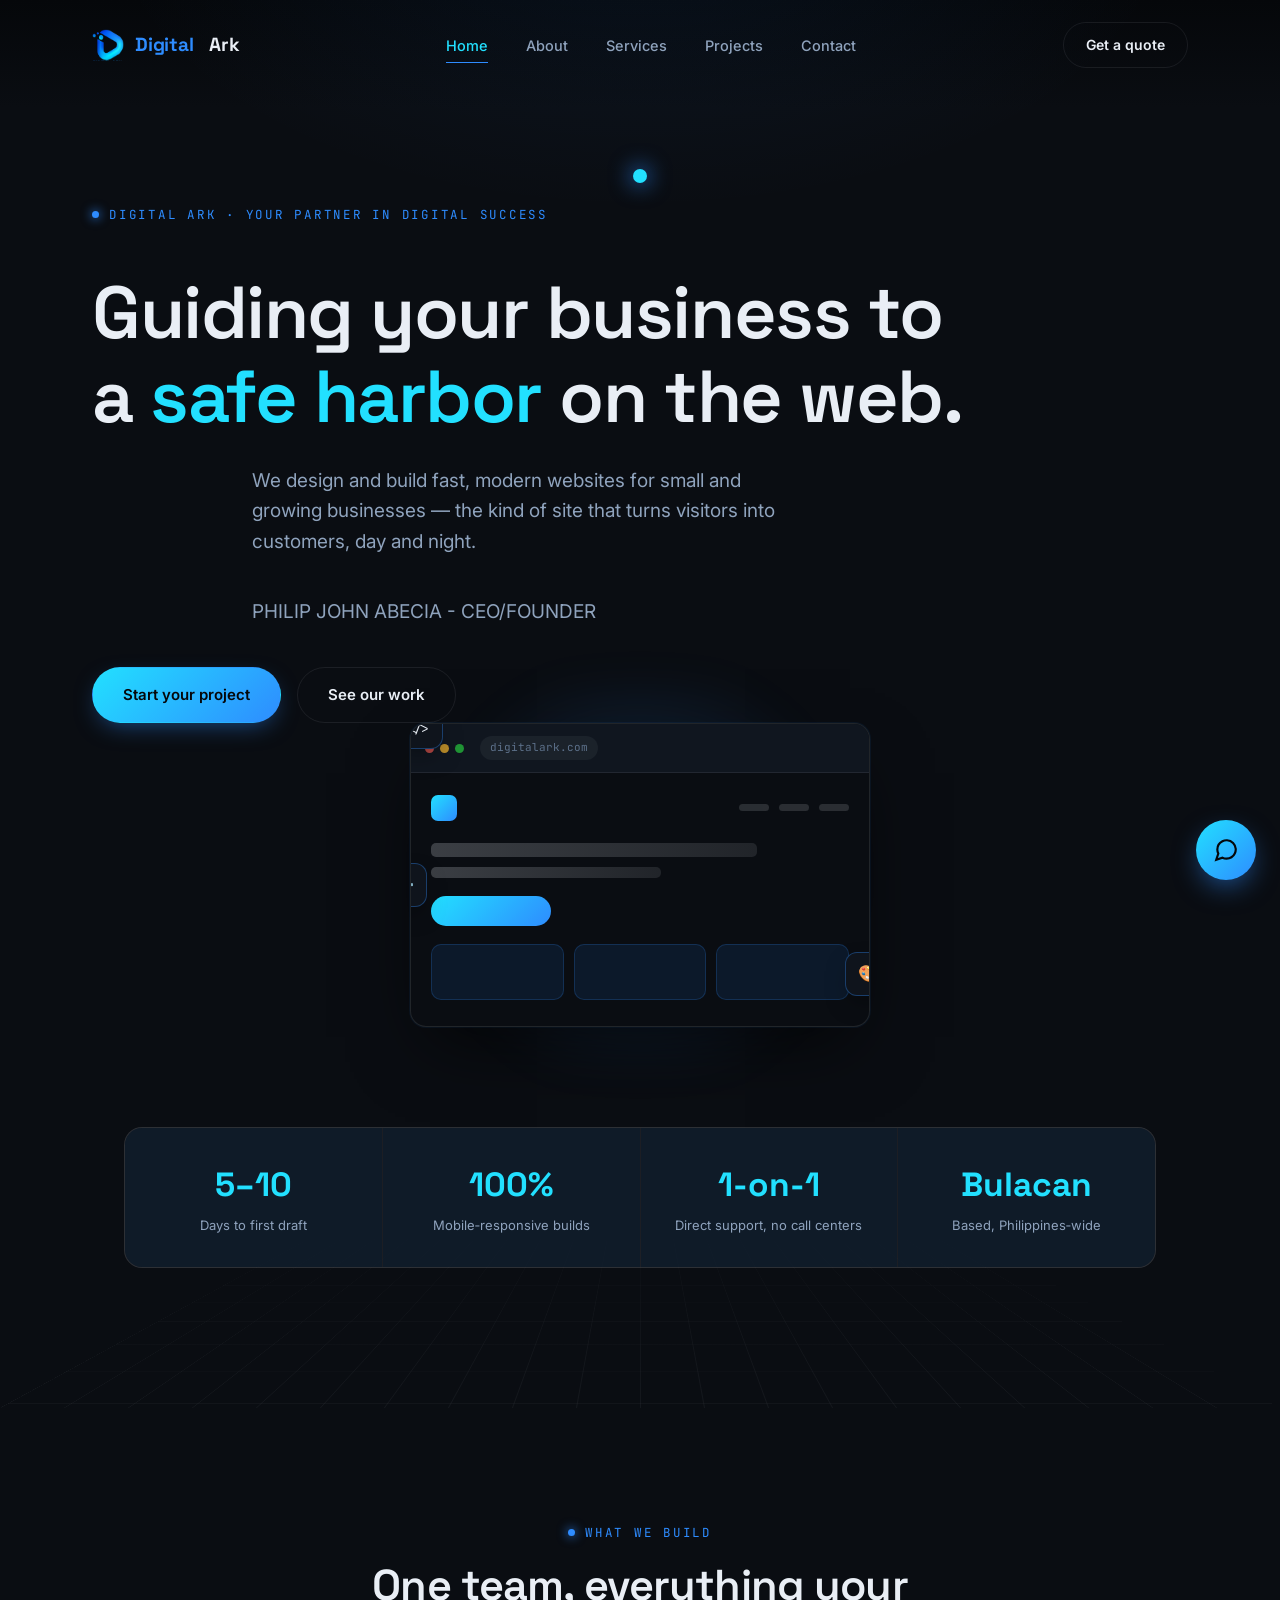
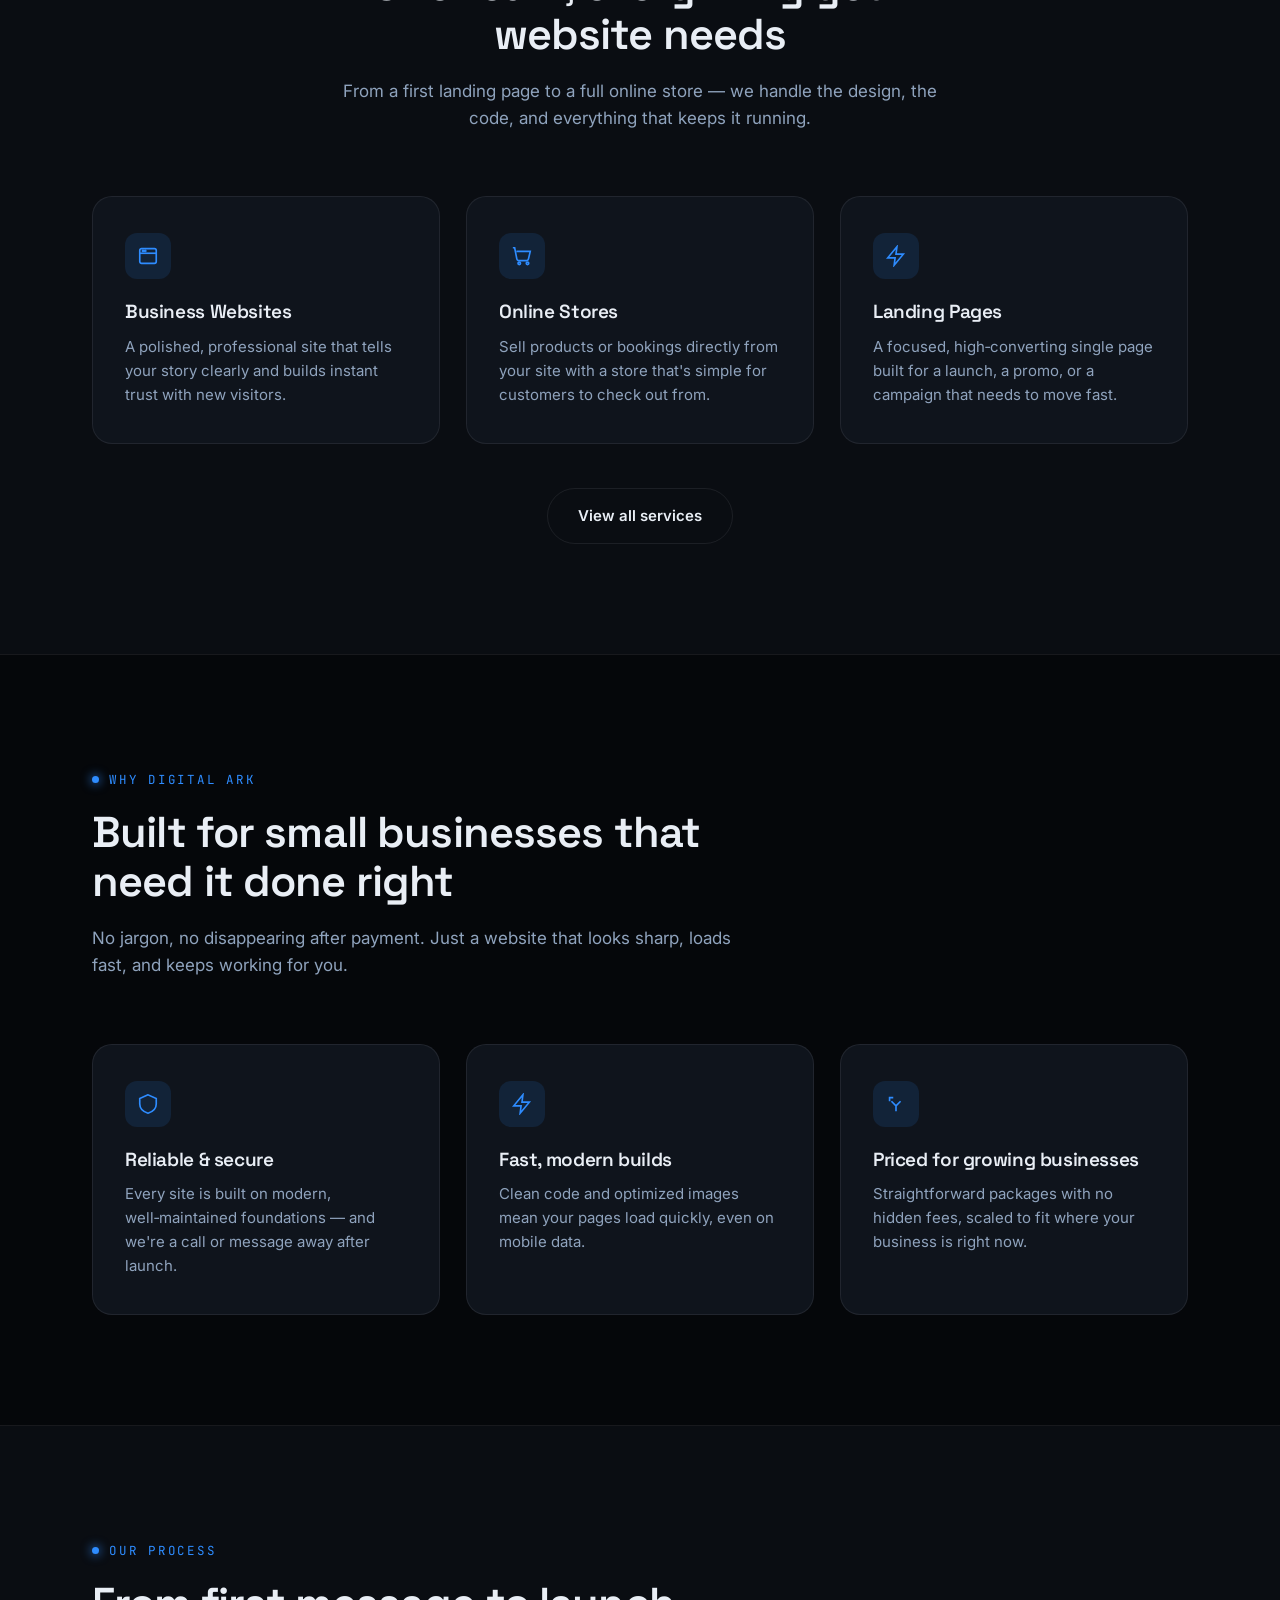
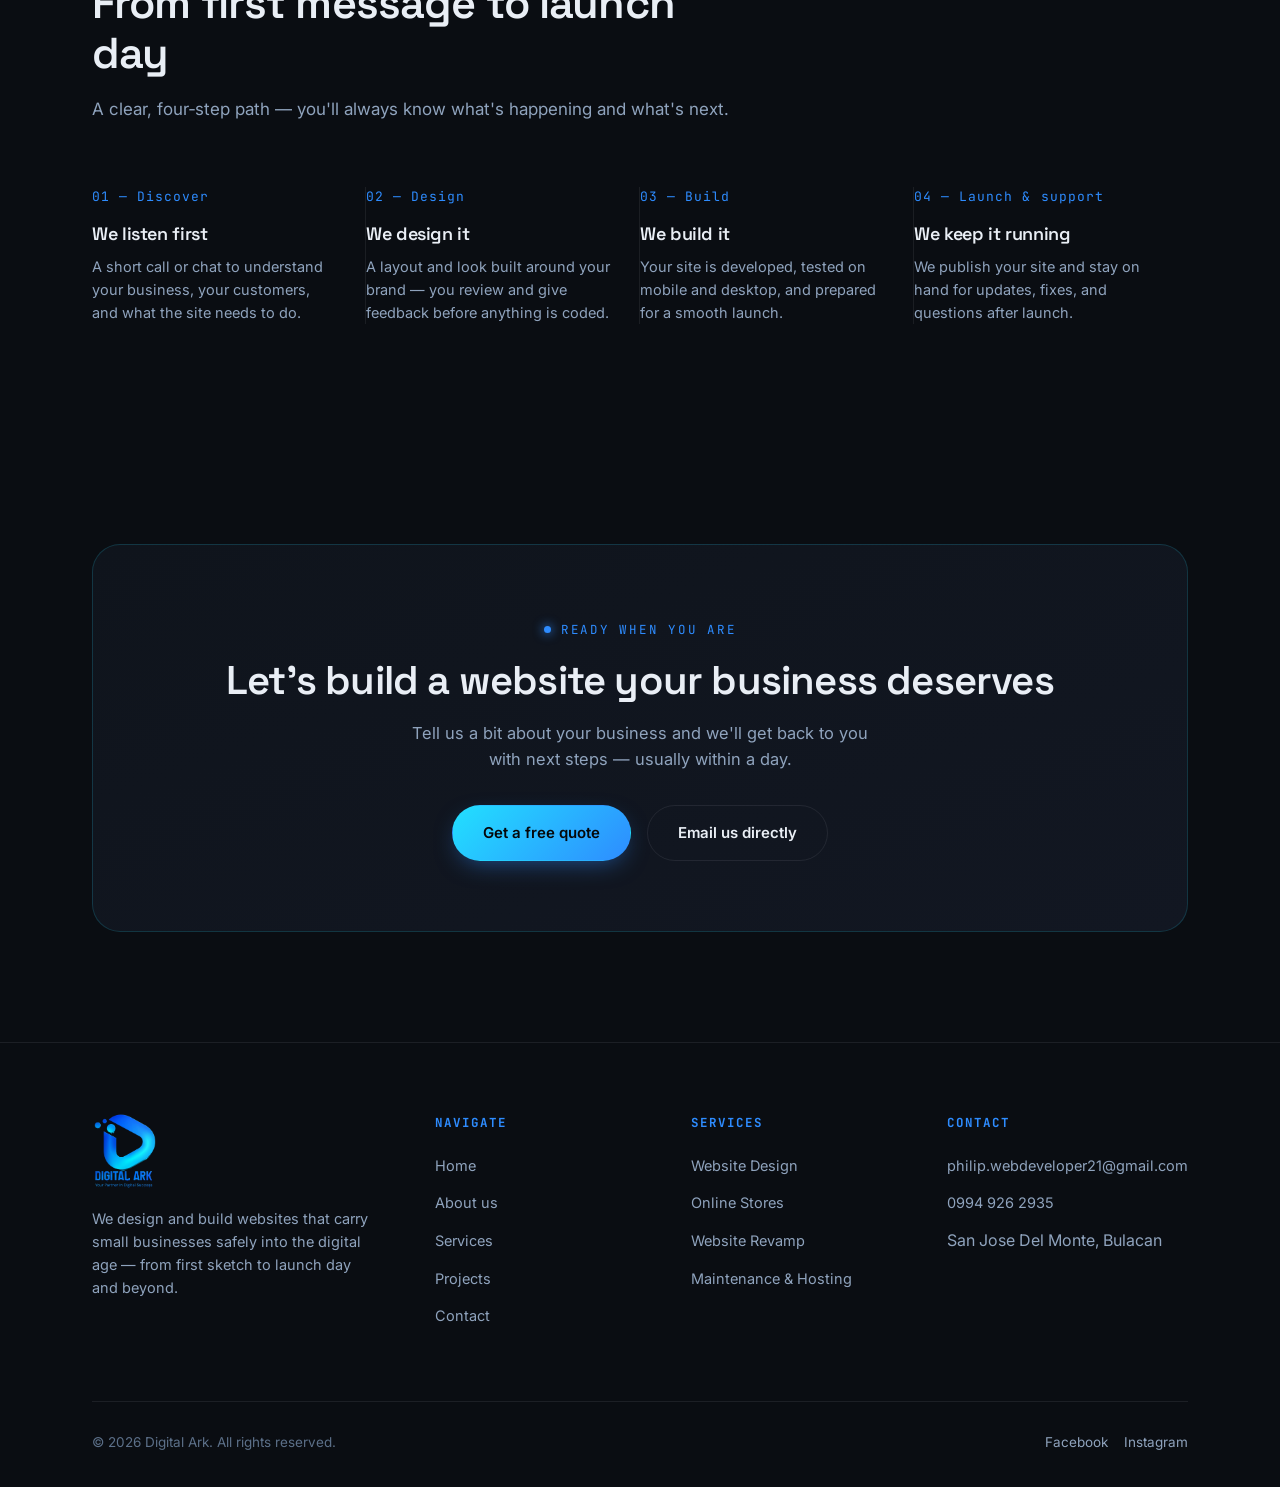
==== index.html @ a7126fb8 "Update index.html" ====
<!DOCTYPE html>
<html lang="en">
<head>
<meta charset="UTF-8">
<meta name="viewport" content="width=device-width, initial-scale=1.0">
<title>Digital Ark — Websites That Carry Your Business Forward</title>
<meta name="description" content="Digital Ark designs and builds modern, high-performing websites for small businesses in Bulacan and beyond. Get a website that works as hard as you do.">
<link rel="icon" type="image/png" href="assets/logo-icon.png">
<link rel="preconnect" href="https://fonts.googleapis.com">
<link rel="stylesheet" href="css/style.css">
</head>
<body>
  
  <button id="faq-chat-fab" class="ai-chat-fab" aria-label="Chat with Digital Ark">
  <svg viewBox="0 0 24 24" fill="none" stroke="currentColor" stroke-width="2"><path d="M21 11.5a8.38 8.38 0 0 1-.9 3.8 8.5 8.5 0 0 1-7.6 4.7 8.38 8.38 0 0 1-3.8-.9L3 21l1.9-5.7a8.38 8.38 0 0 1-.9-3.8 8.5 8.5 0 0 1 4.7-7.6 8.38 8.38 0 0 1 3.8-.9h.5a8.48 8.48 0 0 1 8 8v.5z"/></svg>
</button>

<div id="faq-chat-window" class="ai-chat-window" role="dialog" aria-label="Digital Ark chat">
  <div class="ai-chat-header">
    <img src="assets/logo-icon.png" alt="">
    <div>
      <strong>Digital Ark</strong>
      <span>Ask about our services</span>
    </div>
    <button id="faq-chat-close" aria-label="Close chat">
      <svg viewBox="0 0 24 24" fill="none" stroke="currentColor" stroke-width="2"><path d="M18 6 6 18M6 6l12 12"/></svg>
    </button>
  </div>

  <div id="faq-chat-messages" class="ai-chat-messages">
    <div class="ai-msg ai-msg-bot">
      Hi! 👋 I'm here to help with quick questions about Digital Ark. Pick a topic below, or type your question.
    </div>
    <div id="faq-chat-chips" class="faq-chip-row"></div>
  </div>

  <form id="faq-chat-form" class="ai-chat-input-row">
    <input id="faq-chat-input" type="text" placeholder="Type your question…" autocomplete="off" required>
    <button type="submit" aria-label="Send message">
      <svg viewBox="0 0 24 24" fill="none" stroke="currentColor" stroke-width="2"><path d="m22 2-7 20-4-9-9-4Z"/><path d="M22 2 11 13"/></svg>
    </button>
  </form>
</div>
  
<nav class="nav">
  <div class="container nav-inner">
    <a href="index.html" class="brand"><img src="assets/logo-icon.png" alt="Digital Ark logo"><span>Digital</span>&nbsp;Ark</a>
    <div class="nav-links">
      <a href="index.html">Home</a>
      <a href="about.html">About</a>
      <a href="services.html">Services</a>
      <a href="projects.html">Projects</a>
      <a href="contact.html">Contact</a>
    </div>
    <div class="nav-cta">
      <a href="contact.html" class="btn btn-ghost">Get a quote</a>
      <button class="nav-toggle" aria-label="Toggle menu"><span></span><span></span><span></span></button>
    </div>
  </div>
</nav>

<!-- HERO -->
<header class="hero">
  <div class="hero-beacon-wrap"><div class="beacon"></div></div>
  <div class="horizon"></div>
  <div class="container hero-flex">
    <div class="hero-content">
    <div class="eyebrow">Digital Ark · Your Partner in Digital Success</div>
    <h1>Guiding your business to a <em>safe harbor</em> on the web.</h1>
    <p class="lead">We design and build fast, modern websites for small and growing businesses — the kind of site that turns visitors into customers, day and night.</p>
    <p class="lead">
  <a href="https://www.facebook.com/philipjohnabecia"
     target="_blank"
     rel="noopener noreferrer"
    class="ceo-link"
     style="text-decoration: none; color: inherit;">
    PHILIP JOHN ABECIA - CEO/FOUNDER
  </a>
</p>
    <div class="hero-ctas">
      <a href="contact.html" class="btn btn-primary">Start your project</a>
      <a href="projects.html" class="btn btn-ghost">See our work</a>
    </div>
  </div>

    <div class="hero-device" aria-hidden="true">
  <div class="device-glow"></div>

  <div class="device-frame">
    <div class="device-bar">
      <span></span><span></span><span></span>
      <div class="device-url">digitalark.com</div>
    </div>

    <div class="device-screen">
      <div class="build-nav">
        <div class="build-logo"></div>
        <div class="build-nav-links"><span></span><span></span><span></span></div>
      </div>

      <div class="build-hero">
        <div class="build-line build-line-lg"></div>
        <div class="build-line build-line-md"></div>
        <div class="build-btn"></div>
      </div>

      <div class="build-grid">
        <div class="build-card"></div>
        <div class="build-card"></div>
        <div class="build-card"></div>
      </div>

  <div class="floating-chip chip-1">&lt;/&gt;</div>
  <div class="floating-chip chip-2">🎨</div>
  <div class="floating-chip chip-3">⚙️</div>
    </div>
     </div>
</div>


  <div class="container">
    <div class="hero-stats reveal">
      <div><strong>5–10</strong><span>Days to first draft</span></div>
      <div><strong>100%</strong><span>Mobile‑responsive builds</span></div>
      <div><strong>1‑on‑1</strong><span>Direct support, no call centers</span></div>
      <div><strong>Bulacan</strong><span>Based, Philippines‑wide</span></div>
    </div>
  </div>
</header>

<!-- SERVICES PREVIEW -->
<section id="services-preview">
  <div class="container">
    <div class="section-head center reveal">
      <div class="eyebrow" style="justify-content:center">What We Build</div>
      <h2>One team, everything your website needs</h2>
      <p>From a first landing page to a full online store — we handle the design, the code, and everything that keeps it running.</p>
    </div>

    <div class="grid grid-3">
      <div class="card reveal">
        <div class="icon">
          <svg width="22" height="22" viewBox="0 0 24 24" fill="none" stroke="currentColor" stroke-width="1.8"><rect x="3" y="4" width="18" height="16" rx="2"/><path d="M3 9h18"/><circle cx="6.5" cy="6.5" r=".6" fill="currentColor"/><circle cx="9" cy="6.5" r=".6" fill="currentColor"/></svg>
        </div>
        <h3>Business Websites</h3>
        <p>A polished, professional site that tells your story clearly and builds instant trust with new visitors.</p>
      </div>
      <div class="card reveal reveal-delay-1">
        <div class="icon">
          <svg width="22" height="22" viewBox="0 0 24 24" fill="none" stroke="currentColor" stroke-width="1.8"><circle cx="9" cy="20" r="1.4"/><circle cx="18" cy="20" r="1.4"/><path d="M2 3h2l2.4 12.4a2 2 0 0 0 2 1.6h8.6a2 2 0 0 0 2-1.6L21 7H6"/></svg>
        </div>
        <h3>Online Stores</h3>
        <p>Sell products or bookings directly from your site with a store that's simple for customers to check out from.</p>
      </div>
      <div class="card reveal reveal-delay-2">
        <div class="icon">
          <svg width="22" height="22" viewBox="0 0 24 24" fill="none" stroke="currentColor" stroke-width="1.8"><path d="M13 2 3 14h8l-1 8 10-12h-8z"/></svg>
        </div>
        <h3>Landing Pages</h3>
        <p>A focused, high‑converting single page built for a launch, a promo, or a campaign that needs to move fast.</p>
      </div>
    </div>

    <div style="text-align:center; margin-top:44px;" class="reveal">
      <a href="services.html" class="btn btn-ghost">View all services</a>
    </div>
  </div>
</section>

<!-- WHY CHOOSE US -->
<section style="background:var(--bg-deep); border-top:1px solid var(--line-soft); border-bottom:1px solid var(--line-soft);">
  <div class="container">
    <div class="section-head reveal">
      <div class="eyebrow">Why Digital Ark</div>
      <h2>Built for small businesses that need it done right</h2>
      <p>No jargon, no disappearing after payment. Just a website that looks sharp, loads fast, and keeps working for you.</p>
    </div>

    <div class="grid grid-3">
      <div class="card reveal">
        <div class="icon"><svg width="22" height="22" viewBox="0 0 24 24" fill="none" stroke="currentColor" stroke-width="1.8"><path d="M12 2 3 6v6c0 5 4 8.5 9 10 5-1.5 9-5 9-10V6z"/></svg></div>
        <h3>Reliable & secure</h3>
        <p>Every site is built on modern, well‑maintained foundations — and we're a call or message away after launch.</p>
      </div>
      <div class="card reveal reveal-delay-1">
        <div class="icon"><svg width="22" height="22" viewBox="0 0 24 24" fill="none" stroke="currentColor" stroke-width="1.8"><path d="M13 2 3 14h8l-1 8 10-12h-8z"/></svg></div>
        <h3>Fast, modern builds</h3>
        <p>Clean code and optimized images mean your pages load quickly, even on mobile data.</p>
      </div>
      <div class="card reveal reveal-delay-2">
        <div class="icon"><svg width="22" height="22" viewBox="0 0 24 24" fill="none" stroke="currentColor" stroke-width="1.8"><path d="M12 20v-6M12 14l-5-5M12 14l5-5M5 9V5h4"/></svg></div>
        <h3>Priced for growing businesses</h3>
        <p>Straightforward packages with no hidden fees, scaled to fit where your business is right now.</p>
      </div>
    </div>
  </div>
</section>

<!-- PROCESS -->
<section>
  <div class="container">
    <div class="section-head reveal">
      <div class="eyebrow">Our Process</div>
      <h2>From first message to launch day</h2>
      <p>A clear, four‑step path — you'll always know what's happening and what's next.</p>
    </div>

    <div class="steps">
      <div class="step reveal">
        <div class="num">01 — Discover</div>
        <h3>We listen first</h3>
        <p>A short call or chat to understand your business, your customers, and what the site needs to do.</p>
      </div>
      <div class="step reveal reveal-delay-1">
        <div class="num">02 — Design</div>
        <h3>We design it</h3>
        <p>A layout and look built around your brand — you review and give feedback before anything is coded.</p>
      </div>
      <div class="step reveal reveal-delay-2">
        <div class="num">03 — Build</div>
        <h3>We build it</h3>
        <p>Your site is developed, tested on mobile and desktop, and prepared for a smooth launch.</p>
      </div>
      <div class="step reveal reveal-delay-3">
        <div class="num">04 — Launch & support</div>
        <h3>We keep it running</h3>
        <p>We publish your site and stay on hand for updates, fixes, and questions after launch.</p>
      </div>
    </div>
  </div>
</section>

<!-- CTA -->
<section>
  <div class="container">
    <div class="cta-banner reveal">
      <div class="eyebrow" style="justify-content:center">Ready when you are</div>
      <h2>Let's build a website your business deserves</h2>
      <p>Tell us a bit about your business and we'll get back to you with next steps — usually within a day.</p>
      <div class="actions">
        <a href="contact.html" class="btn btn-primary">Get a free quote</a>
        <a href="mailto:digitalark77@gmail.com" class="btn btn-ghost">Email us directly</a>
      </div>
    </div>
  </div>
</section>

<footer>
  <div class="container">
    <div class="footer-top">
      <div class="footer-brand">
        <a href="index.html" class="brand"><img src="assets/logo-full.png" alt="Digital Ark — Your Partner in Digital Success"></a>
        <p>We design and build websites that carry small businesses safely into the digital age — from first sketch to launch day and beyond.</p>
      </div>
      <div class="footer-col">
        <h5>Navigate</h5>
        <ul>
          <li><a href="index.html">Home</a></li>
          <li><a href="about.html">About us</a></li>
          <li><a href="services.html">Services</a></li>
          <li><a href="projects.html">Projects</a></li>
          <li><a href="contact.html">Contact</a></li>
        </ul>
      </div>
      <div class="footer-col">
        <h5>Services</h5>
        <ul>
          <li><a href="services.html">Website Design</a></li>
          <li><a href="services.html">Online Stores</a></li>
          <li><a href="services.html">Website Revamp</a></li>
          <li><a href="services.html">Maintenance & Hosting</a></li>
        </ul>
      </div>
      <div class="footer-col">
        <h5>Contact</h5>
        <ul>
          <li><a href="mailto:philip.webdeveloper21@gmail.com">philip.webdeveloper21@gmail.com</a></li>
          <li><a href="tel:+639949262935">0994 926 2935</a></li>
          <li><span class="text-muted">San Jose Del Monte, Bulacan</span></li>
        </ul>
      </div>
    </div>
    <div class="footer-bottom">
      <p>© 2026 Digital Ark. All rights reserved.</p>
      <div class="socials">
<a href="https://www.facebook.com/profile.php?id=61579037024996" aria-label="Facebook" target="_blank" rel="noopener noreferrer">
    Facebook
</a>

<a href="https://www.instagram.com/phlp_john/" aria-label="Instagram" target="_blank" rel="noopener noreferrer">
    Instagram
</a>
      </div>
    </div>
  </div>
</footer>

<script src="js/main.js"></script>
<script src="js/faq-chatbot.js"></script>
</body>
</html>
---- css/style.css ----
/* ============================================================
   DIGITAL ARK — Design System
   Matched to the brand logo: a deep-blue-to-cyan "D" mark on
   near-black. The glow is the signal here — a bright electric
   current running through a dark interface.
   ============================================================ */

@import url('https://fonts.googleapis.com/css2?family=Space+Grotesk:wght@400;500;600;700&family=Inter:wght@400;500;600;700&family=JetBrains+Mono:wght@400;500&display=swap');

:root {
  --bg-deep: #05070a;
  --bg-navy: #0a0d12;
  --bg-navy-light: #121722;
  --bg-card: #0f141c;
  --bg-card-hover: #161e2b;
  --line: rgba(34, 224, 255, 0.16);
  --line-soft: rgba(233, 238, 245, 0.08);
  --gold: #2e8cff;
  --gold-bright: #22e0ff;
  --gold-dim: rgba(46, 140, 255, 0.5);
  --text: #e9eef5;
  --text-muted: #8fa3bd;
  --text-faint: #5c7089;
  --font-display: 'Space Grotesk', sans-serif;
  --font-body: 'Inter', sans-serif;
  --font-mono: 'JetBrains Mono', monospace;
  --ease: cubic-bezier(0.16, 1, 0.3, 1);
  --container: 1160px;
}

* { margin: 0; padding: 0; box-sizing: border-box; }

html { scroll-behavior: smooth; }

@media (prefers-reduced-motion: reduce) {
  html { scroll-behavior: auto; }
  *, *::before, *::after {
    animation-duration: 0.001ms !important;
    animation-iteration-count: 1 !important;
    transition-duration: 0.001ms !important;
    scroll-behavior: auto !important;
  }
}

body {
  background: var(--bg-navy);
  color: var(--text);
  font-family: var(--font-body);
  line-height: 1.6;
  overflow-x: hidden;
  background-image:
    radial-gradient(ellipse 900px 500px at 50% -10%, rgba(46,140,255,0.08), transparent 60%),
    linear-gradient(180deg, var(--bg-deep) 0%, var(--bg-navy) 12%);
  background-attachment: fixed;
}

a { color: inherit; text-decoration: none; }
ul { list-style: none; }
img { max-width: 100%; display: block; }
button { font-family: inherit; cursor: pointer; }

.container {
  max-width: var(--container);
  margin: 0 auto;
  padding: 0 32px;
}

h1, h2, h3, h4 {
  font-family: var(--font-display);
  font-weight: 600;
  letter-spacing: -0.02em;
  line-height: 1.15;
}

.eyebrow {
  display: inline-flex;
  align-items: center;
  gap: 10px;
  font-family: var(--font-mono);
  font-size: 12.5px;
  letter-spacing: 0.14em;
  text-transform: uppercase;
  color: var(--gold);
  margin-bottom: 18px;
}
.eyebrow::before {
  content: '';
  width: 7px; height: 7px;
  border-radius: 50%;
  background: var(--gold);
  box-shadow: 0 0 10px 2px var(--gold-dim);
}

.text-muted { color: var(--text-muted); }

/* ---------------- Buttons ---------------- */
.btn {
  display: inline-flex;
  align-items: center;
  justify-content: center;
  gap: 8px;
  padding: 15px 30px;
  border-radius: 999px;
  font-weight: 600;
  font-size: 15px;
  border: 1px solid transparent;
  transition: transform .35s var(--ease), box-shadow .35s var(--ease), background .35s var(--ease), border-color .35s var(--ease);
  white-space: nowrap;
}
.btn-primary {
  background: linear-gradient(135deg, var(--gold-bright), var(--gold));
  color: #05070a;
  box-shadow: 0 8px 24px -8px rgba(46,140,255,0.55);
}
.btn-primary:hover { transform: translateY(-2px); box-shadow: 0 14px 30px -8px rgba(46,140,255,0.7); }
.btn-ghost {
  background: transparent;
  color: var(--text);
  border-color: var(--line-soft);
}
.btn-ghost:hover { border-color: var(--gold-dim); background: rgba(46,140,255,0.06); transform: translateY(-2px); }
.btn-block { width: 100%; }

/* ---------------- Nav ---------------- */
.nav {
  position: fixed;
  top: 0; left: 0; right: 0;
  z-index: 1000;
  padding: 22px 0;
  transition: padding .4s var(--ease), background .4s var(--ease), border-color .4s var(--ease);
  border-bottom: 1px solid transparent;
}
.nav.scrolled {
  padding: 14px 0;
  background: rgba(6, 11, 20, 0.82);
  backdrop-filter: blur(14px);
  -webkit-backdrop-filter: blur(14px);
  border-bottom: 1px solid var(--line-soft);
}
.nav-inner { display: flex; align-items: center; justify-content: space-between; }
.brand { display: flex; align-items: center; gap: 11px; font-family: var(--font-display); font-weight: 700; font-size: 19px; letter-spacing: -0.01em; }
.brand img { width: 32px; height: 32px; }
.brand span { color: var(--gold); }

.nav-links { display: flex; align-items: center; gap: 38px; }
.nav-links a {
  font-size: 14.5px; font-weight: 500; color: var(--text-muted);
  position: relative; padding: 4px 0; transition: color .3s;
}
.nav-links a::after {
  content: ''; position: absolute; left: 0; bottom: -2px;
  width: 0; height: 1px; background: var(--gold);
  transition: width .35s var(--ease);
}
.nav-links a:hover { color: var(--text); }
.nav-links a:hover::after { width: 100%; }
.nav-links a.active { color: var(--gold-bright); }
.nav-links a.active::after { width: 100%; }
.nav-cta { display: flex; align-items: center; gap: 18px; }
.nav-cta .btn { padding: 11px 22px; font-size: 14px; }

.nav-toggle {
  display: none;
  flex-direction: column;
  gap: 5px;
  background: none; border: none;
  z-index: 1001;
}
.nav-toggle span { width: 24px; height: 2px; background: var(--text); border-radius: 2px; transition: transform .3s var(--ease), opacity .3s; }
.nav-toggle.open span:nth-child(1) { transform: translateY(7px) rotate(45deg); }
.nav-toggle.open span:nth-child(2) { opacity: 0; }
.nav-toggle.open span:nth-child(3) { transform: translateY(-7px) rotate(-45deg); }

/* ---------------- Beacon signature element ---------------- */
.beacon {
  position: relative;
  width: 14px; height: 14px;
  border-radius: 50%;
  background: var(--gold-bright);
  box-shadow: 0 0 20px 4px var(--gold-dim);
}
.beacon::before, .beacon::after {
  content: '';
  position: absolute;
  inset: 0;
  border-radius: 50%;
  border: 1px solid var(--gold);
  animation: sonar 3.2s var(--ease) infinite;
  opacity: 0;
}
.beacon::after { animation-delay: 1.6s; }
@keyframes sonar {
  0% { transform: scale(1); opacity: 0.65; }
  100% { transform: scale(9); opacity: 0; }
}

.hero-beacon-wrap {
  position: absolute;
  top: 12%;
  left: 50%;
  transform: translateX(-50%);
}

/* Horizon grid backdrop for hero sections */
.horizon {
  position: absolute;
  left: 0; right: 0; bottom: 0;
  height: 46%;
  background-image:
    linear-gradient(var(--line-soft) 1px, transparent 1px),
    linear-gradient(90deg, var(--line-soft) 1px, transparent 1px);
  background-size: 64px 64px;
  mask-image: linear-gradient(to top, black, transparent 90%);
  -webkit-mask-image: linear-gradient(to top, black, transparent 90%);
  transform: perspective(500px) rotateX(55deg);
  transform-origin: bottom;
  opacity: 0.55;
  pointer-events: none;
}

/* ---------------- Page hero (inner pages) ---------------- */
.page-hero {
  position: relative;
  padding: 168px 0 90px;
  overflow: hidden;
  border-bottom: 1px solid var(--line-soft);
}
.page-hero h1 { font-size: clamp(2.4rem, 5vw, 3.6rem); max-width: 780px; }
.page-hero p { margin-top: 20px; font-size: 18px; color: var(--text-muted); max-width: 560px; }

/* ---------------- Hero (home) ---------------- */
.hero {
  position: relative;
  padding: 200px 0 140px;
  overflow: hidden;
}
.hero-content { position: relative; z-index: 2; text-align: center; max-width: 880px; margin: 0 auto; }
.hero h1 {
  font-size: clamp(2.6rem, 6.4vw, 4.6rem);
  margin-top: 28px;
}
.hero h1 em { font-style: normal; color: var(--gold-bright); }
.hero p.lead {
  margin: 26px auto 40px;
  font-size: 19px;
  color: var(--text-muted);
  max-width: 560px;
}
.hero-ctas { display: flex; gap: 16px; justify-content: center; flex-wrap: wrap; }

.hero-stats {
  position: relative; z-index: 2;
  display: grid;
  grid-template-columns: repeat(4, 1fr);
  gap: 1px;
  margin-top: 100px;
  background: var(--line-soft);
  border: 1px solid var(--line-soft);
  border-radius: 18px;
  overflow: hidden;
}
.hero-stats div {
  background: rgba(11,26,44,0.7);
  padding: 30px 20px;
  text-align: center;
}
.hero-stats strong {
  display: block;
  font-family: var(--font-display);
  font-size: clamp(1.5rem, 3vw, 2.1rem);
  color: var(--gold-bright);
}
.hero-stats span { font-size: 13px; color: var(--text-muted); }

/* ---------------- Sections ---------------- */
section { position: relative; padding: 110px 0; }
.section-head { max-width: 640px; margin-bottom: 64px; }
.section-head.center { margin-left: auto; margin-right: auto; text-align: center; }
.section-head h2 { font-size: clamp(1.9rem, 3.6vw, 2.7rem); }
.section-head p { margin-top: 18px; font-size: 17px; color: var(--text-muted); }

.divider {
  display: flex; align-items: center; gap: 16px;
  color: var(--text-faint);
}
.divider::before, .divider::after { content: ''; flex: 1; height: 1px; background: var(--line-soft); }

/* ---------------- Cards ---------------- */
.grid { display: grid; gap: 26px; }
.grid-3 { grid-template-columns: repeat(3, 1fr); }
.grid-2 { grid-template-columns: repeat(2, 1fr); }

.card {
  background: var(--bg-card);
  border: 1px solid var(--line-soft);
  border-radius: 20px;
  padding: 36px 32px;
  transition: transform .4s var(--ease), border-color .4s var(--ease), background .4s var(--ease);
}
.card:hover {
  transform: translateY(-6px);
  border-color: var(--gold-dim);
  background: var(--bg-card-hover);
}
.card .icon {
  width: 46px; height: 46px;
  border-radius: 12px;
  background: rgba(46,140,255,0.12);
  display: flex; align-items: center; justify-content: center;
  margin-bottom: 22px;
  color: var(--gold);
}
.card h3 { font-size: 19px; margin-bottom: 12px; }
.card p { color: var(--text-muted); font-size: 15px; }
.card ul { margin-top: 16px; display: flex; flex-direction: column; gap: 9px; }
.card ul li {
  font-size: 14px; color: var(--text-muted);
  display: flex; align-items: center; gap: 10px;
}
.card ul li::before { content: ''; width: 5px; height: 5px; border-radius: 50%; background: var(--gold); flex-shrink: 0; }
.card .price { margin-top: 20px; font-family: var(--font-display); font-size: 30px; color: var(--gold-bright); }
.card .price span { font-family: var(--font-body); font-size: 14px; color: var(--text-muted); font-weight: 400; }

.card.featured { border-color: var(--gold-dim); position: relative; background: linear-gradient(180deg, rgba(46,140,255,0.08), var(--bg-card) 40%); }
.card.featured::before {
  content: 'Most chosen';
  position: absolute; top: -13px; left: 32px;
  font-family: var(--font-mono); font-size: 11px; letter-spacing: 0.1em; text-transform: uppercase;
  background: var(--gold); color: #05070a; padding: 5px 12px; border-radius: 999px; font-weight: 600;
}

/* ---------------- Process / numbered steps ---------------- */
.steps { display: grid; grid-template-columns: repeat(4, 1fr); gap: 0; }
.step {
  position: relative;
  padding: 0 26px 0 0;
  border-right: 1px solid var(--line-soft);
}
.step:last-child { border-right: none; }
.step .num {
  font-family: var(--font-mono);
  font-size: 13px;
  color: var(--gold);
  letter-spacing: 0.08em;
}
.step h3 { margin: 16px 0 10px; font-size: 18px; }
.step p { font-size: 14.5px; color: var(--text-muted); }

/* ---------------- Values grid (about) ---------------- */
.value-row {
  display: flex;
  gap: 28px;
  padding: 30px 0;
  border-bottom: 1px solid var(--line-soft);
  align-items: flex-start;
}
.value-row:first-child { border-top: 1px solid var(--line-soft); }
.value-row .tag {
  font-family: var(--font-mono);
  font-size: 12.5px;
  color: var(--gold);
  width: 140px;
  flex-shrink: 0;
  padding-top: 4px;
  text-transform: uppercase;
  letter-spacing: 0.08em;
}
.value-row h4 { font-size: 19px; margin-bottom: 8px; }
.value-row p { color: var(--text-muted); font-size: 15px; max-width: 620px; }

/* ---------------- Projects ---------------- */
.filters { display: flex; gap: 10px; flex-wrap: wrap; margin-bottom: 46px; }
.filter-btn {
  padding: 9px 20px;
  border-radius: 999px;
  border: 1px solid var(--line-soft);
  background: transparent;
  color: var(--text-muted);
  font-size: 13.5px;
  font-weight: 500;
  transition: all .3s var(--ease);
}
.filter-btn:hover { border-color: var(--gold-dim); color: var(--text); }
.filter-btn.active { background: var(--gold); color: #05070a; border-color: var(--gold); font-weight: 600; }

.project-card { overflow: hidden; padding: 0; }
.project-thumb {
  height: 210px;
  position: relative;
  display: flex; align-items: center; justify-content: center;
  overflow: hidden;
}
.project-thumb::after {
  content: '';
  position: absolute; inset: 0;
  background-image: linear-gradient(rgba(233,238,245,0.06) 1px, transparent 1px), linear-gradient(90deg, rgba(233,238,245,0.06) 1px, transparent 1px);
  background-size: 26px 26px;
}
.project-thumb span {
  position: relative; z-index: 1;
  font-family: var(--font-display);
  font-size: 15px;
  color: rgba(233,238,245,0.75);
  letter-spacing: 0.02em;
}
.project-body { padding: 28px 30px 32px; }
.project-body .tag-row { display: flex; gap: 8px; margin-bottom: 14px; flex-wrap: wrap; }
.project-body .pill {
  font-family: var(--font-mono); font-size: 11px; letter-spacing: 0.05em; text-transform: uppercase;
  color: var(--gold); border: 1px solid var(--line); padding: 4px 10px; border-radius: 999px;
}
.project-body h3 { font-size: 20px; margin-bottom: 10px; }
.project-body p { color: var(--text-muted); font-size: 14.5px; }
.note-banner {
  margin-top: 50px;
  border: 1px dashed var(--line);
  border-radius: 16px;
  padding: 26px 30px;
  color: var(--text-muted);
  font-size: 14.5px;
  text-align: center;
}

/* ---------------- Contact ---------------- */
.contact-grid { display: grid; grid-template-columns: 1fr 1.3fr; gap: 60px; align-items: start; }
.contact-info-card {
  display: flex; gap: 18px; align-items: flex-start;
  padding: 24px 0;
  border-bottom: 1px solid var(--line-soft);
}
.contact-info-card:first-child { padding-top: 0; }
.contact-info-card .icon {
  width: 44px; height: 44px; flex-shrink: 0;
  border-radius: 12px; background: rgba(46,140,255,0.12);
  display: flex; align-items: center; justify-content: center; color: var(--gold);
}
.contact-info-card h4 { font-size: 15px; margin-bottom: 6px; color: var(--text-muted); font-weight: 500; text-transform: uppercase; letter-spacing: 0.05em; font-size: 12.5px; font-family: var(--font-mono); }
.contact-info-card p { font-size: 16.5px; }
.contact-info-card a:hover { color: var(--gold-bright); }

.map-wrap {
  margin-top: 30px;
  border-radius: 18px;
  overflow: hidden;
  border: 1px solid var(--line-soft);
  filter: grayscale(0.4) invert(0.92) contrast(0.9);
  height: 260px;
}
.map-wrap iframe { width: 100%; height: 100%; border: 0; }

.form-card { background: var(--bg-card); border: 1px solid var(--line-soft); border-radius: 22px; padding: 44px; }
.field { margin-bottom: 22px; }
.field label { display: block; font-size: 13px; font-family: var(--font-mono); letter-spacing: 0.05em; color: var(--text-muted); margin-bottom: 9px; text-transform: uppercase; }
.field input, .field select, .field textarea {
  width: 100%;
  background: var(--bg-navy);
  border: 1px solid var(--line-soft);
  border-radius: 12px;
  padding: 13px 16px;
  color: var(--text);
  font-family: var(--font-body);
  font-size: 15px;
  transition: border-color .3s;
}
.field input:focus, .field select:focus, .field textarea:focus {
  outline: none; border-color: var(--gold);
}
.field textarea { resize: vertical; min-height: 120px; }
.form-status { margin-top: 16px; font-size: 14px; color: var(--gold-bright); min-height: 20px; }

/* ---------------- CTA banner ---------------- */
.cta-banner {
  position: relative;
  border-radius: 28px;
  padding: 70px 50px;
  text-align: center;
  overflow: hidden;
  background: linear-gradient(160deg, var(--bg-card), var(--bg-navy-light));
  border: 1px solid var(--line);
}
.cta-banner h2 { font-size: clamp(1.8rem, 3.6vw, 2.5rem); margin-bottom: 16px; }
.cta-banner p { color: var(--text-muted); max-width: 480px; margin: 0 auto 32px; font-size: 16.5px; }
.cta-banner .actions { display: flex; gap: 16px; justify-content: center; flex-wrap: wrap; }

/* ---------------- Footer ---------------- */
footer { border-top: 1px solid var(--line-soft); padding: 70px 0 34px; }
.footer-top { display: grid; grid-template-columns: 1.4fr 1fr 1fr 1fr; gap: 40px; margin-bottom: 60px; }
.footer-brand .brand { margin-bottom: 18px; align-items: flex-start; }
.footer-brand .brand img { width: auto; height: 76px; }
.footer-brand p { color: var(--text-muted); font-size: 14.5px; max-width: 280px; }
.footer-col h5 { font-family: var(--font-mono); font-size: 12.5px; text-transform: uppercase; letter-spacing: 0.08em; color: var(--gold); margin-bottom: 20px; }
.footer-col ul li { margin-bottom: 12px; }
.footer-col ul li a { font-size: 14.5px; color: var(--text-muted); transition: color .3s; }
.footer-col ul li a:hover { color: var(--text); }
.footer-bottom {
  display: flex; justify-content: space-between; align-items: center;
  padding-top: 30px; border-top: 1px solid var(--line-soft);
  font-size: 13.5px; color: var(--text-faint); flex-wrap: wrap; gap: 12px;
}
.footer-bottom .socials { display: flex; gap: 16px; }
.footer-bottom .socials a { color: var(--text-muted); transition: color .3s; }
.footer-bottom .socials a:hover { color: var(--gold); }

/* ---------------- Reveal on scroll ---------------- */
.reveal { opacity: 0; transform: translateY(28px); transition: opacity .8s var(--ease), transform .8s var(--ease); }
.reveal.in { opacity: 1; transform: translateY(0); }
.reveal-delay-1 { transition-delay: .1s; }
.reveal-delay-2 { transition-delay: .2s; }
.reveal-delay-3 { transition-delay: .3s; }

/* ---------------- Responsive ---------------- */
@media (max-width: 980px) {
  .grid-3 { grid-template-columns: repeat(2, 1fr); }
  .footer-top { grid-template-columns: 1fr 1fr; }
  .steps { grid-template-columns: repeat(2, 1fr); row-gap: 40px; }
  .step { border-right: none; border-bottom: 1px solid var(--line-soft); padding-bottom: 30px; }
  .contact-grid { grid-template-columns: 1fr; }
  .hero-stats { grid-template-columns: repeat(2, 1fr); }
}

@media (max-width: 760px) {
  .nav-links, .nav-cta .btn-ghost { display: none; }
  .nav-toggle { display: flex; }
  .nav.mobile-open .nav-links {
    display: flex; position: fixed; inset: 0; top: 68px;
    flex-direction: column; background: var(--bg-deep);
    padding: 40px 32px; gap: 8px; height: calc(100vh - 68px);
  }
  .nav.mobile-open .nav-links a { font-size: 20px; padding: 14px 0; border-bottom: 1px solid var(--line-soft); width: 100%; }
  .grid-3, .grid-2 { grid-template-columns: 1fr; }
  .hero { padding: 150px 0 100px; }
  .page-hero { padding: 140px 0 70px; }
  .value-row { flex-direction: column; gap: 10px; }
  .value-row .tag { width: auto; }
  .footer-top { grid-template-columns: 1fr; gap: 34px; }
  section { padding: 80px 0; }
  .form-card { padding: 30px 24px; }
}
.ceo-link {
  display: inline-block;
  position: relative;
  text-decoration: none;
  color: white;
  transition: all 0.35s ease;
}

.ceo-link::after {
  content: "";
  position: absolute;
  left: 0;
  bottom: -3px;
  width: 0;
  height: 2px;
  background: #00c8ff;
  transition: width 0.35s ease;
}

.ceo-link:hover {
  color: #00BFFF;
  transform: scale(1.08);
  text-shadow: 0 0 15px rgba(0, 200, 255, 0.7);
}

.ceo-link:hover::after {
  width: 100%;
}

.ai-chat-fab {
  position: fixed;
  right: 24px;
  bottom: 20px; /* stacked above the Messenger button at bottom:24px */
  z-index: 999;
  width: 60px;
  height: 60px;
  border-radius: 50%;
  border: none;
  display: flex;
  align-items: center;
  justify-content: center;
  background: linear-gradient(135deg, var(--gold-bright), var(--gold));
  box-shadow: 0 10px 28px -6px rgba(46,140,255,0.6);
  color: #05070a;
  cursor: pointer;
  transition: transform .35s cubic-bezier(0.16,1,0.3,1), box-shadow .35s cubic-bezier(0.16,1,0.3,1);
}
.ai-chat-fab:hover { transform: translateY(-3px) scale(1.05); box-shadow: 0 16px 34px -6px rgba(46,140,255,0.75); }
.ai-chat-fab svg { width: 26px; height: 26px; }

/* If you are NOT using the Messenger button, change bottom: 96px above to bottom: 24px */

.ai-chat-window {
  position: fixed;
  right: 24px;
  bottom: 20px;
  z-index: 1000;
  width: 360px;
  max-width: calc(100vw - 32px);
  height: 480px;
  max-height: calc(100vh - 200px);
  background: #0a0d12;
  border: 1px solid rgba(233, 238, 245, 0.08);
  border-radius: 20px;
  box-shadow: 0 30px 60px -12px rgba(0,0,0,0.6);
  display: flex;
  flex-direction: column;
  overflow: hidden;
  opacity: 0;
  transform: translateY(16px) scale(0.98);
  pointer-events: none;
  transition: opacity .3s cubic-bezier(0.16,1,0.3,1), transform .3s cubic-bezier(0.16,1,0.3,1);
}
.ai-chat-window.open {
  opacity: 1;
  transform: translateY(0) scale(1);
  pointer-events: auto;
}

.ai-chat-header {
  display: flex;
  align-items: center;
  gap: 12px;
  padding: 16px 18px;
  border-bottom: 1px solid rgba(233, 238, 245, 0.08);
  background: linear-gradient(135deg, rgba(46,140,255,0.14), transparent);
}
.ai-chat-header img { width: 34px; height: 34px; flex-shrink: 0; }
.ai-chat-header div { flex: 1; display: flex; flex-direction: column; line-height: 1.3; }
.ai-chat-header strong { font-family: 'Space Grotesk', sans-serif; font-size: 14.5px; color: #e9eef5; }
.ai-chat-header span { font-size: 12px; color: #8fa3bd; }
.ai-chat-header button {
  background: none; border: none; color: #8fa3bd; cursor: pointer;
  padding: 4px; display: flex; transition: color .2s;
}
.ai-chat-header button:hover { color: #e9eef5; }
.ai-chat-header button svg { width: 18px; height: 18px; }

.ai-chat-messages {
  flex: 1;
  overflow-y: auto;
  padding: 18px;
  display: flex;
  flex-direction: column;
  gap: 12px;
}
.ai-chat-messages::-webkit-scrollbar { width: 6px; }
.ai-chat-messages::-webkit-scrollbar-thumb { background: rgba(233,238,245,0.15); border-radius: 999px; }

.ai-msg {
  max-width: 84%;
  padding: 10px 14px;
  border-radius: 14px;
  font-size: 14px;
  line-height: 1.5;
  white-space: pre-wrap;
}
.ai-msg-bot {
  align-self: flex-start;
  background: #10233a;
  color: #e9eef5;
  border-bottom-left-radius: 4px;
}
.ai-msg-user {
  align-self: flex-end;
  background: linear-gradient(135deg, #22e0ff, #2e8cff);
  color: #05070a;
  font-weight: 500;
  border-bottom-right-radius: 4px;
}
.ai-msg-typing {
  align-self: flex-start;
  display: flex;
  gap: 4px;
  padding: 12px 14px;
  background: #10233a;
  border-radius: 14px;
  border-bottom-left-radius: 4px;
}
.ai-msg-typing span {
  width: 6px; height: 6px; border-radius: 50%;
  background: #8fa3bd;
  animation: ai-typing 1.2s infinite ease-in-out;
}
.ai-msg-typing span:nth-child(2) { animation-delay: .2s; }
.ai-msg-typing span:nth-child(3) { animation-delay: .4s; }
@keyframes ai-typing {
  0%, 60%, 100% { transform: translateY(0); opacity: .5; }
  30% { transform: translateY(-4px); opacity: 1; }
}

.ai-chat-input-row {
  display: flex;
  align-items: center;
  gap: 10px;
  padding: 14px;
  border-top: 1px solid rgba(233, 238, 245, 0.08);
}
.ai-chat-input-row input {
  flex: 1;
  background: #10233a;
  border: 1px solid rgba(233, 238, 245, 0.08);
  border-radius: 999px;
  padding: 11px 16px;
  color: #e9eef5;
  font-size: 14px;
  font-family: 'Inter', sans-serif;
}
.ai-chat-input-row input:focus { outline: none; border-color: #2e8cff; }
.ai-chat-input-row button {
  width: 40px; height: 40px;
  border-radius: 50%;
  border: none;
  background: linear-gradient(135deg, #22e0ff, #2e8cff);
  color: #05070a;
  display: flex; align-items: center; justify-content: center;
  cursor: pointer;
  flex-shrink: 0;
  transition: transform .2s;
}
.ai-chat-input-row button:hover { transform: scale(1.06); }
.ai-chat-input-row button svg { width: 17px; height: 17px; }
.ai-chat-input-row button:disabled { opacity: .5; cursor: not-allowed; transform: none; }

@media (max-width: 600px) {
  .ai-chat-fab { right: 16px; bottom: 96px; width: 54px; height: 54px; }
  .ai-chat-window { right: 16px; bottom: 20px; width: calc(100vw - 32px); }
}

/* ---------------- Quick-reply chips (FAQ bot) ---------------- */
.faq-chip-row {
  display: flex;
  flex-wrap: wrap;
  gap: 8px;
  margin-top: 4px;
}
.faq-chip {
  background: #10233a;
  border: 1px solid rgba(46,140,255,0.35);
  color: #e9eef5;
  font-size: 13px;
  font-weight: 500;
  padding: 8px 14px;
  border-radius: 999px;
  cursor: pointer;
  transition: background .25s, border-color .25s, transform .2s;
  font-family: 'Inter', sans-serif;
}
.faq-chip:hover {
  background: rgba(46,140,255,0.16);
  border-color: var(--gold);
  transform: translateY(-1px);
}
chatbot-widget.css

/* Turns the hero into a two-column layout: text left, animation
   right, on wider screens. Stacks on mobile. */
.hero-flex {
  display: flex;
  align-items: center;
  gap: 60px;
}
.hero .hero-content {
  flex: 1 1 480px;
  text-align: left;
  margin: 0;
}
.hero .hero-content .hero-ctas { justify-content: flex-start; }

.hero-device {
  position: relative;
  flex: 1 1 420px;
  max-width: 460px;
  margin: 0 auto;
  display: flex;
  align-items: center;
  justify-content: center;
}

.device-glow {
  position: absolute;
  inset: -40px;
  background: radial-gradient(circle, rgba(46,140,255,0.28), transparent 65%);
  filter: blur(20px);
  animation: glowPulse 4s ease-in-out infinite;
  z-index: 0;
}
@keyframes glowPulse {
  0%, 100% { opacity: 0.6; transform: scale(1); }
  50% { opacity: 1; transform: scale(1.08); }
}

.device-frame {
  position: relative;
  z-index: 1;
  width: 100%;
  background: #0a0d12;
  border: 1px solid rgba(233,238,245,0.1);
  border-radius: 16px;
  overflow: hidden;
  box-shadow: 0 30px 70px -20px rgba(0,0,0,0.7), 0 0 0 1px rgba(46,140,255,0.08);
}

.device-bar {
  display: flex;
  align-items: center;
  gap: 6px;
  padding: 12px 14px;
  background: #10161f;
  border-bottom: 1px solid rgba(233,238,245,0.08);
}
.device-bar span {
  width: 9px; height: 9px; border-radius: 50%;
  background: rgba(233,238,245,0.18);
}
.device-bar span:nth-child(1) { background: #ff5f56; opacity: .7; }
.device-bar span:nth-child(2) { background: #ffbd2e; opacity: .7; }
.device-bar span:nth-child(3) { background: #27c93f; opacity: .7; }
.device-url {
  margin-left: 10px;
  font-family: 'JetBrains Mono', monospace;
  font-size: 11px;
  color: #5c7089;
  background: rgba(233,238,245,0.05);
  padding: 3px 10px;
  border-radius: 999px;
}

.device-screen {
  padding: 22px 20px 26px;
  min-height: 240px;
  display: flex;
  flex-direction: column;
  gap: 18px;
}

/* nav row */
.build-nav {
  display: flex;
  align-items: center;
  justify-content: space-between;
}
.build-logo {
  width: 26px; height: 26px;
  border-radius: 7px;
  background: linear-gradient(135deg, #22e0ff, #2e8cff);
  transform-origin: left center;
  animation: buildA 7s ease-in-out infinite;
}
.build-nav-links { display: flex; gap: 10px; }
.build-nav-links span {
  width: 30px; height: 7px; border-radius: 4px;
  background: rgba(233,238,245,0.14);
  display: block;
  transform-origin: left center;
  animation: buildB 7s ease-in-out infinite;
}
.build-nav-links span:nth-child(2) { animation-delay: .08s; }
.build-nav-links span:nth-child(3) { animation-delay: .16s; }

/* headline block */
.build-hero { display: flex; flex-direction: column; gap: 10px; margin-top: 4px; }
.build-line {
  height: 14px;
  border-radius: 5px;
  background: linear-gradient(90deg, rgba(233,238,245,0.22), rgba(233,238,245,0.1));
  transform-origin: left center;
}
.build-line-lg { width: 78%; animation: buildC 7s ease-in-out infinite; }
.build-line-md { width: 55%; height: 11px; animation: buildD 7s ease-in-out infinite; }
.build-btn {
  margin-top: 8px;
  width: 120px; height: 30px;
  border-radius: 999px;
  background: linear-gradient(135deg, #22e0ff, #2e8cff);
  transform-origin: left center;
  animation: buildE 7s ease-in-out infinite;
}

/* card grid */
.build-grid { display: flex; gap: 10px; margin-top: auto; }
.build-card {
  flex: 1;
  height: 56px;
  border-radius: 10px;
  background: rgba(46,140,255,0.1);
  border: 1px solid rgba(46,140,255,0.2);
  transform-origin: bottom center;
}
.build-card:nth-child(1) { animation: buildF 7s ease-in-out infinite; }
.build-card:nth-child(2) { animation: buildG 7s ease-in-out infinite; }
.build-card:nth-child(3) { animation: buildH 7s ease-in-out infinite; }

/* Staggered build-in, hold, then all wipe out together near the
   end of the 7s cycle before restarting — creates a build > pause
   > reset > rebuild loop, entirely in CSS. */
@keyframes buildA {
  0%, 2%   { transform: scaleX(0); opacity: 0; }
  8%       { transform: scaleX(1); opacity: 1; }
  82%      { transform: scaleX(1); opacity: 1; }
  92%, 100%{ transform: scaleX(0); opacity: 0; }
}
@keyframes buildB {
  0%, 10%  { transform: scaleX(0); opacity: 0; }
  16%      { transform: scaleX(1); opacity: 1; }
  82%      { transform: scaleX(1); opacity: 1; }
  92%, 100%{ transform: scaleX(0); opacity: 0; }
}
@keyframes buildC {
  0%, 18%  { transform: scaleX(0); opacity: 0; }
  26%      { transform: scaleX(1); opacity: 1; }
  82%      { transform: scaleX(1); opacity: 1; }
  92%, 100%{ transform: scaleX(0); opacity: 0; }
}
@keyframes buildD {
  0%, 27%  { transform: scaleX(0); opacity: 0; }
  35%      { transform: scaleX(1); opacity: 1; }
  82%      { transform: scaleX(1); opacity: 1; }
  92%, 100%{ transform: scaleX(0); opacity: 0; }
}
@keyframes buildE {
  0%, 37%  { transform: scaleX(0); opacity: 0; }
  45%      { transform: scaleX(1); opacity: 1; }
  82%      { transform: scaleX(1); opacity: 1; }
  92%, 100%{ transform: scaleX(0); opacity: 0; }
}
@keyframes buildF {
  0%, 48%  { transform: scaleY(0); opacity: 0; }
  56%      { transform: scaleY(1); opacity: 1; }
  82%      { transform: scaleY(1); opacity: 1; }
  92%, 100%{ transform: scaleY(0); opacity: 0; }
}
@keyframes buildG {
  0%, 53%  { transform: scaleY(0); opacity: 0; }
  61%      { transform: scaleY(1); opacity: 1; }
  82%      { transform: scaleY(1); opacity: 1; }
  92%, 100%{ transform: scaleY(0); opacity: 0; }
}
@keyframes buildH {
  0%, 58%  { transform: scaleY(0); opacity: 0; }
  66%      { transform: scaleY(1); opacity: 1; }
  82%      { transform: scaleY(1); opacity: 1; }
  92%, 100%{ transform: scaleY(0); opacity: 0; }
}

/* floating chips around the device */
.floating-chip {
  position: absolute;
  z-index: 2;
  background: var(--bg-card, #0f141c);
  border: 1px solid rgba(46,140,255,0.35);
  color: #e9eef5;
  font-family: 'JetBrains Mono', monospace;
  font-size: 13px;
  padding: 8px 12px;
  border-radius: 12px;
  box-shadow: 0 10px 24px -8px rgba(0,0,0,0.5);
  animation: chipFloat 4.5s ease-in-out infinite;
}
.chip-1 { top: -14px; left: -18px; animation-delay: 0s; }
.chip-2 { bottom: 30px; right: -22px; animation-delay: 1.1s; font-size: 16px; }
.chip-3 { top: 46%; left: -30px; animation-delay: 2.2s; font-size: 16px; }
@keyframes chipFloat {
  0%, 100% { transform: translateY(0); }
  50% { transform: translateY(-10px); }
}

@media (prefers-reduced-motion: reduce) {
  .device-glow, .build-logo, .build-nav-links span, .build-line,
  .build-btn, .build-card, .floating-chip {
    animation: none !important;
    opacity: 1 !important;
    transform: none !important;
  }
}

@media (max-width: 980px) {
  .hero .container { flex-direction: column; }
  .hero .hero-content { text-align: center; }
  .hero .hero-content .hero-ctas { justify-content: center; }
  .hero-device { margin-top: 40px; max-width: 380px; }
}

@media (max-width: 480px) {
  .floating-chip { display: none; }
}
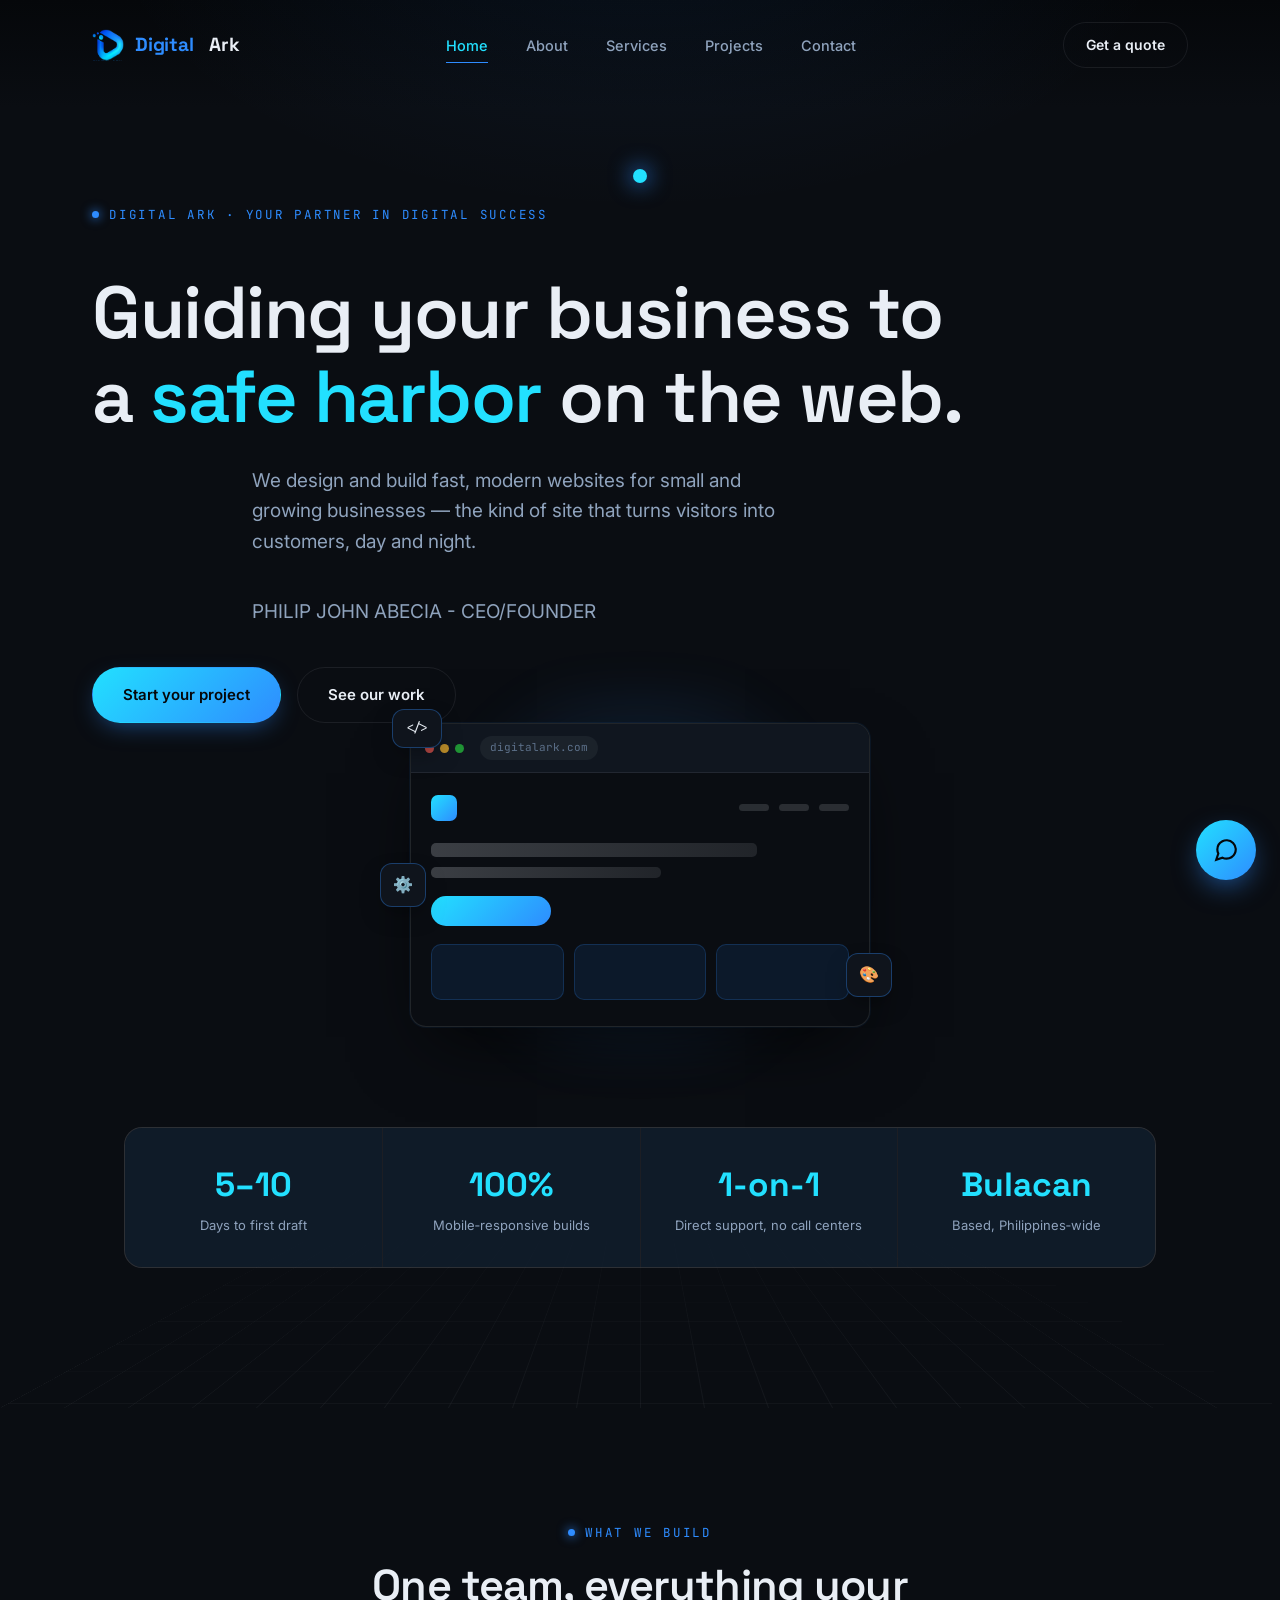
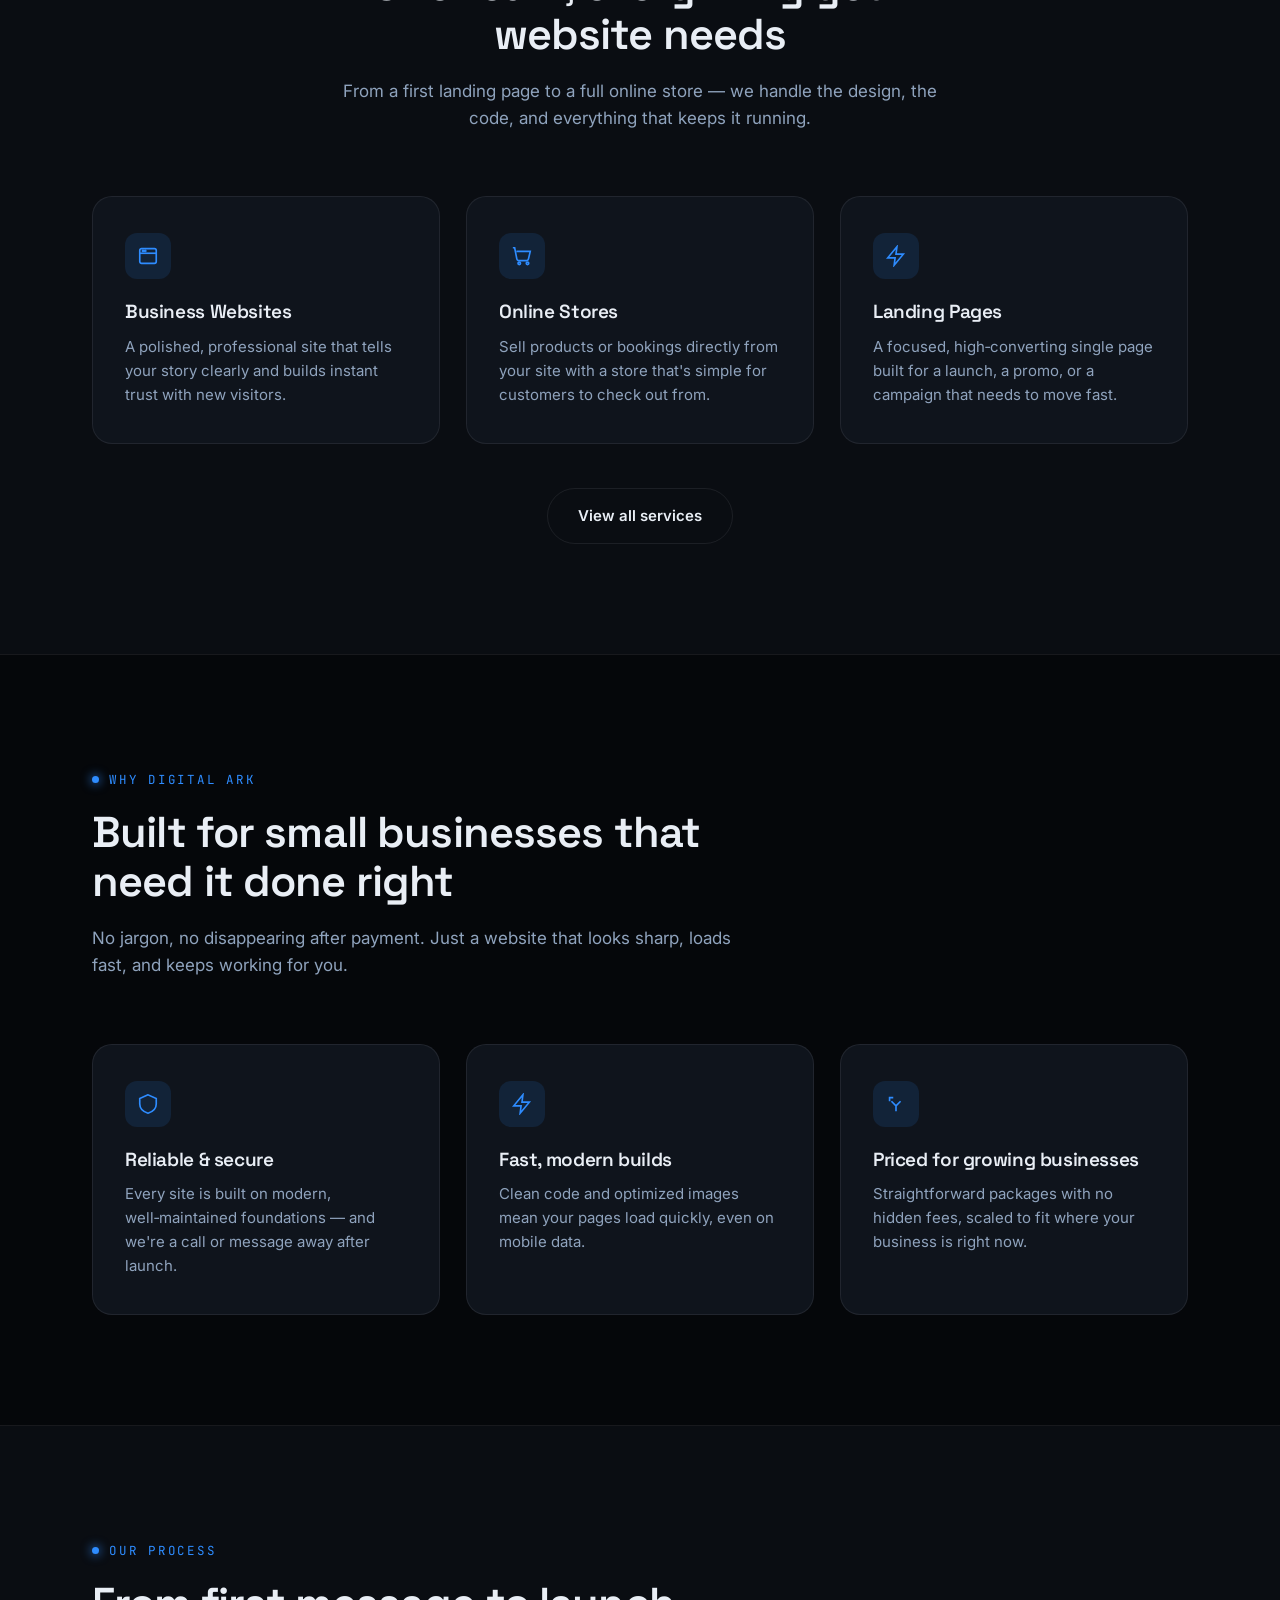
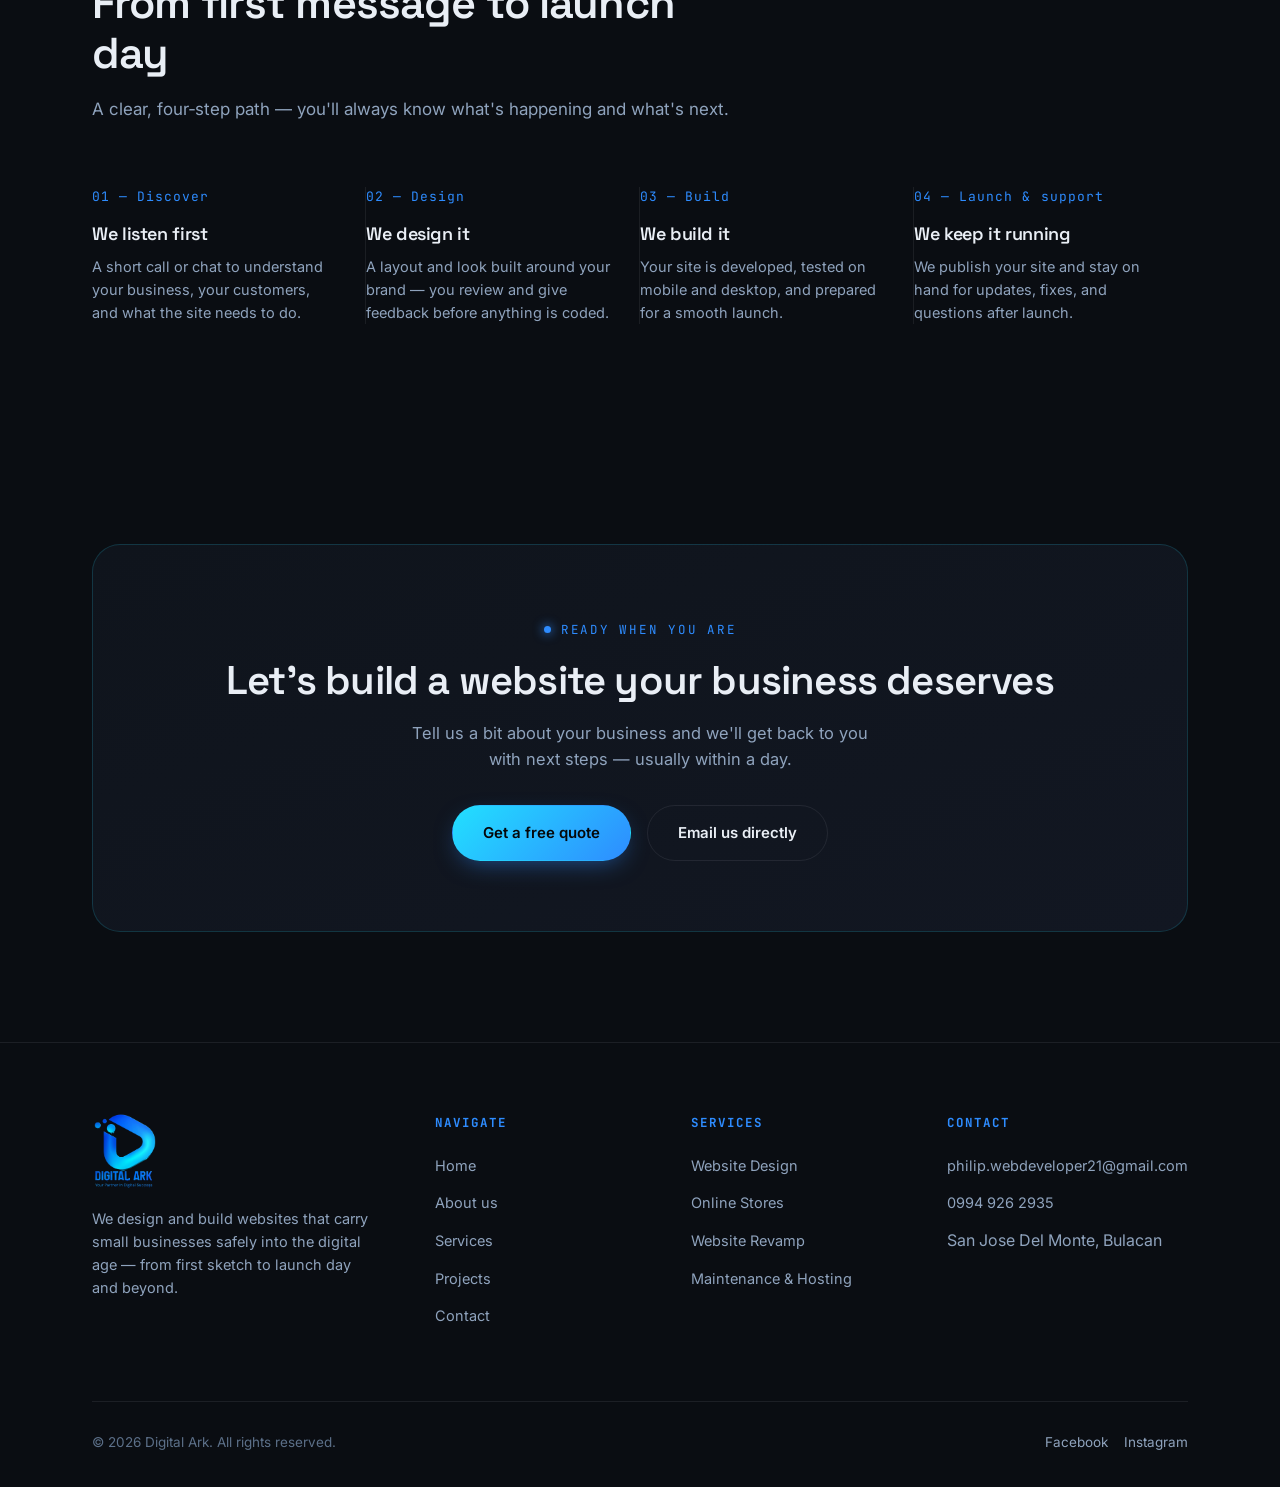
==== commit 51d87c75: "Update index.html" ====
--- a/index.html
+++ b/index.html
@@ -83,7 +83,7 @@
     </div>
   </div>
 
-    <div class="hero-device" aria-hidden="true">
+   <div class="hero-device" aria-hidden="true">
   <div class="device-glow"></div>
 
   <div class="device-frame">
@@ -109,13 +109,14 @@
         <div class="build-card"></div>
         <div class="build-card"></div>
       </div>
+    </div>
+  </div>
 
   <div class="floating-chip chip-1">&lt;/&gt;</div>
   <div class="floating-chip chip-2">🎨</div>
   <div class="floating-chip chip-3">⚙️</div>
-    </div>
-     </div>
 </div>
+
 
 
   <div class="container">
--- a/css/style.css
+++ b/css/style.css
@@ -751,9 +751,17 @@
 }
 chatbot-widget.css
 
+/* ============================================================
+   DIGITAL ARK — Hero "site being built" animation styles
+   Add this to the END of your css/style.css file.
+   Pure CSS — no JavaScript required, nothing to load or break.
+   Uses your existing --gold / --gold-bright / --bg-card variables
+   so it automatically matches your site's blue/cyan theme.
+   ============================================================ */
+
 /* Turns the hero into a two-column layout: text left, animation
    right, on wider screens. Stacks on mobile. */
-.hero-flex {
+.hero .container {
   display: flex;
   align-items: center;
   gap: 60px;
@@ -982,5 +990,3 @@
 @media (max-width: 480px) {
   .floating-chip { display: none; }
 }
-
-
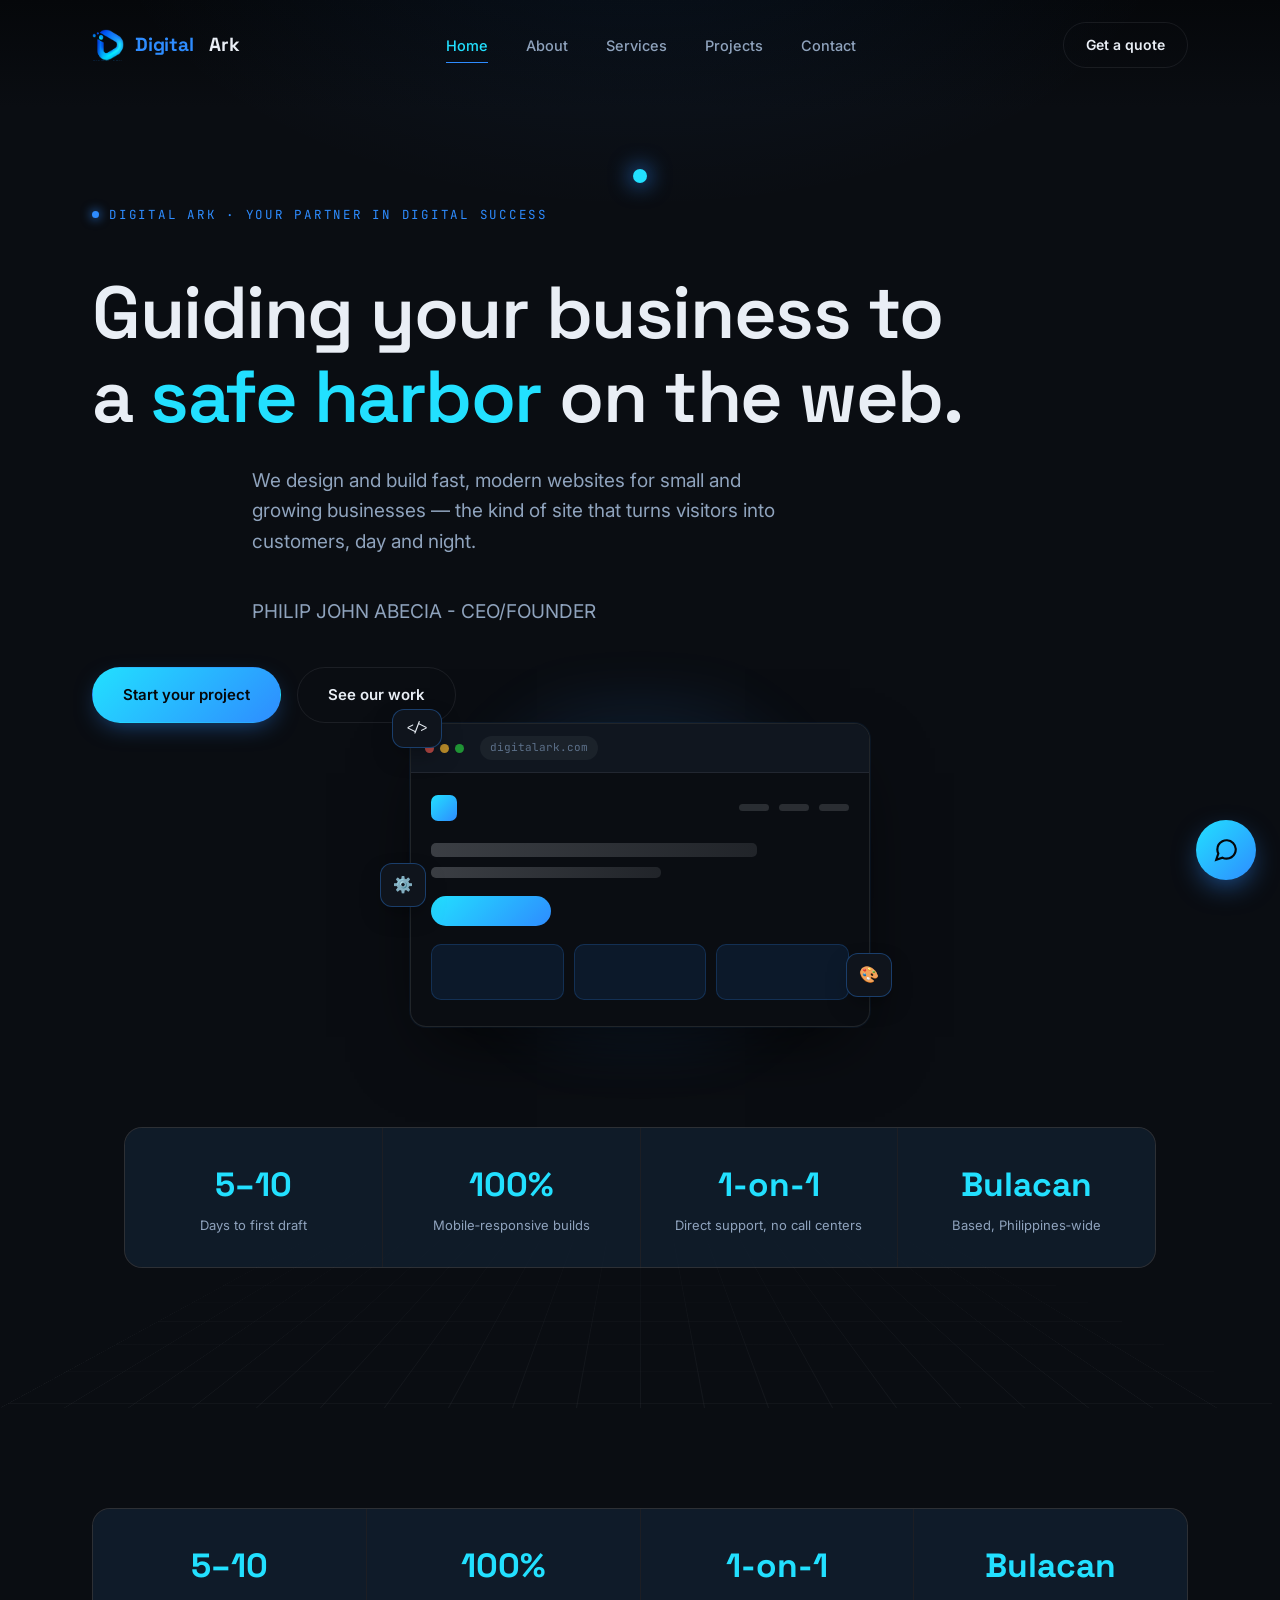
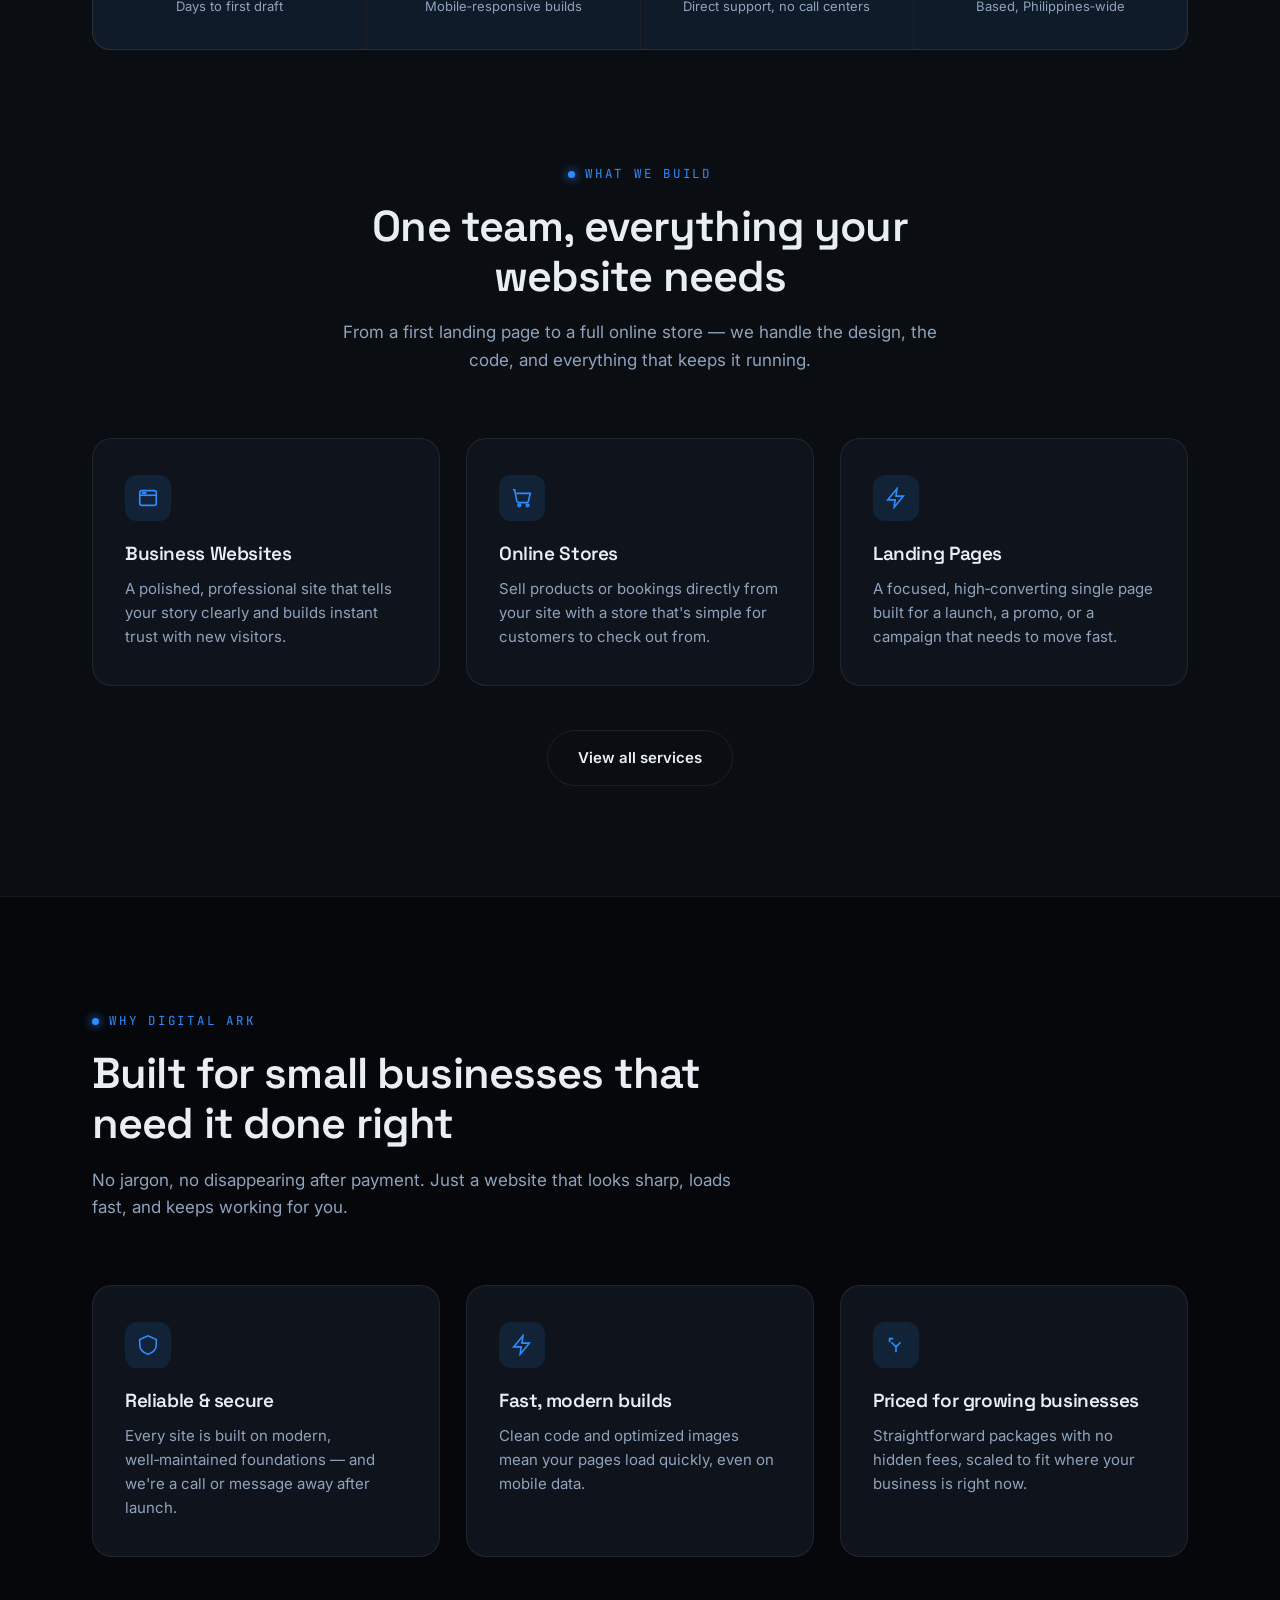
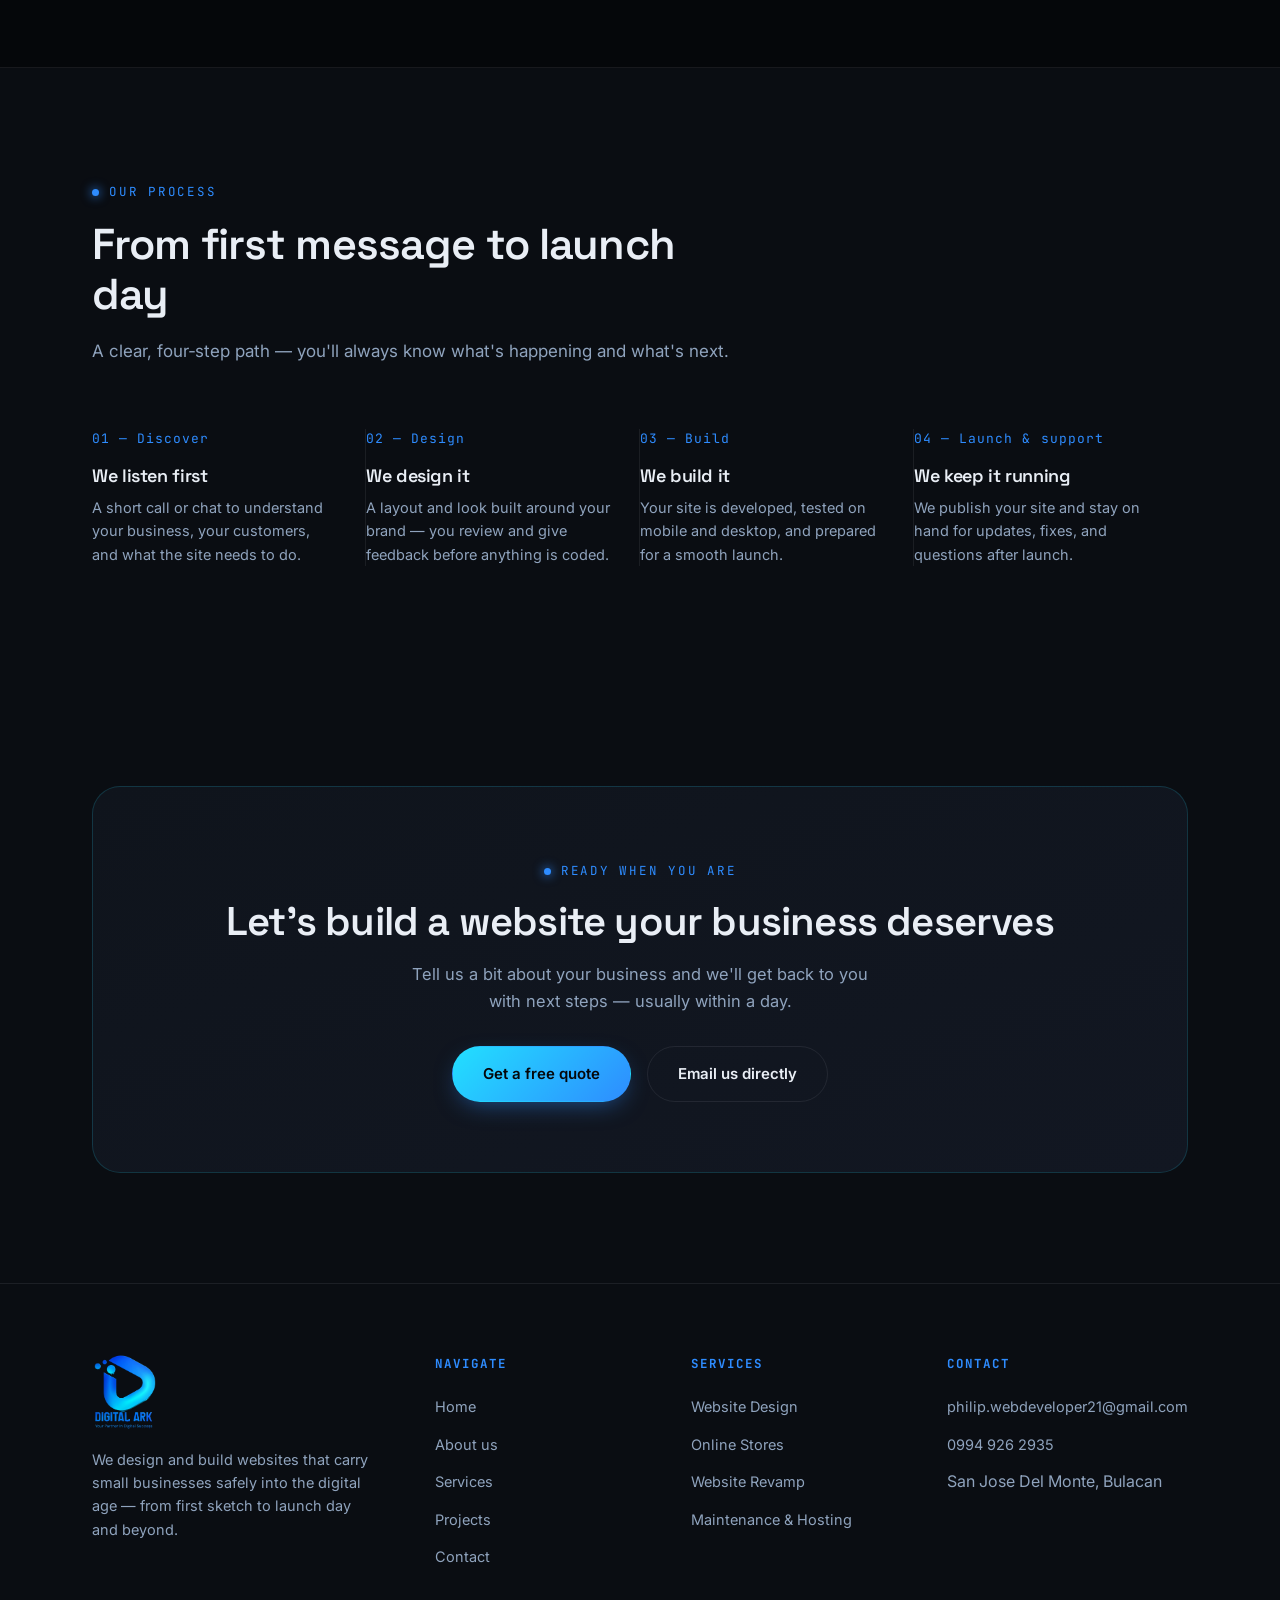
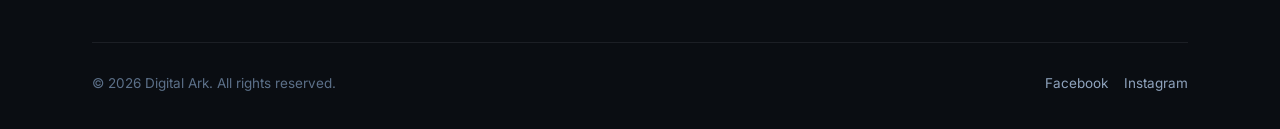
==== commit 35f81a6b: "Update index.html" ====
--- a/index.html
+++ b/index.html
@@ -130,6 +130,16 @@
 </header>
 
 <!-- SERVICES PREVIEW -->
+
+    <div class="container">
+    <div class="hero-stats reveal">
+      <div><strong>5–10</strong><span>Days to first draft</span></div>
+      <div><strong>100%</strong><span>Mobile‑responsive builds</span></div>
+      <div><strong>1‑on‑1</strong><span>Direct support, no call centers</span></div>
+      <div><strong>Bulacan</strong><span>Based, Philippines‑wide</span></div>
+    </div>
+  </div>
+  
 <section id="services-preview">
   <div class="container">
     <div class="section-head center reveal">
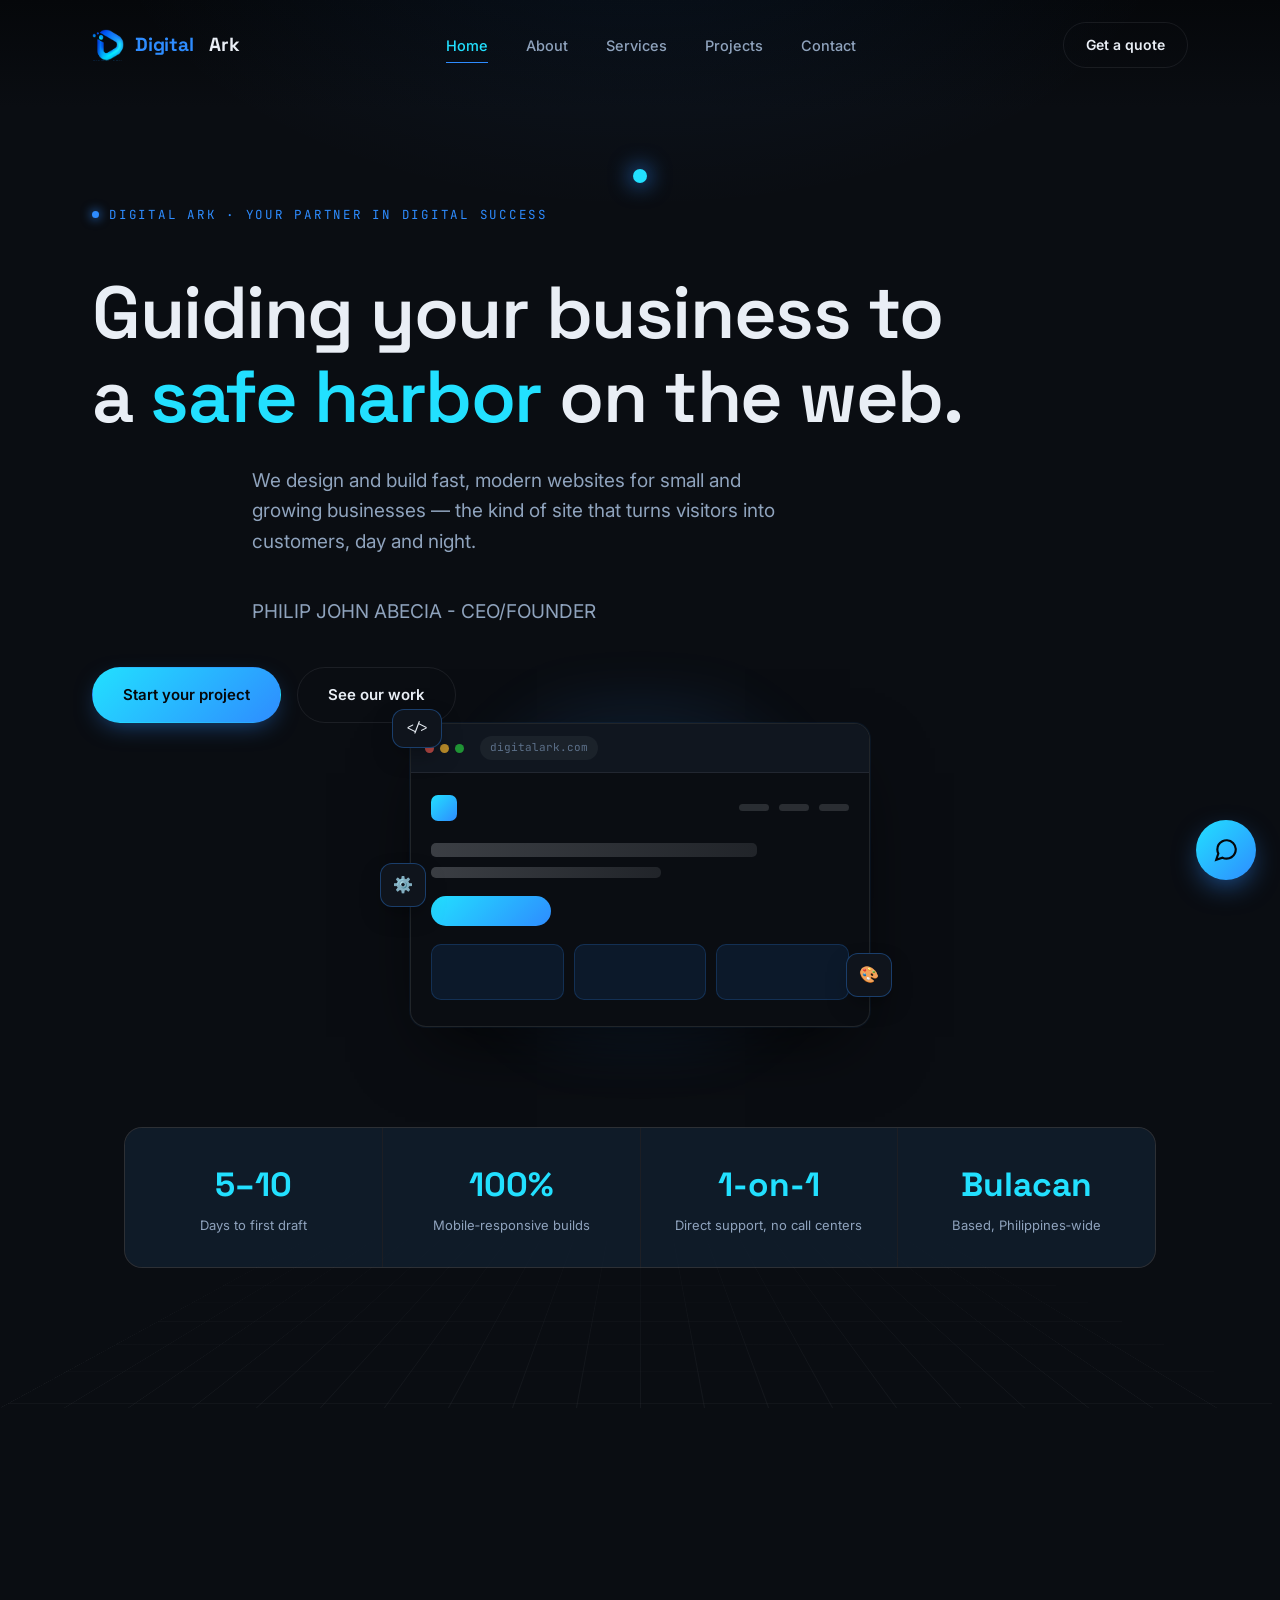
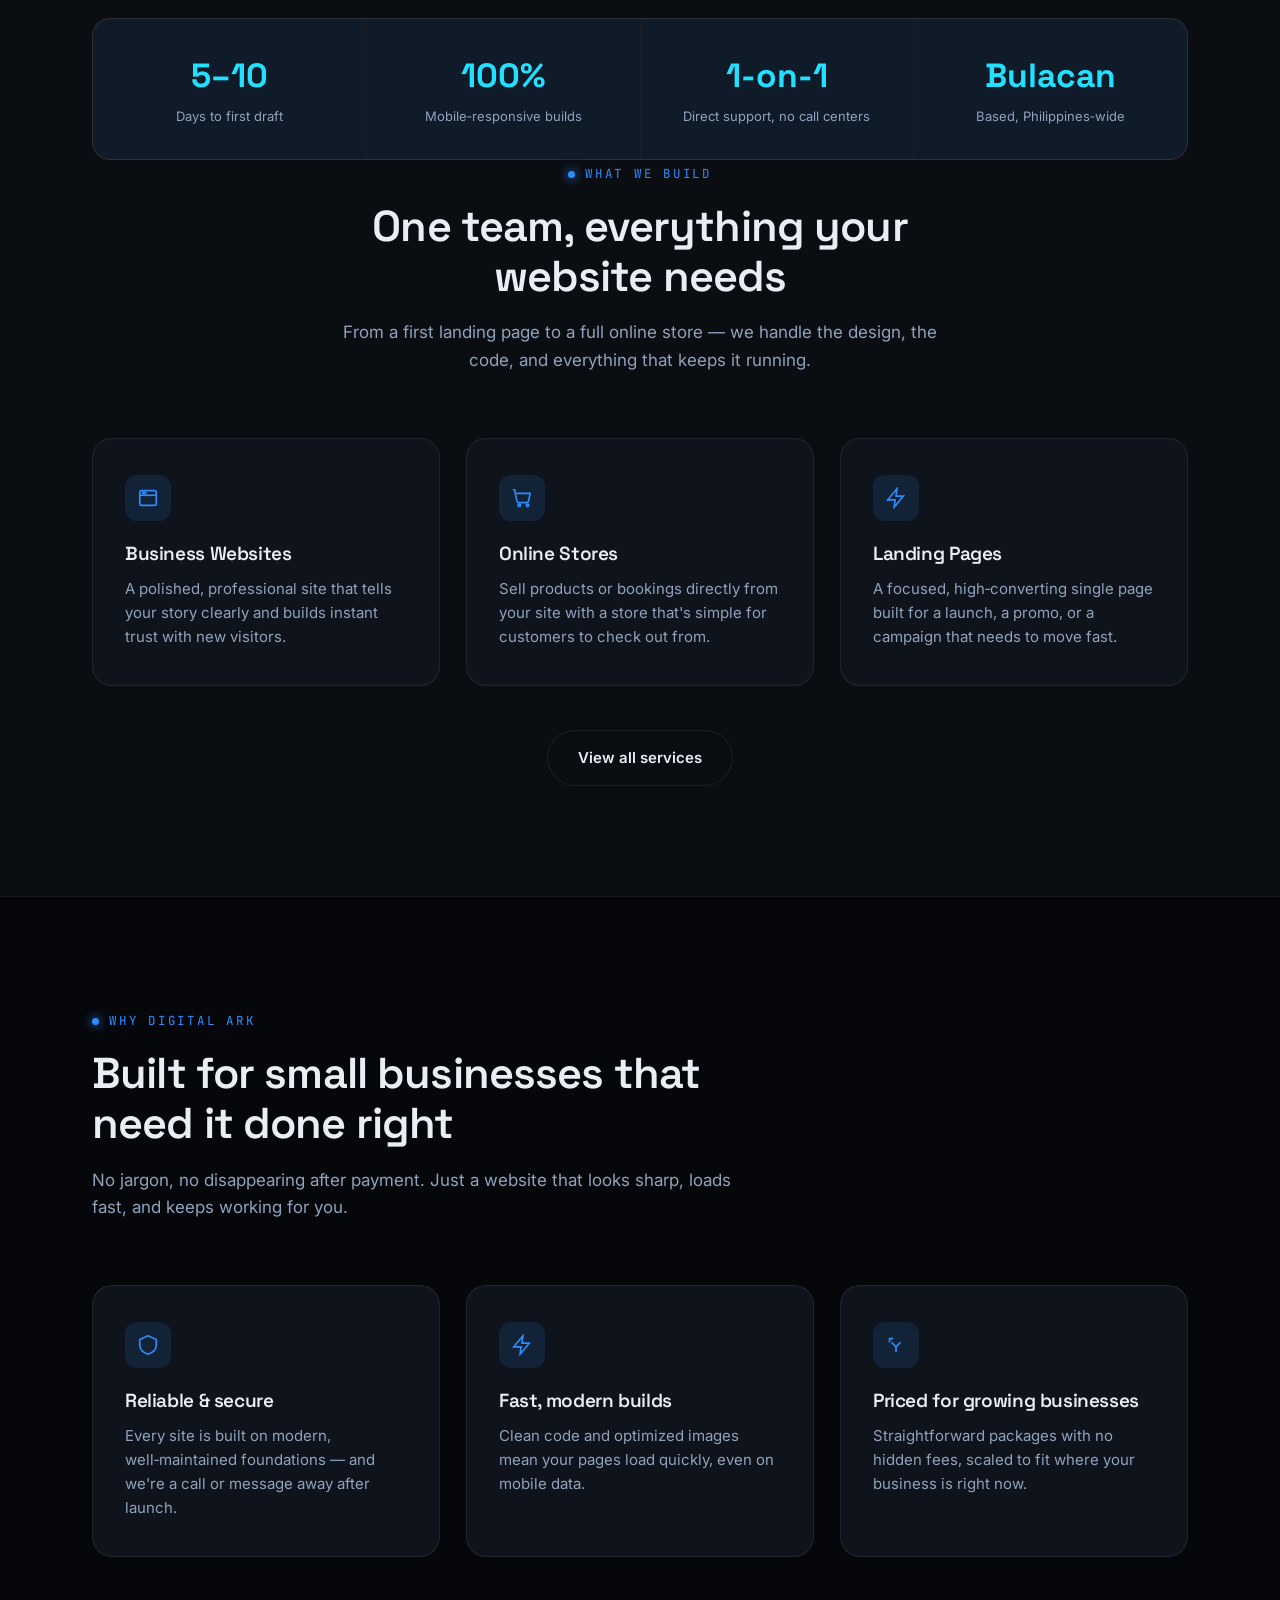
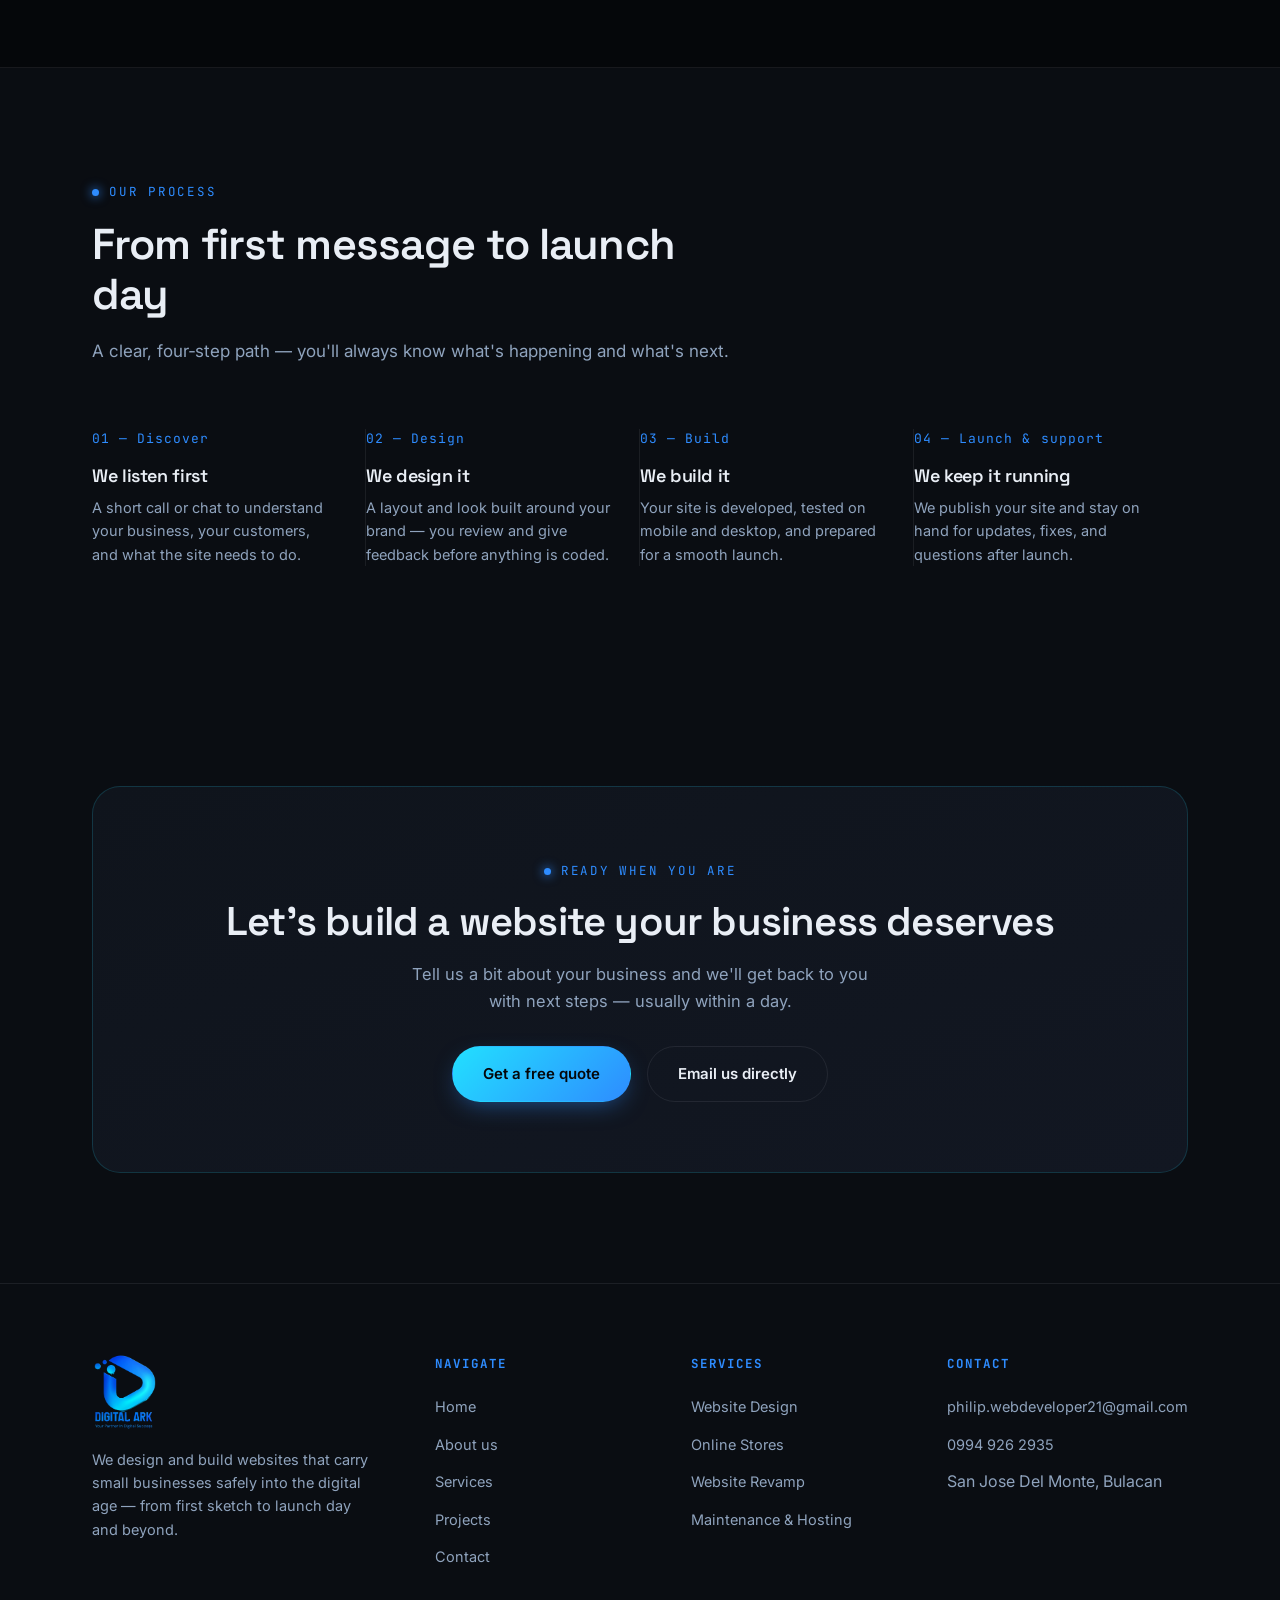
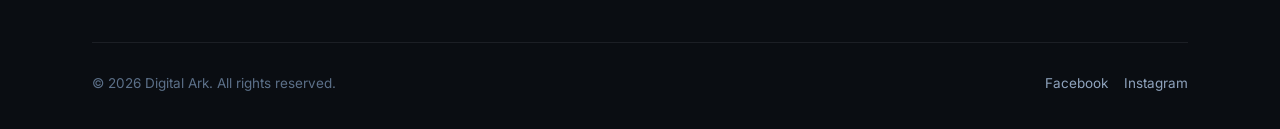
==== commit 590faae2: "Update index.html" ====
--- a/index.html
+++ b/index.html
@@ -130,6 +130,7 @@
 </header>
 
 <!-- SERVICES PREVIEW -->
+<section id="services-preview">
 
     <div class="container">
     <div class="hero-stats reveal">
@@ -140,7 +141,6 @@
     </div>
   </div>
   
-<section id="services-preview">
   <div class="container">
     <div class="section-head center reveal">
       <div class="eyebrow" style="justify-content:center">What We Build</div>
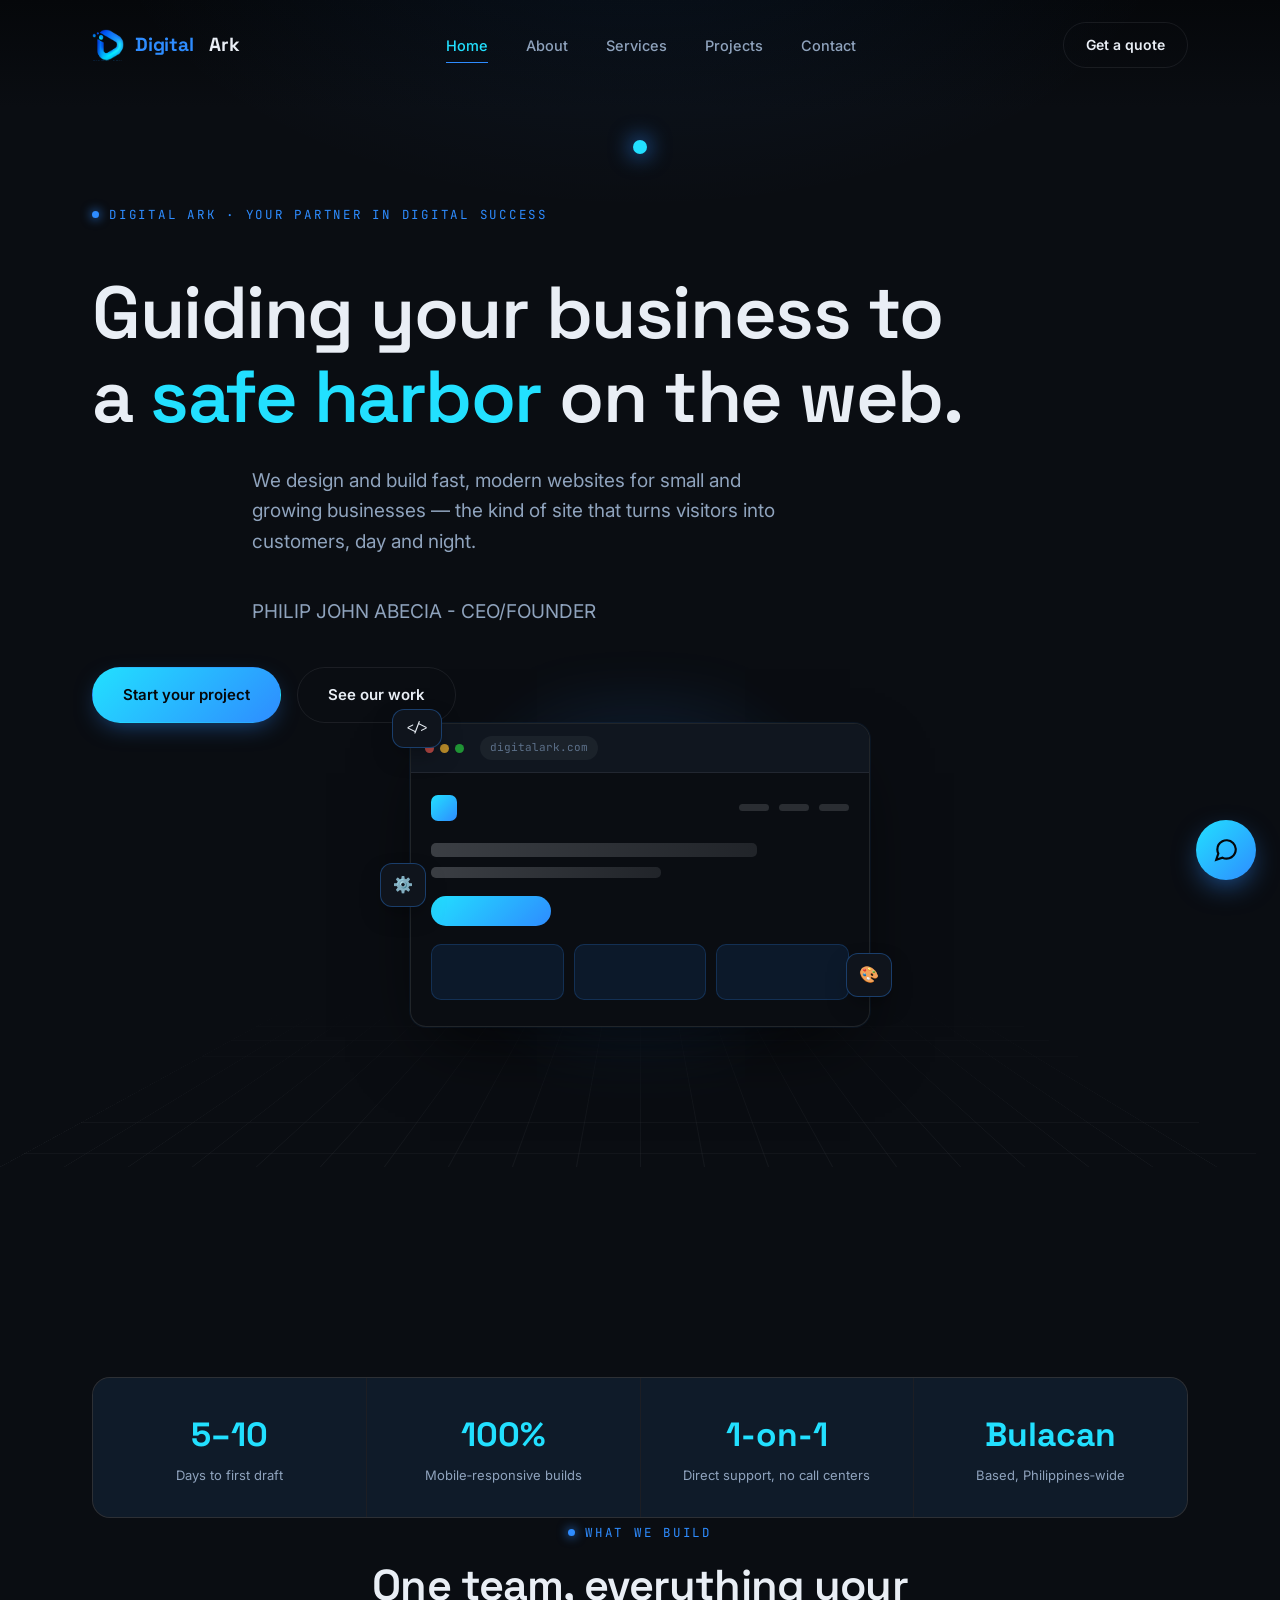
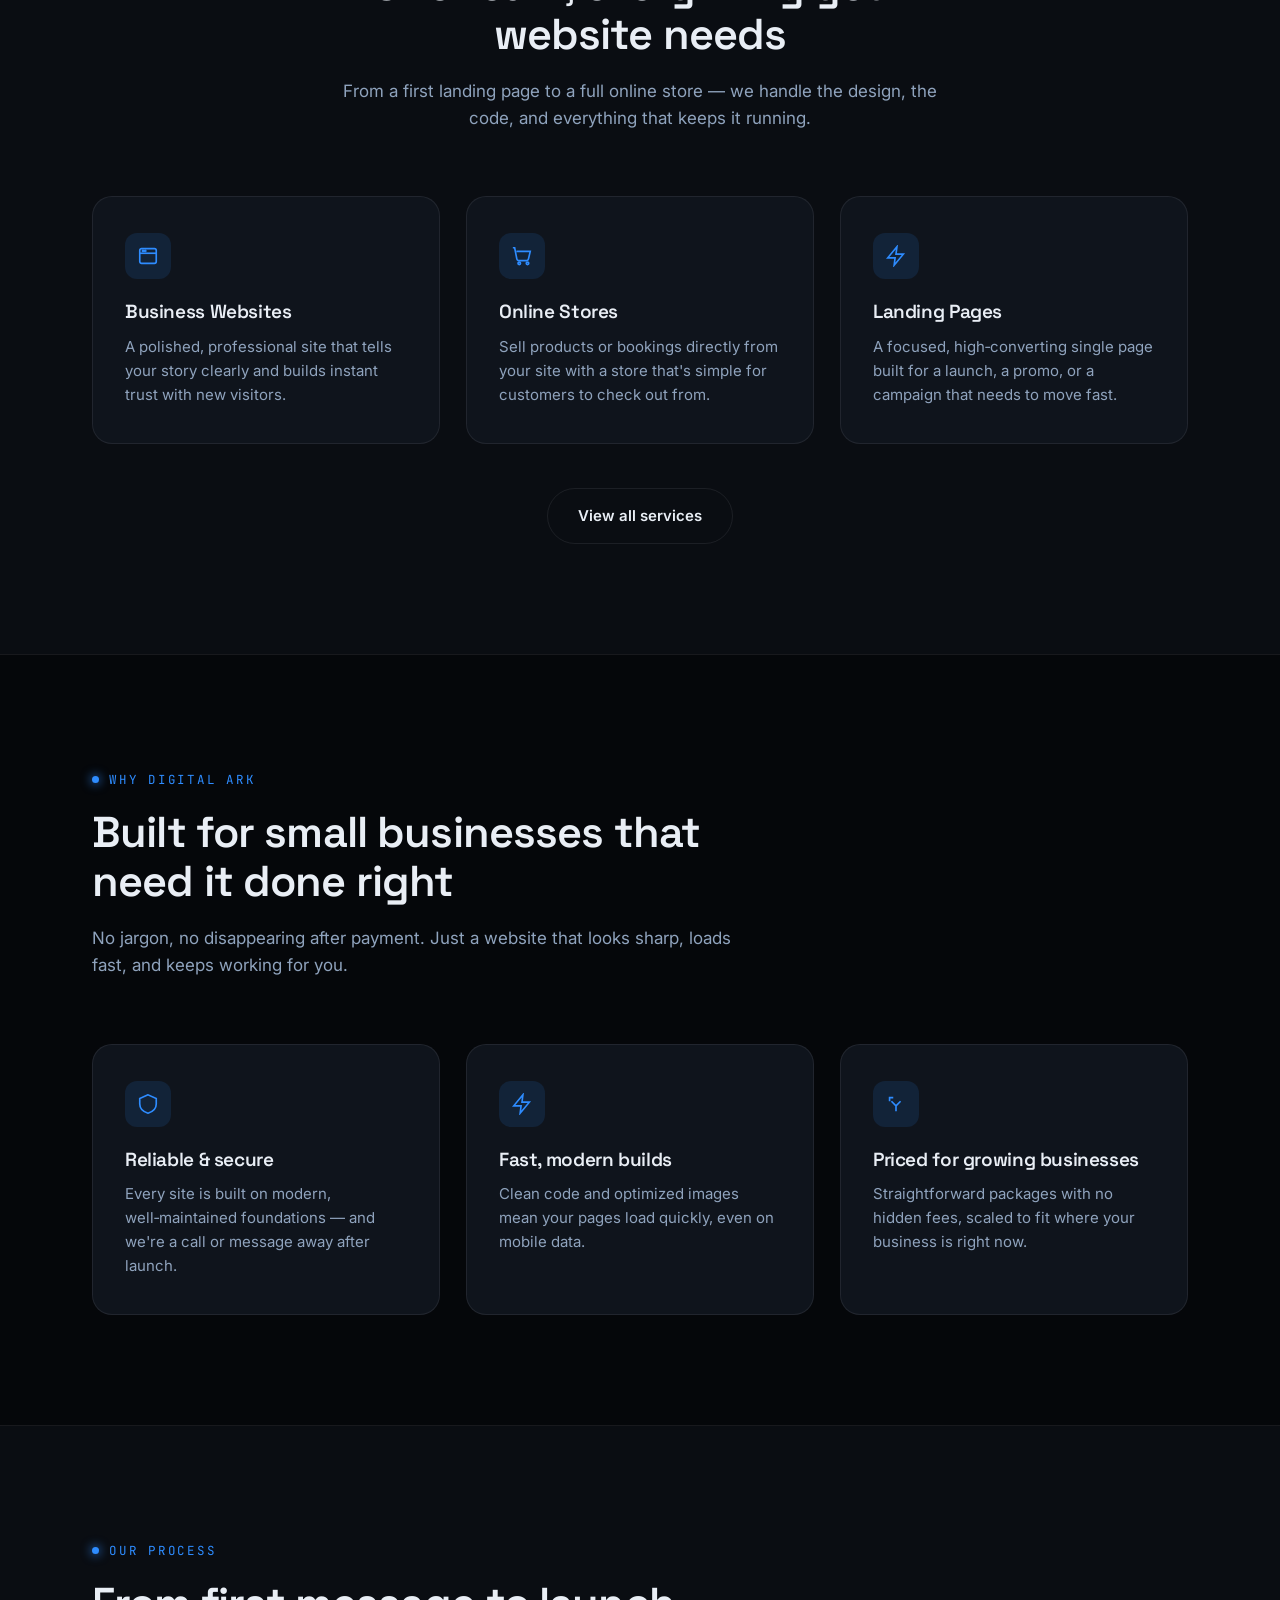
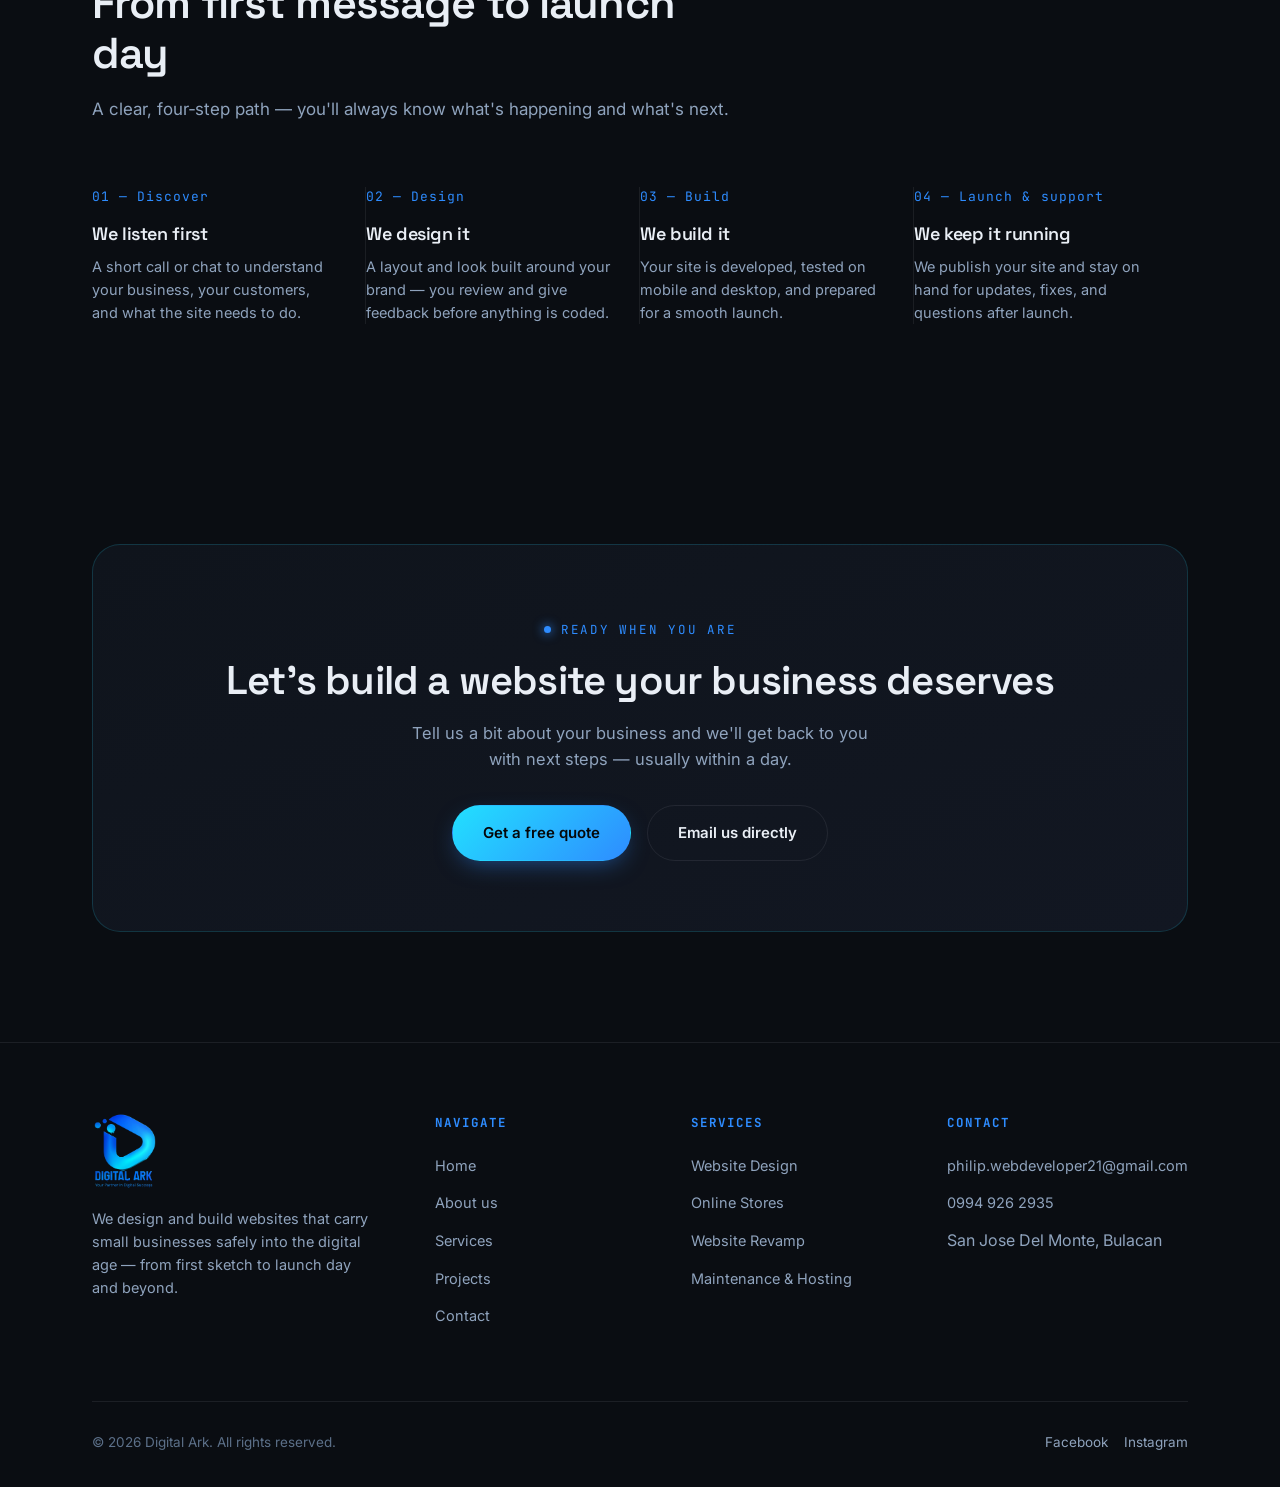
==== commit f946baef: "Update index.html" ====
--- a/index.html
+++ b/index.html
@@ -117,16 +117,6 @@
   <div class="floating-chip chip-3">⚙️</div>
 </div>
 
-
-
-  <div class="container">
-    <div class="hero-stats reveal">
-      <div><strong>5–10</strong><span>Days to first draft</span></div>
-      <div><strong>100%</strong><span>Mobile‑responsive builds</span></div>
-      <div><strong>1‑on‑1</strong><span>Direct support, no call centers</span></div>
-      <div><strong>Bulacan</strong><span>Based, Philippines‑wide</span></div>
-    </div>
-  </div>
 </header>
 
 <!-- SERVICES PREVIEW -->
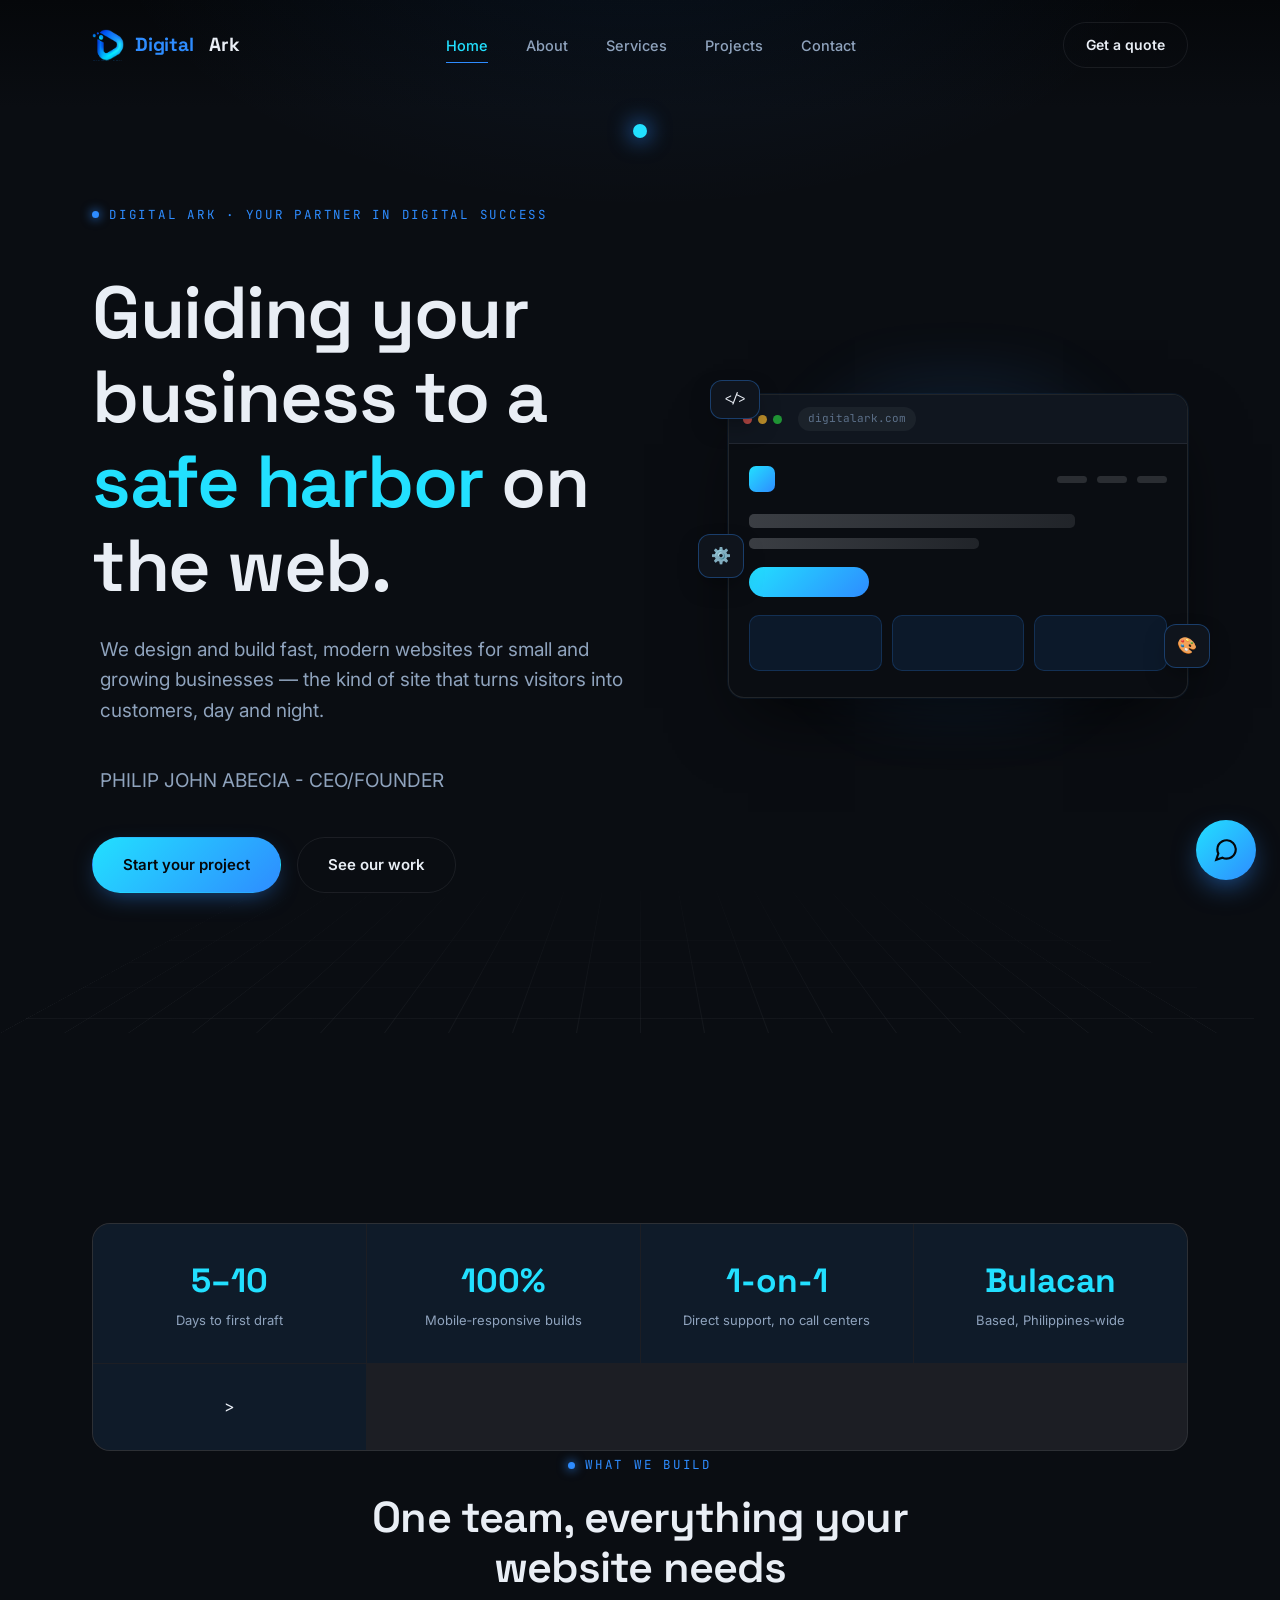
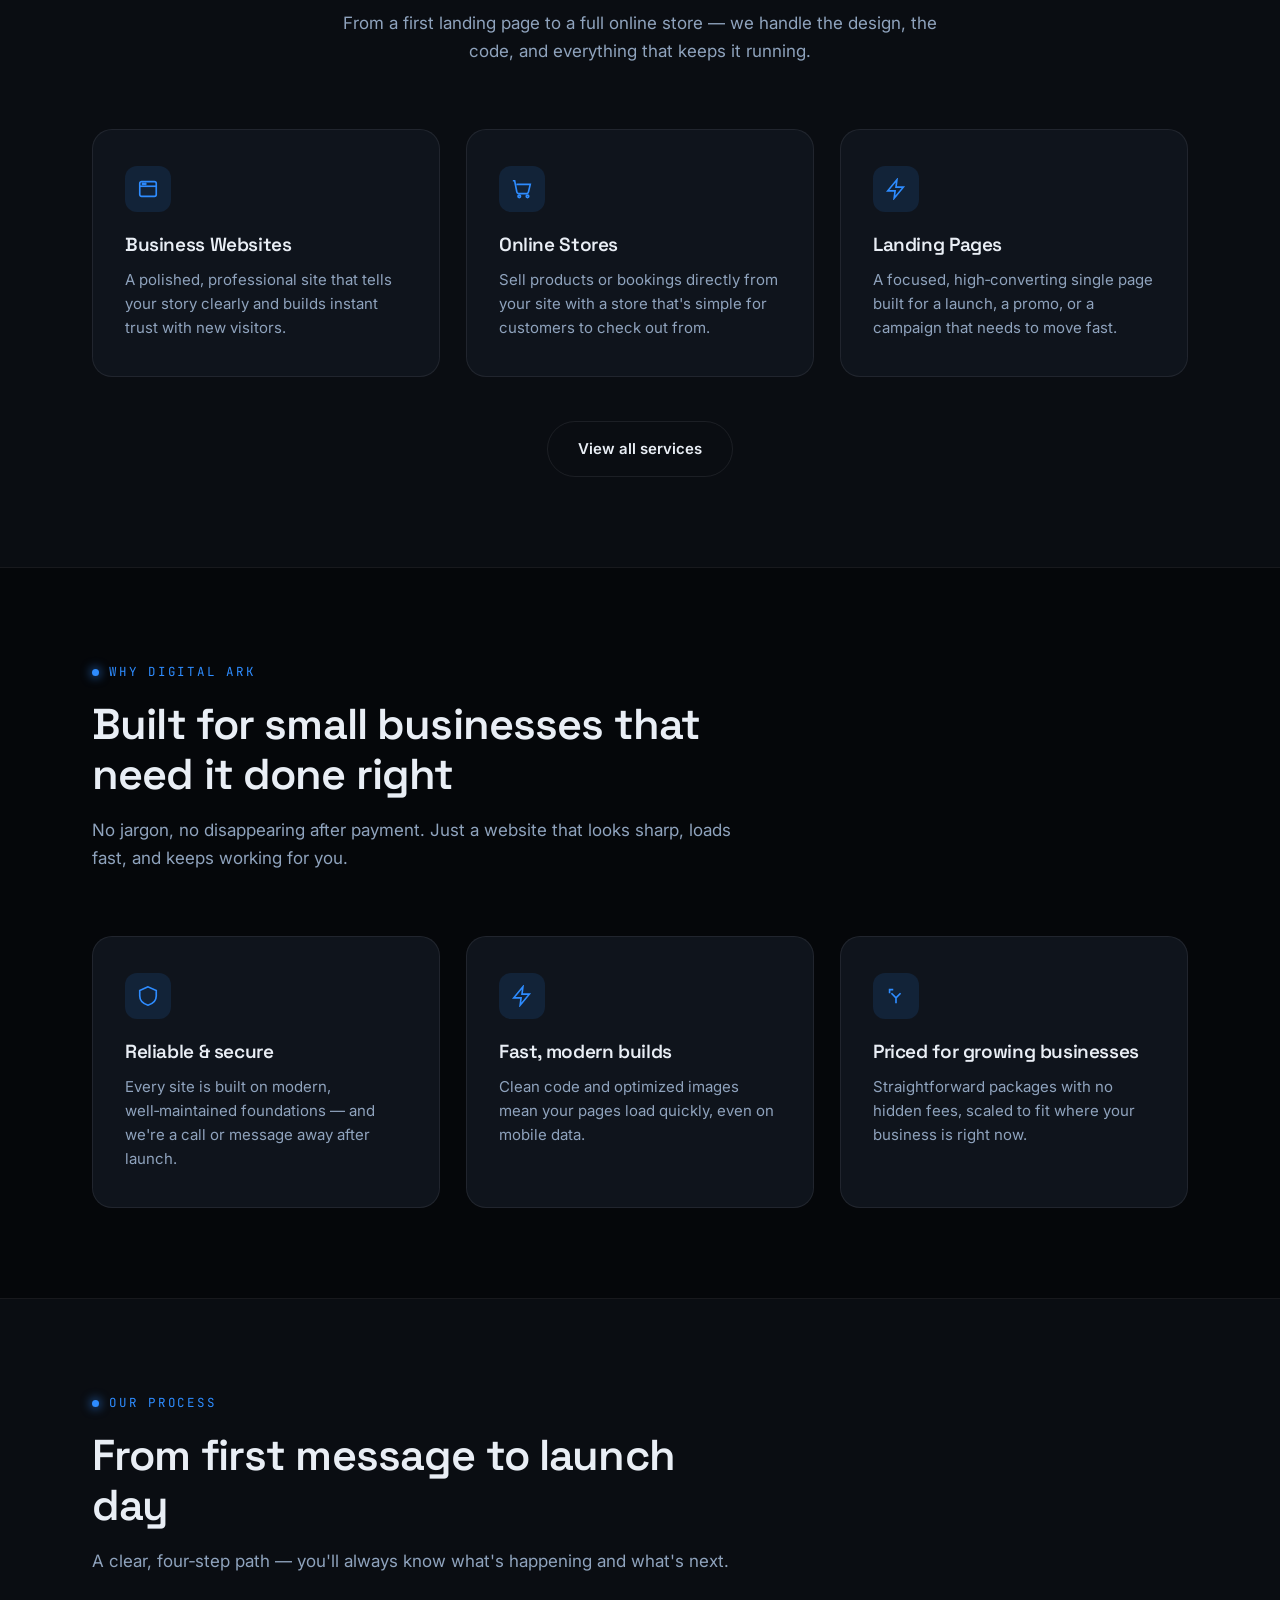
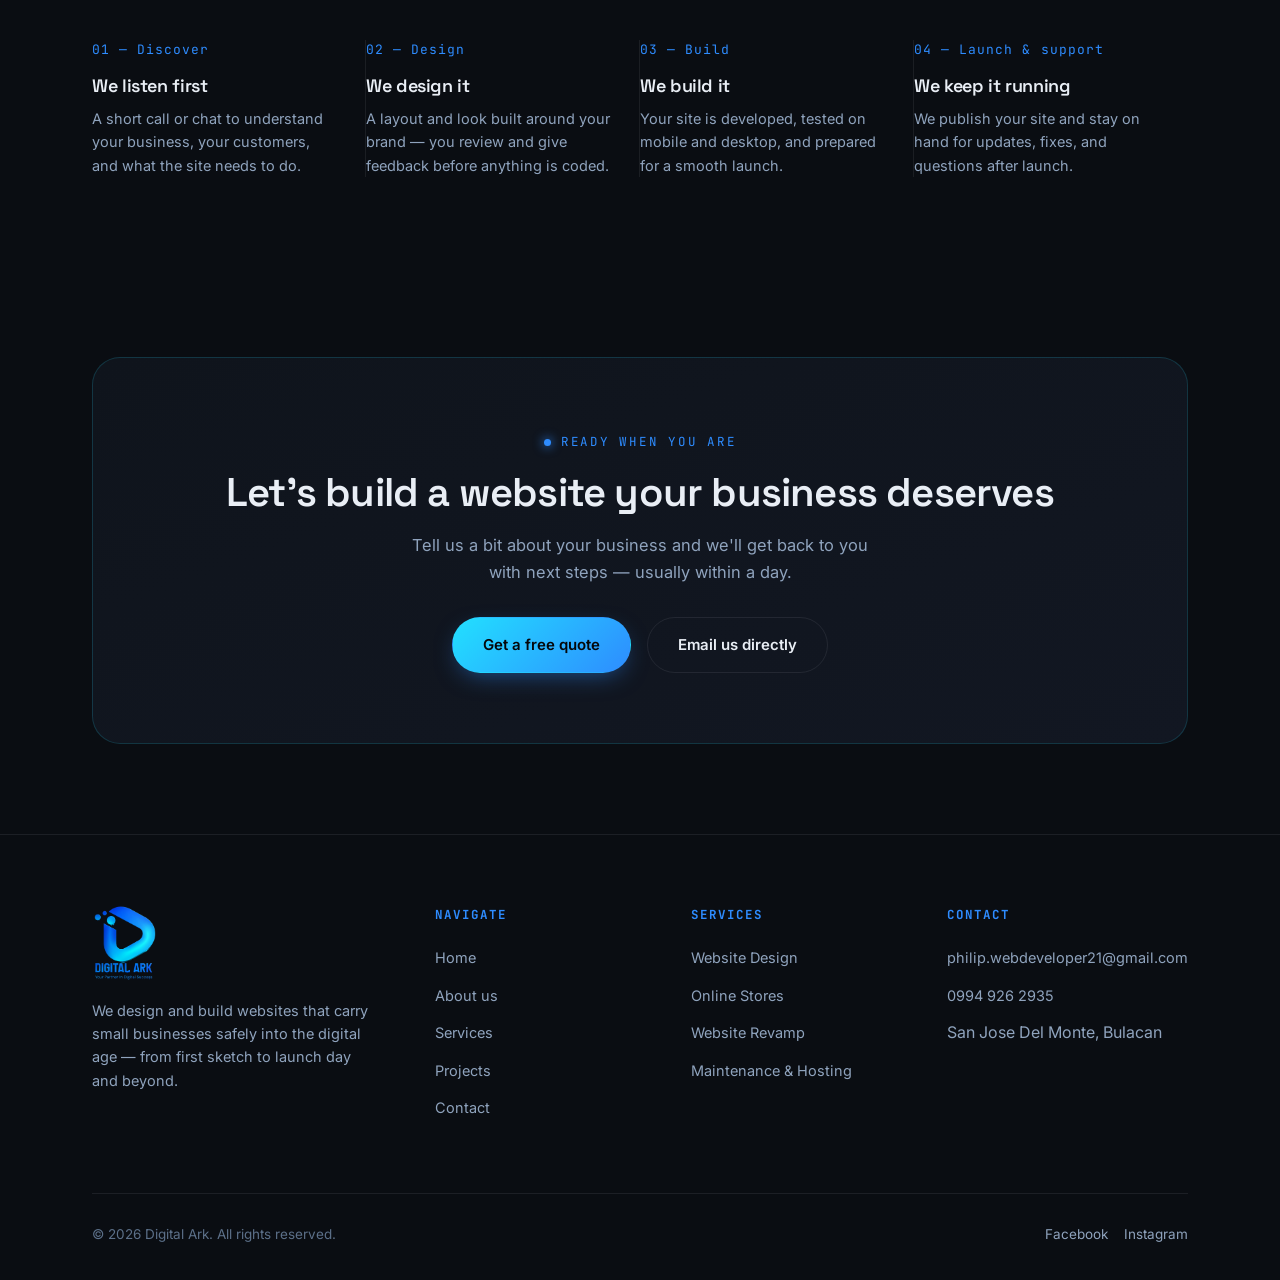
==== commit c3aecf2e: "Update index.html" ====
--- a/index.html
+++ b/index.html
@@ -128,6 +128,7 @@
       <div><strong>100%</strong><span>Mobile‑responsive builds</span></div>
       <div><strong>1‑on‑1</strong><span>Direct support, no call centers</span></div>
       <div><strong>Bulacan</strong><span>Based, Philippines‑wide</span></div>
+          <div>></div>
     </div>
   </div>
   
--- a/css/style.css
+++ b/css/style.css
@@ -273,7 +273,7 @@
 .hero-stats span { font-size: 13px; color: var(--text-muted); }
 
 /* ---------------- Sections ---------------- */
-section { position: relative; padding: 110px 0; }
+section { position: relative; padding: 90px 0; }
 .section-head { max-width: 640px; margin-bottom: 64px; }
 .section-head.center { margin-left: auto; margin-right: auto; text-align: center; }
 .section-head h2 { font-size: clamp(1.9rem, 3.6vw, 2.7rem); }
@@ -508,6 +508,426 @@
 .reveal-delay-2 { transition-delay: .2s; }
 .reveal-delay-3 { transition-delay: .3s; }
 
+/* ---------------- CEO link ---------------- */
+.ceo-link {
+  display: inline-block;
+  position: relative;
+  text-decoration: none;
+  color: white;
+  transition: all 0.35s ease;
+}
+.ceo-link::after {
+  content: "";
+  position: absolute;
+  left: 0;
+  bottom: -3px;
+  width: 0;
+  height: 2px;
+  background: #00c8ff;
+  transition: width 0.35s ease;
+}
+.ceo-link:hover {
+  color: #00BFFF;
+  transform: scale(1.08);
+  text-shadow: 0 0 15px rgba(0, 200, 255, 0.7);
+}
+.ceo-link:hover::after { width: 100%; }
+
+/* ---------------- AI / FAQ chat widget ---------------- */
+.ai-chat-fab {
+  position: fixed;
+  right: 24px;
+  bottom: 20px;
+  z-index: 999;
+  width: 60px;
+  height: 60px;
+  border-radius: 50%;
+  border: none;
+  display: flex;
+  align-items: center;
+  justify-content: center;
+  background: linear-gradient(135deg, var(--gold-bright), var(--gold));
+  box-shadow: 0 10px 28px -6px rgba(46,140,255,0.6);
+  color: #05070a;
+  cursor: pointer;
+  transition: transform .35s cubic-bezier(0.16,1,0.3,1), box-shadow .35s cubic-bezier(0.16,1,0.3,1);
+}
+.ai-chat-fab:hover { transform: translateY(-3px) scale(1.05); box-shadow: 0 16px 34px -6px rgba(46,140,255,0.75); }
+.ai-chat-fab svg { width: 26px; height: 26px; }
+
+.ai-chat-window {
+  position: fixed;
+  right: 24px;
+  bottom: 20px;
+  z-index: 1000;
+  width: 360px;
+  max-width: calc(100vw - 32px);
+  height: 480px;
+  max-height: calc(100vh - 200px);
+  background: #0a0d12;
+  border: 1px solid rgba(233, 238, 245, 0.08);
+  border-radius: 20px;
+  box-shadow: 0 30px 60px -12px rgba(0,0,0,0.6);
+  display: flex;
+  flex-direction: column;
+  overflow: hidden;
+  opacity: 0;
+  transform: translateY(16px) scale(0.98);
+  pointer-events: none;
+  transition: opacity .3s cubic-bezier(0.16,1,0.3,1), transform .3s cubic-bezier(0.16,1,0.3,1);
+}
+.ai-chat-window.open {
+  opacity: 1;
+  transform: translateY(0) scale(1);
+  pointer-events: auto;
+}
+
+.ai-chat-header {
+  display: flex;
+  align-items: center;
+  gap: 12px;
+  padding: 16px 18px;
+  border-bottom: 1px solid rgba(233, 238, 245, 0.08);
+  background: linear-gradient(135deg, rgba(46,140,255,0.14), transparent);
+}
+.ai-chat-header img { width: 34px; height: 34px; flex-shrink: 0; }
+.ai-chat-header div { flex: 1; display: flex; flex-direction: column; line-height: 1.3; }
+.ai-chat-header strong { font-family: 'Space Grotesk', sans-serif; font-size: 14.5px; color: #e9eef5; }
+.ai-chat-header span { font-size: 12px; color: #8fa3bd; }
+.ai-chat-header button {
+  background: none; border: none; color: #8fa3bd; cursor: pointer;
+  padding: 4px; display: flex; transition: color .2s;
+}
+.ai-chat-header button:hover { color: #e9eef5; }
+.ai-chat-header button svg { width: 18px; height: 18px; }
+
+.ai-chat-messages {
+  flex: 1;
+  overflow-y: auto;
+  padding: 18px;
+  display: flex;
+  flex-direction: column;
+  gap: 12px;
+}
+.ai-chat-messages::-webkit-scrollbar { width: 6px; }
+.ai-chat-messages::-webkit-scrollbar-thumb { background: rgba(233,238,245,0.15); border-radius: 999px; }
+
+.ai-msg {
+  max-width: 84%;
+  padding: 10px 14px;
+  border-radius: 14px;
+  font-size: 14px;
+  line-height: 1.5;
+  white-space: pre-wrap;
+}
+.ai-msg-bot {
+  align-self: flex-start;
+  background: #10233a;
+  color: #e9eef5;
+  border-bottom-left-radius: 4px;
+}
+.ai-msg-user {
+  align-self: flex-end;
+  background: linear-gradient(135deg, #22e0ff, #2e8cff);
+  color: #05070a;
+  font-weight: 500;
+  border-bottom-right-radius: 4px;
+}
+.ai-msg-typing {
+  align-self: flex-start;
+  display: flex;
+  gap: 4px;
+  padding: 12px 14px;
+  background: #10233a;
+  border-radius: 14px;
+  border-bottom-left-radius: 4px;
+}
+.ai-msg-typing span {
+  width: 6px; height: 6px; border-radius: 50%;
+  background: #8fa3bd;
+  animation: ai-typing 1.2s infinite ease-in-out;
+}
+.ai-msg-typing span:nth-child(2) { animation-delay: .2s; }
+.ai-msg-typing span:nth-child(3) { animation-delay: .4s; }
+@keyframes ai-typing {
+  0%, 60%, 100% { transform: translateY(0); opacity: .5; }
+  30% { transform: translateY(-4px); opacity: 1; }
+}
+
+.ai-chat-input-row {
+  display: flex;
+  align-items: center;
+  gap: 10px;
+  padding: 14px;
+  border-top: 1px solid rgba(233, 238, 245, 0.08);
+}
+.ai-chat-input-row input {
+  flex: 1;
+  background: #10233a;
+  border: 1px solid rgba(233, 238, 245, 0.08);
+  border-radius: 999px;
+  padding: 11px 16px;
+  color: #e9eef5;
+  font-size: 14px;
+  font-family: 'Inter', sans-serif;
+}
+.ai-chat-input-row input:focus { outline: none; border-color: #2e8cff; }
+.ai-chat-input-row button {
+  width: 40px; height: 40px;
+  border-radius: 50%;
+  border: none;
+  background: linear-gradient(135deg, #22e0ff, #2e8cff);
+  color: #05070a;
+  display: flex; align-items: center; justify-content: center;
+  cursor: pointer;
+  flex-shrink: 0;
+  transition: transform .2s;
+}
+.ai-chat-input-row button:hover { transform: scale(1.06); }
+.ai-chat-input-row button svg { width: 17px; height: 17px; }
+.ai-chat-input-row button:disabled { opacity: .5; cursor: not-allowed; transform: none; }
+
+/* ---------------- Quick-reply chips (FAQ bot) ---------------- */
+.faq-chip-row {
+  display: flex;
+  flex-wrap: wrap;
+  gap: 8px;
+  margin-top: 4px;
+}
+.faq-chip {
+  background: #10233a;
+  border: 1px solid rgba(46,140,255,0.35);
+  color: #e9eef5;
+  font-size: 13px;
+  font-weight: 500;
+  padding: 8px 14px;
+  border-radius: 999px;
+  cursor: pointer;
+  transition: background .25s, border-color .25s, transform .2s;
+  font-family: 'Inter', sans-serif;
+}
+.faq-chip:hover {
+  background: rgba(46,140,255,0.16);
+  border-color: var(--gold);
+  transform: translateY(-1px);
+}
+
+/* ============================================================
+   Hero "site being built" animation
+   ============================================================ */
+.hero-flex {
+  display: flex !important;
+  align-items: center !important;
+  gap: 60px !important;
+  flex-wrap: nowrap !important;
+}
+.hero-flex .hero-content {
+  flex: 1 1 480px !important;
+  text-align: left;
+  margin: 0;
+}
+.hero-flex .hero-content .hero-ctas { justify-content: flex-start; }
+
+.hero-device {
+  position: relative;
+  flex: 1 1 420px !important;
+  max-width: 460px !important;
+  margin: 0 auto;
+  display: flex;
+  align-items: center;
+  justify-content: center;
+}
+
+.device-glow {
+  position: absolute;
+  inset: -40px;
+  background: radial-gradient(circle, rgba(46,140,255,0.28), transparent 65%);
+  filter: blur(20px);
+  animation: glowPulse 4s ease-in-out infinite;
+  z-index: 0;
+}
+@keyframes glowPulse {
+  0%, 100% { opacity: 0.6; transform: scale(1); }
+  50% { opacity: 1; transform: scale(1.08); }
+}
+
+.device-frame {
+  position: relative;
+  z-index: 1;
+  width: 100%;
+  background: #0a0d12;
+  border: 1px solid rgba(233,238,245,0.1);
+  border-radius: 16px;
+  overflow: hidden;
+  box-shadow: 0 30px 70px -20px rgba(0,0,0,0.7), 0 0 0 1px rgba(46,140,255,0.08);
+}
+
+.device-bar {
+  display: flex;
+  align-items: center;
+  gap: 6px;
+  padding: 12px 14px;
+  background: #10161f;
+  border-bottom: 1px solid rgba(233,238,245,0.08);
+}
+.device-bar span {
+  width: 9px; height: 9px; border-radius: 50%;
+  background: rgba(233,238,245,0.18);
+}
+.device-bar span:nth-child(1) { background: #ff5f56; opacity: .7; }
+.device-bar span:nth-child(2) { background: #ffbd2e; opacity: .7; }
+.device-bar span:nth-child(3) { background: #27c93f; opacity: .7; }
+.device-url {
+  margin-left: 10px;
+  font-family: 'JetBrains Mono', monospace;
+  font-size: 11px;
+  color: #5c7089;
+  background: rgba(233,238,245,0.05);
+  padding: 3px 10px;
+  border-radius: 999px;
+}
+
+.device-screen {
+  padding: 22px 20px 26px;
+  min-height: 240px;
+  display: flex;
+  flex-direction: column;
+  gap: 18px;
+}
+
+.build-nav {
+  display: flex;
+  align-items: center;
+  justify-content: space-between;
+}
+.build-logo {
+  width: 26px; height: 26px;
+  border-radius: 7px;
+  background: linear-gradient(135deg, #22e0ff, #2e8cff);
+  transform-origin: left center;
+  animation: buildA 7s ease-in-out infinite;
+}
+.build-nav-links { display: flex; gap: 10px; }
+.build-nav-links span {
+  width: 30px; height: 7px; border-radius: 4px;
+  background: rgba(233,238,245,0.14);
+  display: block;
+  transform-origin: left center;
+  animation: buildB 7s ease-in-out infinite;
+}
+.build-nav-links span:nth-child(2) { animation-delay: .08s; }
+.build-nav-links span:nth-child(3) { animation-delay: .16s; }
+
+.build-hero { display: flex; flex-direction: column; gap: 10px; margin-top: 4px; }
+.build-line {
+  height: 14px;
+  border-radius: 5px;
+  background: linear-gradient(90deg, rgba(233,238,245,0.22), rgba(233,238,245,0.1));
+  transform-origin: left center;
+}
+.build-line-lg { width: 78%; animation: buildC 7s ease-in-out infinite; }
+.build-line-md { width: 55%; height: 11px; animation: buildD 7s ease-in-out infinite; }
+.build-btn {
+  margin-top: 8px;
+  width: 120px; height: 30px;
+  border-radius: 999px;
+  background: linear-gradient(135deg, #22e0ff, #2e8cff);
+  transform-origin: left center;
+  animation: buildE 7s ease-in-out infinite;
+}
+
+.build-grid { display: flex; gap: 10px; margin-top: auto; }
+.build-card {
+  flex: 1;
+  height: 56px;
+  border-radius: 10px;
+  background: rgba(46,140,255,0.1);
+  border: 1px solid rgba(46,140,255,0.2);
+  transform-origin: bottom center;
+}
+.build-card:nth-child(1) { animation: buildF 7s ease-in-out infinite; }
+.build-card:nth-child(2) { animation: buildG 7s ease-in-out infinite; }
+.build-card:nth-child(3) { animation: buildH 7s ease-in-out infinite; }
+
+@keyframes buildA {
+  0%, 2%   { transform: scaleX(0); opacity: 0; }
+  8%       { transform: scaleX(1); opacity: 1; }
+  82%      { transform: scaleX(1); opacity: 1; }
+  92%, 100%{ transform: scaleX(0); opacity: 0; }
+}
+@keyframes buildB {
+  0%, 10%  { transform: scaleX(0); opacity: 0; }
+  16%      { transform: scaleX(1); opacity: 1; }
+  82%      { transform: scaleX(1); opacity: 1; }
+  92%, 100%{ transform: scaleX(0); opacity: 0; }
+}
+@keyframes buildC {
+  0%, 18%  { transform: scaleX(0); opacity: 0; }
+  26%      { transform: scaleX(1); opacity: 1; }
+  82%      { transform: scaleX(1); opacity: 1; }
+  92%, 100%{ transform: scaleX(0); opacity: 0; }
+}
+@keyframes buildD {
+  0%, 27%  { transform: scaleX(0); opacity: 0; }
+  35%      { transform: scaleX(1); opacity: 1; }
+  82%      { transform: scaleX(1); opacity: 1; }
+  92%, 100%{ transform: scaleX(0); opacity: 0; }
+}
+@keyframes buildE {
+  0%, 37%  { transform: scaleX(0); opacity: 0; }
+  45%      { transform: scaleX(1); opacity: 1; }
+  82%      { transform: scaleX(1); opacity: 1; }
+  92%, 100%{ transform: scaleX(0); opacity: 0; }
+}
+@keyframes buildF {
+  0%, 48%  { transform: scaleY(0); opacity: 0; }
+  56%      { transform: scaleY(1); opacity: 1; }
+  82%      { transform: scaleY(1); opacity: 1; }
+  92%, 100%{ transform: scaleY(0); opacity: 0; }
+}
+@keyframes buildG {
+  0%, 53%  { transform: scaleY(0); opacity: 0; }
+  61%      { transform: scaleY(1); opacity: 1; }
+  82%      { transform: scaleY(1); opacity: 1; }
+  92%, 100%{ transform: scaleY(0); opacity: 0; }
+}
+@keyframes buildH {
+  0%, 58%  { transform: scaleY(0); opacity: 0; }
+  66%      { transform: scaleY(1); opacity: 1; }
+  82%      { transform: scaleY(1); opacity: 1; }
+  92%, 100%{ transform: scaleY(0); opacity: 0; }
+}
+
+.floating-chip {
+  position: absolute;
+  z-index: 2;
+  background: var(--bg-card, #0f141c);
+  border: 1px solid rgba(46,140,255,0.35);
+  color: #e9eef5;
+  font-family: 'JetBrains Mono', monospace;
+  font-size: 13px;
+  padding: 8px 12px;
+  border-radius: 12px;
+  box-shadow: 0 10px 24px -8px rgba(0,0,0,0.5);
+  animation: chipFloat 4.5s ease-in-out infinite;
+}
+.chip-1 { top: -14px; left: -18px; animation-delay: 0s; }
+.chip-2 { bottom: 30px; right: -22px; animation-delay: 1.1s; font-size: 16px; }
+.chip-3 { top: 46%; left: -30px; animation-delay: 2.2s; font-size: 16px; }
+@keyframes chipFloat {
+  0%, 100% { transform: translateY(0); }
+  50% { transform: translateY(-10px); }
+}
+
+@media (prefers-reduced-motion: reduce) {
+  .device-glow, .build-logo, .build-nav-links span, .build-line,
+  .build-btn, .build-card, .floating-chip {
+    animation: none !important;
+    opacity: 1 !important;
+    transform: none !important;
+  }
+}
+
 /* ---------------- Responsive ---------------- */
 @media (max-width: 980px) {
   .grid-3 { grid-template-columns: repeat(2, 1fr); }
@@ -516,6 +936,10 @@
   .step { border-right: none; border-bottom: 1px solid var(--line-soft); padding-bottom: 30px; }
   .contact-grid { grid-template-columns: 1fr; }
   .hero-stats { grid-template-columns: repeat(2, 1fr); }
+  .hero-flex { flex-direction: column !important; }
+  .hero-flex .hero-content { text-align: center; }
+  .hero-flex .hero-content .hero-ctas { justify-content: center; }
+  .hero-device { margin-top: 40px; max-width: 380px; }
 }
 
 @media (max-width: 760px) {
@@ -535,456 +959,8 @@
   .footer-top { grid-template-columns: 1fr; gap: 34px; }
   section { padding: 80px 0; }
   .form-card { padding: 30px 24px; }
-}
-.ceo-link {
-  display: inline-block;
-  position: relative;
-  text-decoration: none;
-  color: white;
-  transition: all 0.35s ease;
-}
-
-.ceo-link::after {
-  content: "";
-  position: absolute;
-  left: 0;
-  bottom: -3px;
-  width: 0;
-  height: 2px;
-  background: #00c8ff;
-  transition: width 0.35s ease;
-}
-
-.ceo-link:hover {
-  color: #00BFFF;
-  transform: scale(1.08);
-  text-shadow: 0 0 15px rgba(0, 200, 255, 0.7);
-}
-
-.ceo-link:hover::after {
-  width: 100%;
-}
-
-.ai-chat-fab {
-  position: fixed;
-  right: 24px;
-  bottom: 20px; /* stacked above the Messenger button at bottom:24px */
-  z-index: 999;
-  width: 60px;
-  height: 60px;
-  border-radius: 50%;
-  border: none;
-  display: flex;
-  align-items: center;
-  justify-content: center;
-  background: linear-gradient(135deg, var(--gold-bright), var(--gold));
-  box-shadow: 0 10px 28px -6px rgba(46,140,255,0.6);
-  color: #05070a;
-  cursor: pointer;
-  transition: transform .35s cubic-bezier(0.16,1,0.3,1), box-shadow .35s cubic-bezier(0.16,1,0.3,1);
-}
-.ai-chat-fab:hover { transform: translateY(-3px) scale(1.05); box-shadow: 0 16px 34px -6px rgba(46,140,255,0.75); }
-.ai-chat-fab svg { width: 26px; height: 26px; }
-
-/* If you are NOT using the Messenger button, change bottom: 96px above to bottom: 24px */
-
-.ai-chat-window {
-  position: fixed;
-  right: 24px;
-  bottom: 20px;
-  z-index: 1000;
-  width: 360px;
-  max-width: calc(100vw - 32px);
-  height: 480px;
-  max-height: calc(100vh - 200px);
-  background: #0a0d12;
-  border: 1px solid rgba(233, 238, 245, 0.08);
-  border-radius: 20px;
-  box-shadow: 0 30px 60px -12px rgba(0,0,0,0.6);
-  display: flex;
-  flex-direction: column;
-  overflow: hidden;
-  opacity: 0;
-  transform: translateY(16px) scale(0.98);
-  pointer-events: none;
-  transition: opacity .3s cubic-bezier(0.16,1,0.3,1), transform .3s cubic-bezier(0.16,1,0.3,1);
-}
-.ai-chat-window.open {
-  opacity: 1;
-  transform: translateY(0) scale(1);
-  pointer-events: auto;
-}
-
-.ai-chat-header {
-  display: flex;
-  align-items: center;
-  gap: 12px;
-  padding: 16px 18px;
-  border-bottom: 1px solid rgba(233, 238, 245, 0.08);
-  background: linear-gradient(135deg, rgba(46,140,255,0.14), transparent);
-}
-.ai-chat-header img { width: 34px; height: 34px; flex-shrink: 0; }
-.ai-chat-header div { flex: 1; display: flex; flex-direction: column; line-height: 1.3; }
-.ai-chat-header strong { font-family: 'Space Grotesk', sans-serif; font-size: 14.5px; color: #e9eef5; }
-.ai-chat-header span { font-size: 12px; color: #8fa3bd; }
-.ai-chat-header button {
-  background: none; border: none; color: #8fa3bd; cursor: pointer;
-  padding: 4px; display: flex; transition: color .2s;
-}
-.ai-chat-header button:hover { color: #e9eef5; }
-.ai-chat-header button svg { width: 18px; height: 18px; }
-
-.ai-chat-messages {
-  flex: 1;
-  overflow-y: auto;
-  padding: 18px;
-  display: flex;
-  flex-direction: column;
-  gap: 12px;
-}
-.ai-chat-messages::-webkit-scrollbar { width: 6px; }
-.ai-chat-messages::-webkit-scrollbar-thumb { background: rgba(233,238,245,0.15); border-radius: 999px; }
-
-.ai-msg {
-  max-width: 84%;
-  padding: 10px 14px;
-  border-radius: 14px;
-  font-size: 14px;
-  line-height: 1.5;
-  white-space: pre-wrap;
-}
-.ai-msg-bot {
-  align-self: flex-start;
-  background: #10233a;
-  color: #e9eef5;
-  border-bottom-left-radius: 4px;
-}
-.ai-msg-user {
-  align-self: flex-end;
-  background: linear-gradient(135deg, #22e0ff, #2e8cff);
-  color: #05070a;
-  font-weight: 500;
-  border-bottom-right-radius: 4px;
-}
-.ai-msg-typing {
-  align-self: flex-start;
-  display: flex;
-  gap: 4px;
-  padding: 12px 14px;
-  background: #10233a;
-  border-radius: 14px;
-  border-bottom-left-radius: 4px;
-}
-.ai-msg-typing span {
-  width: 6px; height: 6px; border-radius: 50%;
-  background: #8fa3bd;
-  animation: ai-typing 1.2s infinite ease-in-out;
-}
-.ai-msg-typing span:nth-child(2) { animation-delay: .2s; }
-.ai-msg-typing span:nth-child(3) { animation-delay: .4s; }
-@keyframes ai-typing {
-  0%, 60%, 100% { transform: translateY(0); opacity: .5; }
-  30% { transform: translateY(-4px); opacity: 1; }
-}
-
-.ai-chat-input-row {
-  display: flex;
-  align-items: center;
-  gap: 10px;
-  padding: 14px;
-  border-top: 1px solid rgba(233, 238, 245, 0.08);
-}
-.ai-chat-input-row input {
-  flex: 1;
-  background: #10233a;
-  border: 1px solid rgba(233, 238, 245, 0.08);
-  border-radius: 999px;
-  padding: 11px 16px;
-  color: #e9eef5;
-  font-size: 14px;
-  font-family: 'Inter', sans-serif;
-}
-.ai-chat-input-row input:focus { outline: none; border-color: #2e8cff; }
-.ai-chat-input-row button {
-  width: 40px; height: 40px;
-  border-radius: 50%;
-  border: none;
-  background: linear-gradient(135deg, #22e0ff, #2e8cff);
-  color: #05070a;
-  display: flex; align-items: center; justify-content: center;
-  cursor: pointer;
-  flex-shrink: 0;
-  transition: transform .2s;
-}
-.ai-chat-input-row button:hover { transform: scale(1.06); }
-.ai-chat-input-row button svg { width: 17px; height: 17px; }
-.ai-chat-input-row button:disabled { opacity: .5; cursor: not-allowed; transform: none; }
-
-@media (max-width: 600px) {
-  .ai-chat-fab { right: 16px; bottom: 96px; width: 54px; height: 54px; }
-  .ai-chat-window { right: 16px; bottom: 20px; width: calc(100vw - 32px); }
-}
-
-/* ---------------- Quick-reply chips (FAQ bot) ---------------- */
-.faq-chip-row {
-  display: flex;
-  flex-wrap: wrap;
-  gap: 8px;
-  margin-top: 4px;
-}
-.faq-chip {
-  background: #10233a;
-  border: 1px solid rgba(46,140,255,0.35);
-  color: #e9eef5;
-  font-size: 13px;
-  font-weight: 500;
-  padding: 8px 14px;
-  border-radius: 999px;
-  cursor: pointer;
-  transition: background .25s, border-color .25s, transform .2s;
-  font-family: 'Inter', sans-serif;
-}
-.faq-chip:hover {
-  background: rgba(46,140,255,0.16);
-  border-color: var(--gold);
-  transform: translateY(-1px);
-}
-chatbot-widget.css
-
-/* ============================================================
-   DIGITAL ARK — Hero "site being built" animation styles
-   Add this to the END of your css/style.css file.
-   Pure CSS — no JavaScript required, nothing to load or break.
-   Uses your existing --gold / --gold-bright / --bg-card variables
-   so it automatically matches your site's blue/cyan theme.
-   ============================================================ */
-
-/* Turns the hero into a two-column layout: text left, animation
-   right, on wider screens. Stacks on mobile. */
-.hero .container {
-  display: flex;
-  align-items: center;
-  gap: 60px;
-}
-.hero .hero-content {
-  flex: 1 1 480px;
-  text-align: left;
-  margin: 0;
-}
-.hero .hero-content .hero-ctas { justify-content: flex-start; }
-
-.hero-device {
-  position: relative;
-  flex: 1 1 420px;
-  max-width: 460px;
-  margin: 0 auto;
-  display: flex;
-  align-items: center;
-  justify-content: center;
-}
-
-.device-glow {
-  position: absolute;
-  inset: -40px;
-  background: radial-gradient(circle, rgba(46,140,255,0.28), transparent 65%);
-  filter: blur(20px);
-  animation: glowPulse 4s ease-in-out infinite;
-  z-index: 0;
-}
-@keyframes glowPulse {
-  0%, 100% { opacity: 0.6; transform: scale(1); }
-  50% { opacity: 1; transform: scale(1.08); }
-}
-
-.device-frame {
-  position: relative;
-  z-index: 1;
-  width: 100%;
-  background: #0a0d12;
-  border: 1px solid rgba(233,238,245,0.1);
-  border-radius: 16px;
-  overflow: hidden;
-  box-shadow: 0 30px 70px -20px rgba(0,0,0,0.7), 0 0 0 1px rgba(46,140,255,0.08);
-}
-
-.device-bar {
-  display: flex;
-  align-items: center;
-  gap: 6px;
-  padding: 12px 14px;
-  background: #10161f;
-  border-bottom: 1px solid rgba(233,238,245,0.08);
-}
-.device-bar span {
-  width: 9px; height: 9px; border-radius: 50%;
-  background: rgba(233,238,245,0.18);
-}
-.device-bar span:nth-child(1) { background: #ff5f56; opacity: .7; }
-.device-bar span:nth-child(2) { background: #ffbd2e; opacity: .7; }
-.device-bar span:nth-child(3) { background: #27c93f; opacity: .7; }
-.device-url {
-  margin-left: 10px;
-  font-family: 'JetBrains Mono', monospace;
-  font-size: 11px;
-  color: #5c7089;
-  background: rgba(233,238,245,0.05);
-  padding: 3px 10px;
-  border-radius: 999px;
-}
-
-.device-screen {
-  padding: 22px 20px 26px;
-  min-height: 240px;
-  display: flex;
-  flex-direction: column;
-  gap: 18px;
-}
-
-/* nav row */
-.build-nav {
-  display: flex;
-  align-items: center;
-  justify-content: space-between;
-}
-.build-logo {
-  width: 26px; height: 26px;
-  border-radius: 7px;
-  background: linear-gradient(135deg, #22e0ff, #2e8cff);
-  transform-origin: left center;
-  animation: buildA 7s ease-in-out infinite;
-}
-.build-nav-links { display: flex; gap: 10px; }
-.build-nav-links span {
-  width: 30px; height: 7px; border-radius: 4px;
-  background: rgba(233,238,245,0.14);
-  display: block;
-  transform-origin: left center;
-  animation: buildB 7s ease-in-out infinite;
-}
-.build-nav-links span:nth-child(2) { animation-delay: .08s; }
-.build-nav-links span:nth-child(3) { animation-delay: .16s; }
-
-/* headline block */
-.build-hero { display: flex; flex-direction: column; gap: 10px; margin-top: 4px; }
-.build-line {
-  height: 14px;
-  border-radius: 5px;
-  background: linear-gradient(90deg, rgba(233,238,245,0.22), rgba(233,238,245,0.1));
-  transform-origin: left center;
-}
-.build-line-lg { width: 78%; animation: buildC 7s ease-in-out infinite; }
-.build-line-md { width: 55%; height: 11px; animation: buildD 7s ease-in-out infinite; }
-.build-btn {
-  margin-top: 8px;
-  width: 120px; height: 30px;
-  border-radius: 999px;
-  background: linear-gradient(135deg, #22e0ff, #2e8cff);
-  transform-origin: left center;
-  animation: buildE 7s ease-in-out infinite;
-}
-
-/* card grid */
-.build-grid { display: flex; gap: 10px; margin-top: auto; }
-.build-card {
-  flex: 1;
-  height: 56px;
-  border-radius: 10px;
-  background: rgba(46,140,255,0.1);
-  border: 1px solid rgba(46,140,255,0.2);
-  transform-origin: bottom center;
-}
-.build-card:nth-child(1) { animation: buildF 7s ease-in-out infinite; }
-.build-card:nth-child(2) { animation: buildG 7s ease-in-out infinite; }
-.build-card:nth-child(3) { animation: buildH 7s ease-in-out infinite; }
-
-/* Staggered build-in, hold, then all wipe out together near the
-   end of the 7s cycle before restarting — creates a build > pause
-   > reset > rebuild loop, entirely in CSS. */
-@keyframes buildA {
-  0%, 2%   { transform: scaleX(0); opacity: 0; }
-  8%       { transform: scaleX(1); opacity: 1; }
-  82%      { transform: scaleX(1); opacity: 1; }
-  92%, 100%{ transform: scaleX(0); opacity: 0; }
-}
-@keyframes buildB {
-  0%, 10%  { transform: scaleX(0); opacity: 0; }
-  16%      { transform: scaleX(1); opacity: 1; }
-  82%      { transform: scaleX(1); opacity: 1; }
-  92%, 100%{ transform: scaleX(0); opacity: 0; }
-}
-@keyframes buildC {
-  0%, 18%  { transform: scaleX(0); opacity: 0; }
-  26%      { transform: scaleX(1); opacity: 1; }
-  82%      { transform: scaleX(1); opacity: 1; }
-  92%, 100%{ transform: scaleX(0); opacity: 0; }
-}
-@keyframes buildD {
-  0%, 27%  { transform: scaleX(0); opacity: 0; }
-  35%      { transform: scaleX(1); opacity: 1; }
-  82%      { transform: scaleX(1); opacity: 1; }
-  92%, 100%{ transform: scaleX(0); opacity: 0; }
-}
-@keyframes buildE {
-  0%, 37%  { transform: scaleX(0); opacity: 0; }
-  45%      { transform: scaleX(1); opacity: 1; }
-  82%      { transform: scaleX(1); opacity: 1; }
-  92%, 100%{ transform: scaleX(0); opacity: 0; }
-}
-@keyframes buildF {
-  0%, 48%  { transform: scaleY(0); opacity: 0; }
-  56%      { transform: scaleY(1); opacity: 1; }
-  82%      { transform: scaleY(1); opacity: 1; }
-  92%, 100%{ transform: scaleY(0); opacity: 0; }
-}
-@keyframes buildG {
-  0%, 53%  { transform: scaleY(0); opacity: 0; }
-  61%      { transform: scaleY(1); opacity: 1; }
-  82%      { transform: scaleY(1); opacity: 1; }
-  92%, 100%{ transform: scaleY(0); opacity: 0; }
-}
-@keyframes buildH {
-  0%, 58%  { transform: scaleY(0); opacity: 0; }
-  66%      { transform: scaleY(1); opacity: 1; }
-  82%      { transform: scaleY(1); opacity: 1; }
-  92%, 100%{ transform: scaleY(0); opacity: 0; }
-}
-
-/* floating chips around the device */
-.floating-chip {
-  position: absolute;
-  z-index: 2;
-  background: var(--bg-card, #0f141c);
-  border: 1px solid rgba(46,140,255,0.35);
-  color: #e9eef5;
-  font-family: 'JetBrains Mono', monospace;
-  font-size: 13px;
-  padding: 8px 12px;
-  border-radius: 12px;
-  box-shadow: 0 10px 24px -8px rgba(0,0,0,0.5);
-  animation: chipFloat 4.5s ease-in-out infinite;
-}
-.chip-1 { top: -14px; left: -18px; animation-delay: 0s; }
-.chip-2 { bottom: 30px; right: -22px; animation-delay: 1.1s; font-size: 16px; }
-.chip-3 { top: 46%; left: -30px; animation-delay: 2.2s; font-size: 16px; }
-@keyframes chipFloat {
-  0%, 100% { transform: translateY(0); }
-  50% { transform: translateY(-10px); }
-}
-
-@media (prefers-reduced-motion: reduce) {
-  .device-glow, .build-logo, .build-nav-links span, .build-line,
-  .build-btn, .build-card, .floating-chip {
-    animation: none !important;
-    opacity: 1 !important;
-    transform: none !important;
-  }
-}
-
-@media (max-width: 980px) {
-  .hero .container { flex-direction: column; }
-  .hero .hero-content { text-align: center; }
-  .hero .hero-content .hero-ctas { justify-content: center; }
-  .hero-device { margin-top: 40px; max-width: 380px; }
+  .ai-chat-fab { right: 16px; bottom: 16px; width: 54px; height: 54px; }
+  .ai-chat-window { right: 16px; bottom: 16px; width: calc(100vw - 32px); }
 }
 
 @media (max-width: 480px) {
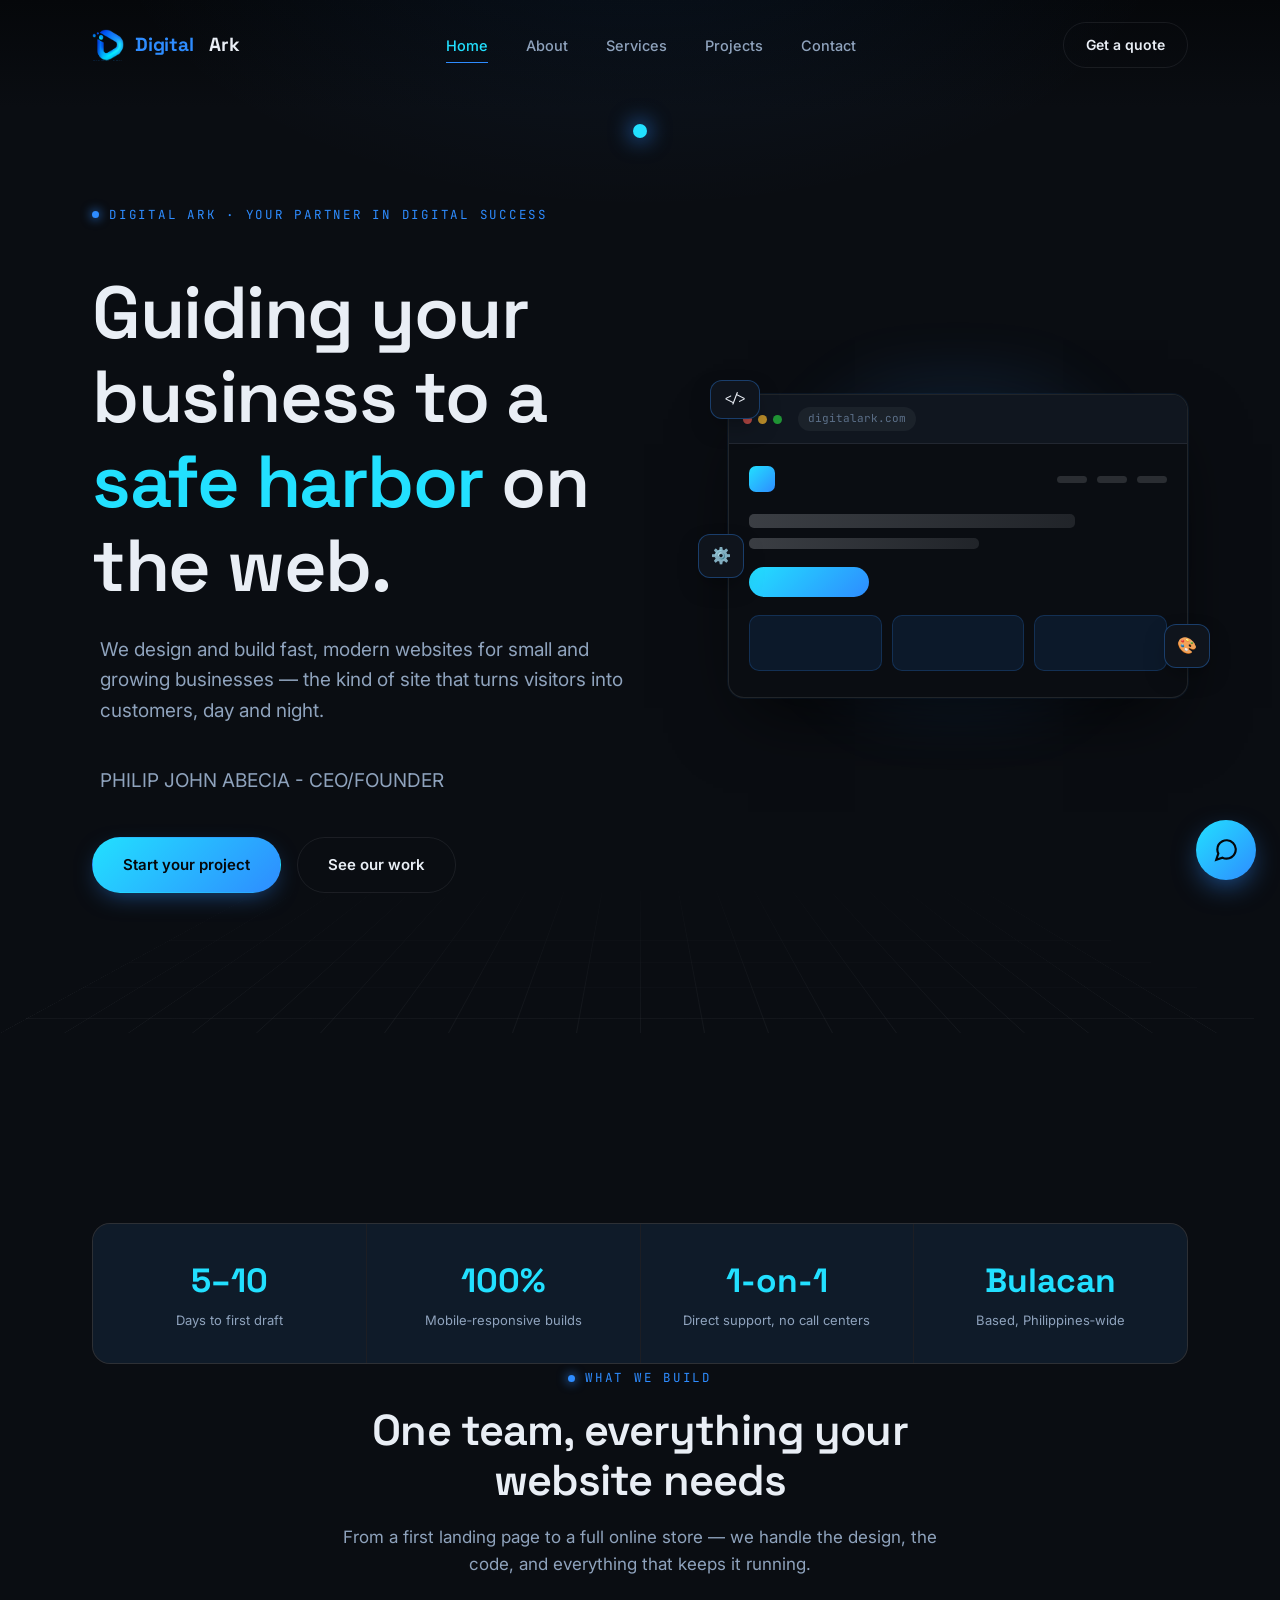
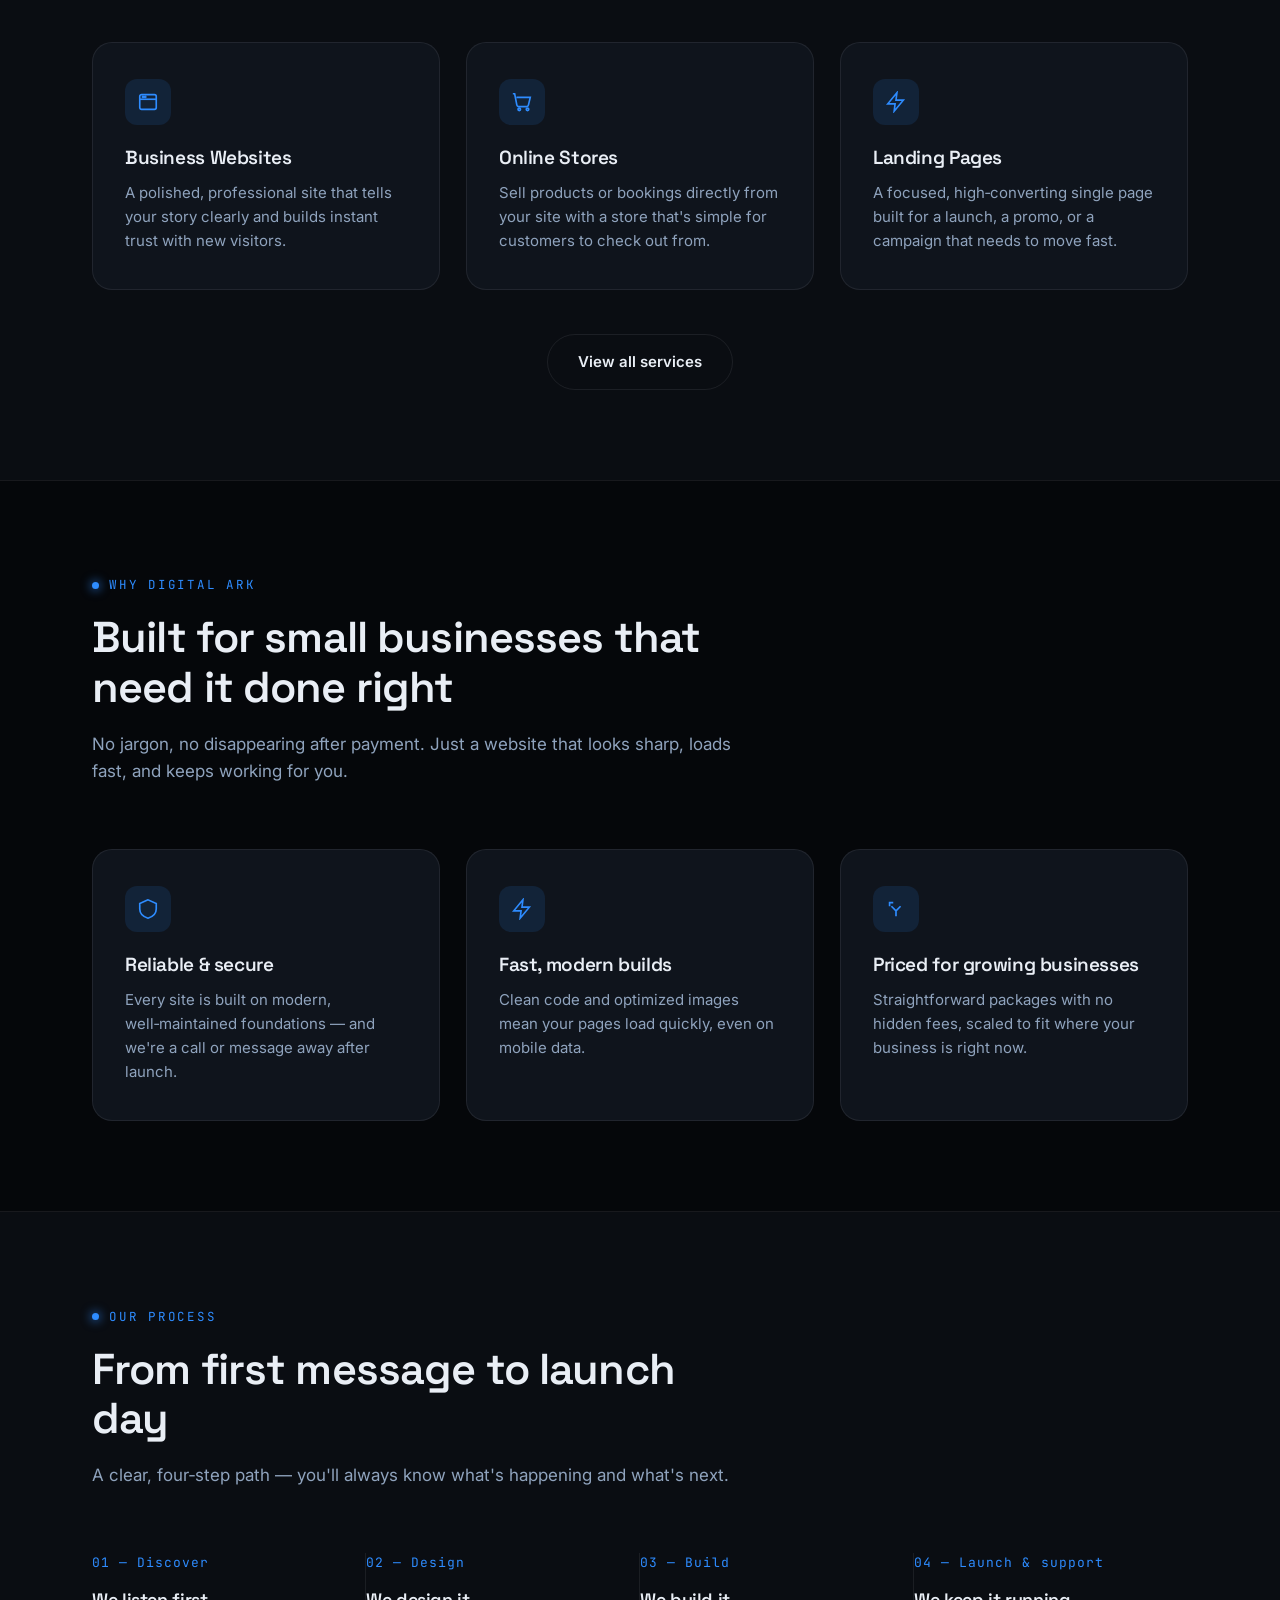
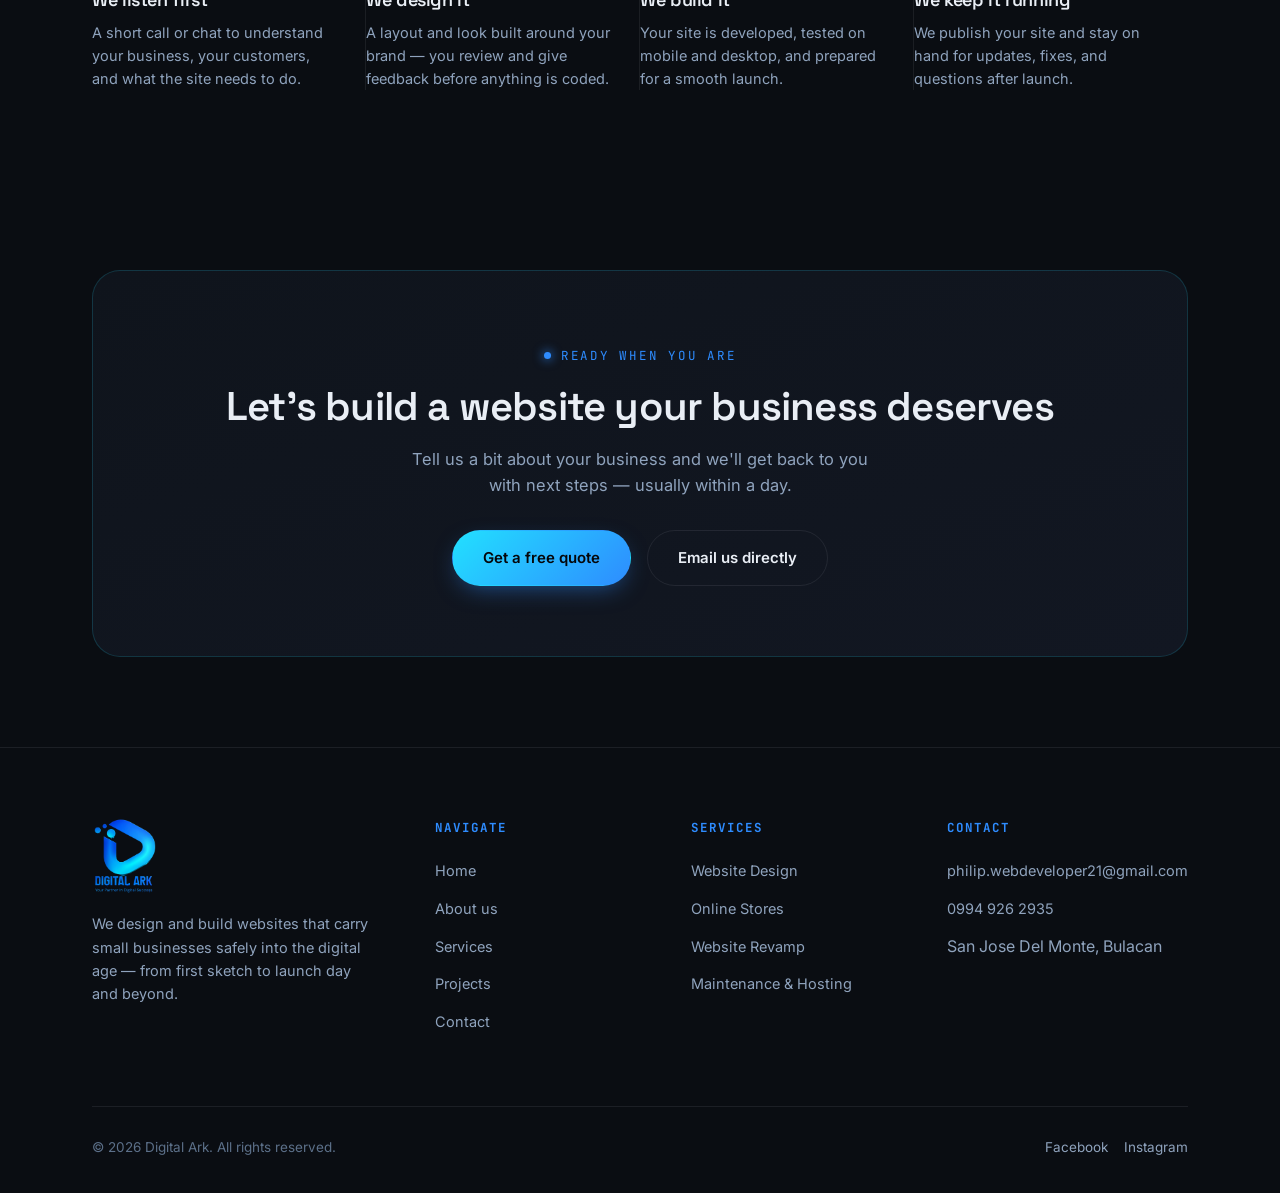
==== commit 0191b41d: "Update index.html" ====
--- a/index.html
+++ b/index.html
@@ -128,7 +128,6 @@
       <div><strong>100%</strong><span>Mobile‑responsive builds</span></div>
       <div><strong>1‑on‑1</strong><span>Direct support, no call centers</span></div>
       <div><strong>Bulacan</strong><span>Based, Philippines‑wide</span></div>
-          <div>></div>
     </div>
   </div>
   
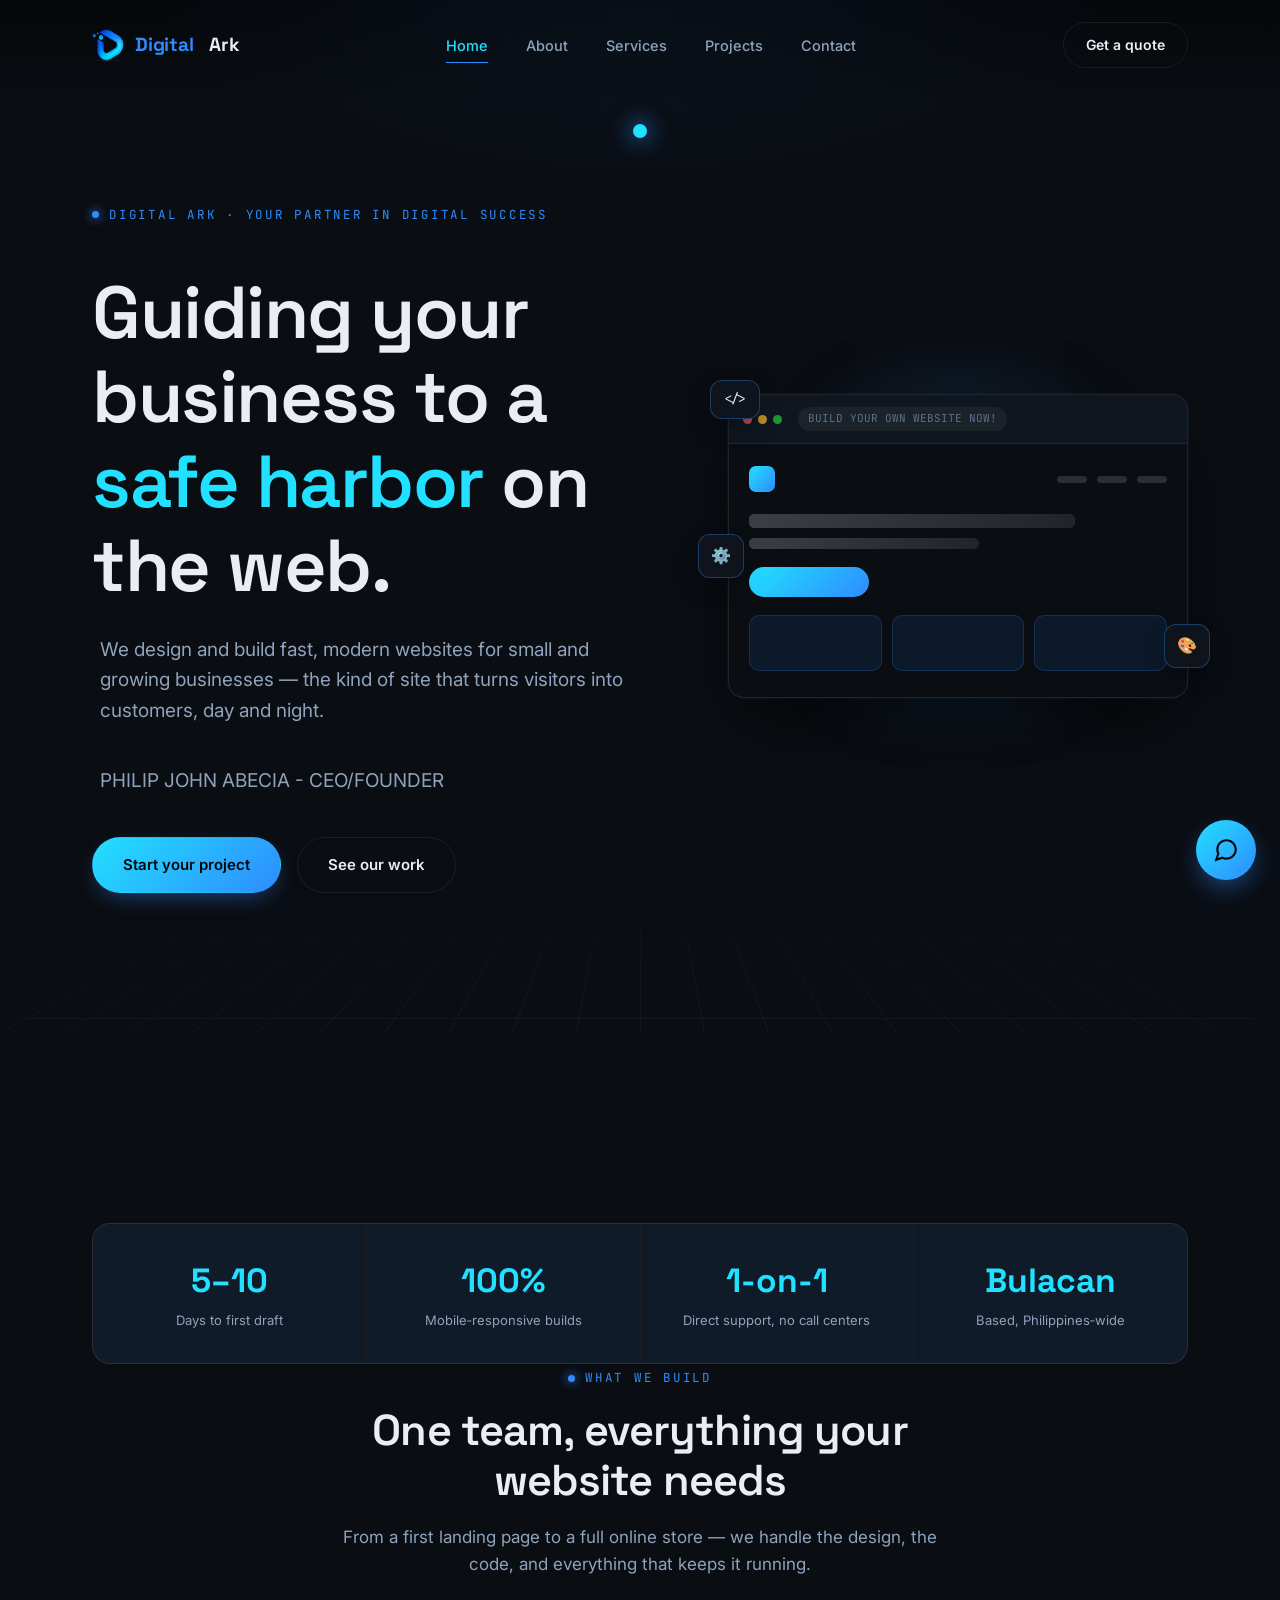
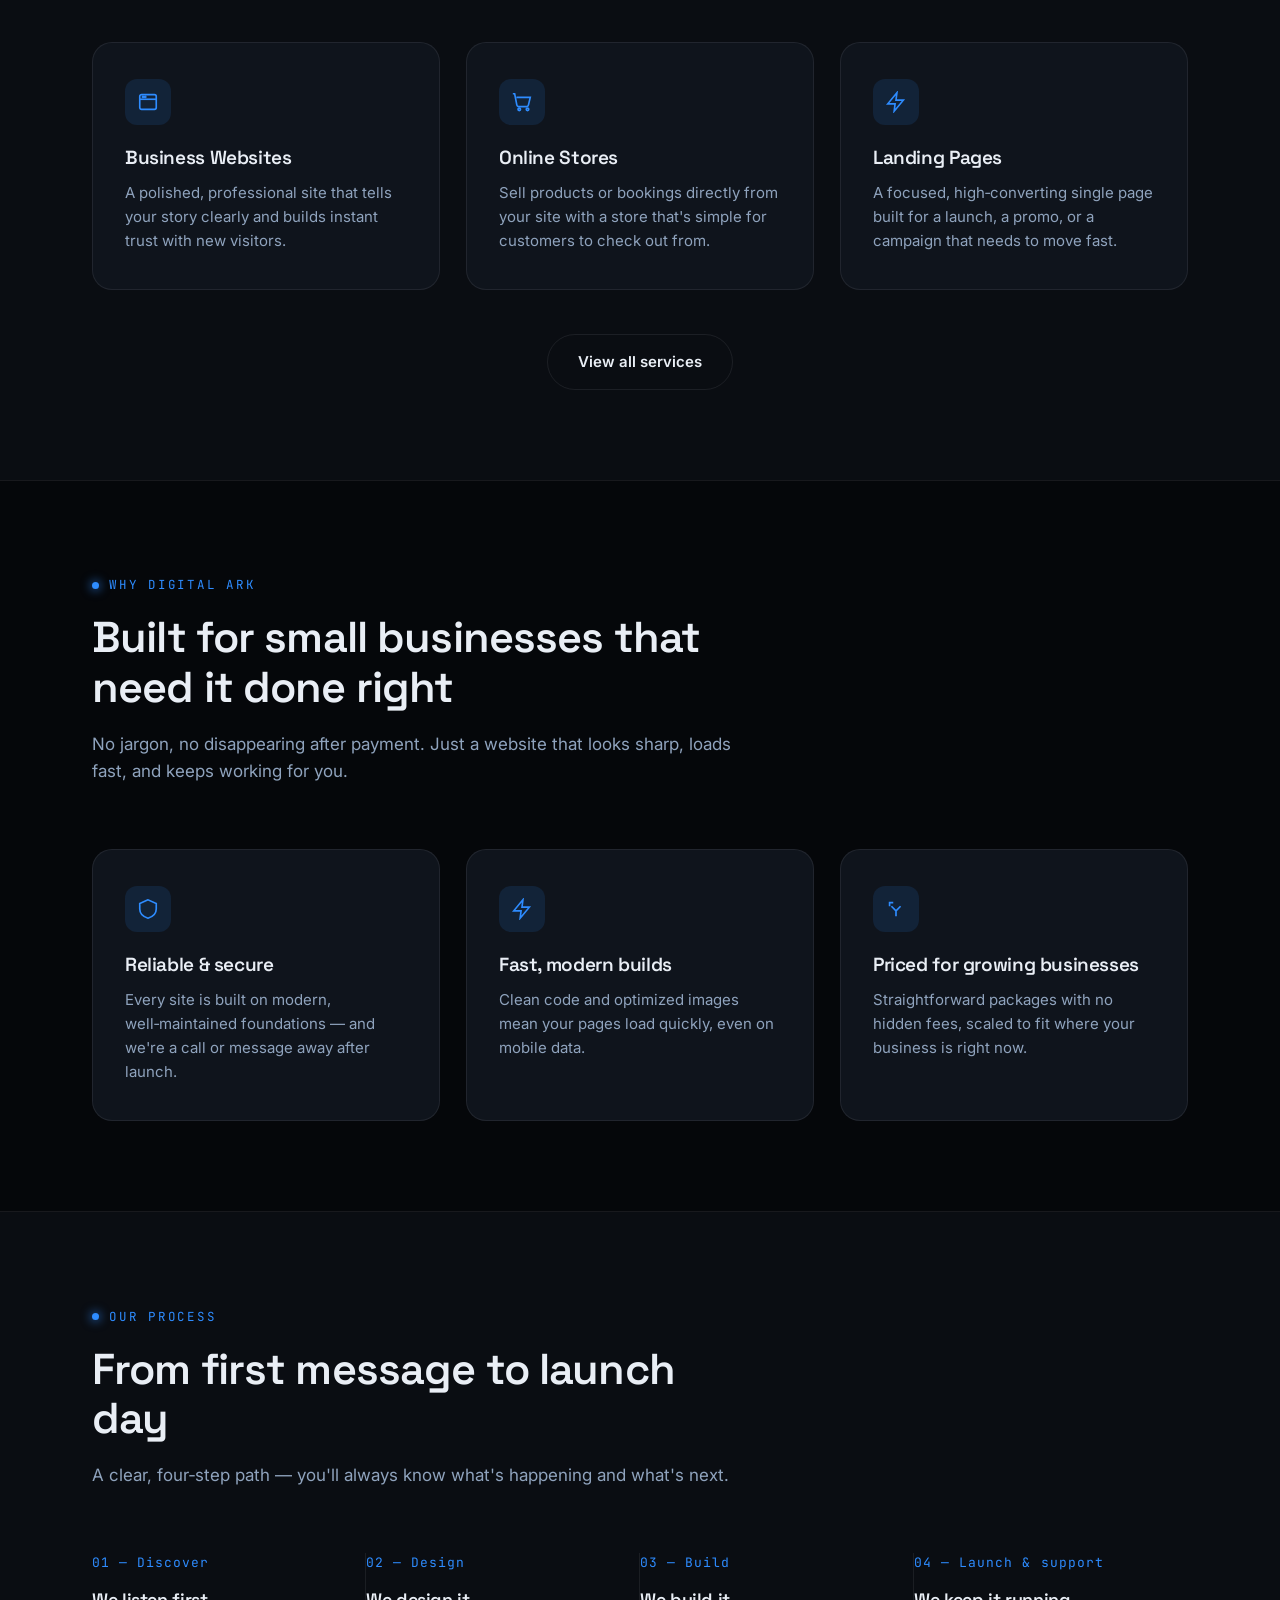
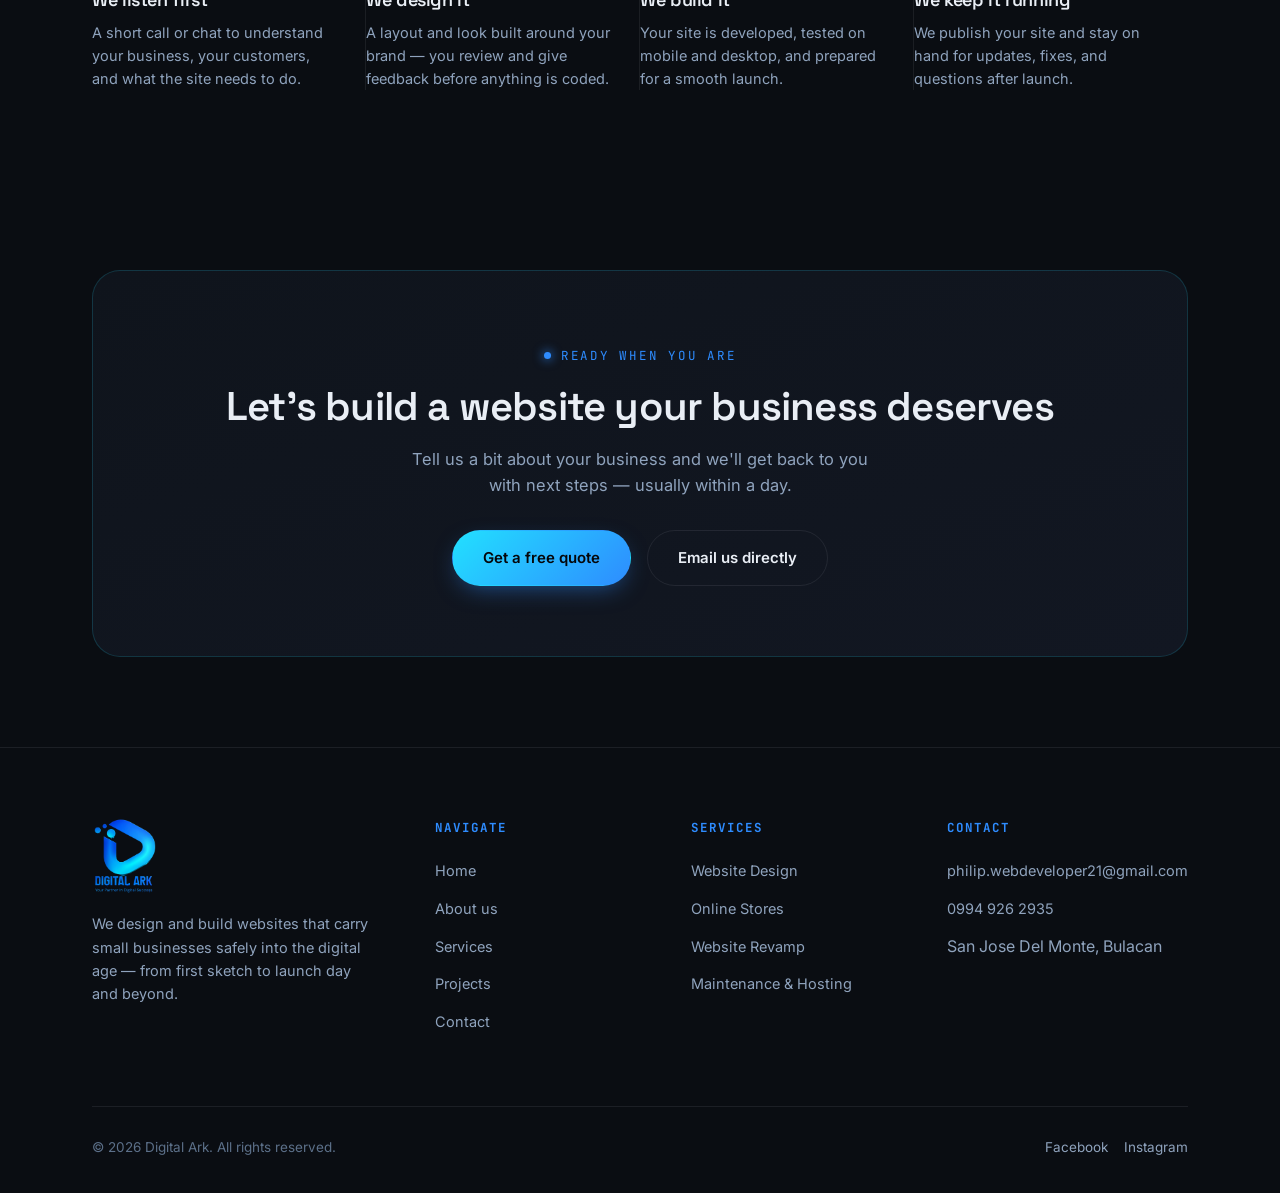
==== commit 23d9015e: "Update index.html" ====
--- a/index.html
+++ b/index.html
@@ -89,7 +89,7 @@
   <div class="device-frame">
     <div class="device-bar">
       <span></span><span></span><span></span>
-      <div class="device-url">digitalark.com</div>
+      <div class="device-url">BUILD YOUR OWN WEBSITE NOW!</div>
     </div>
 
     <div class="device-screen">
